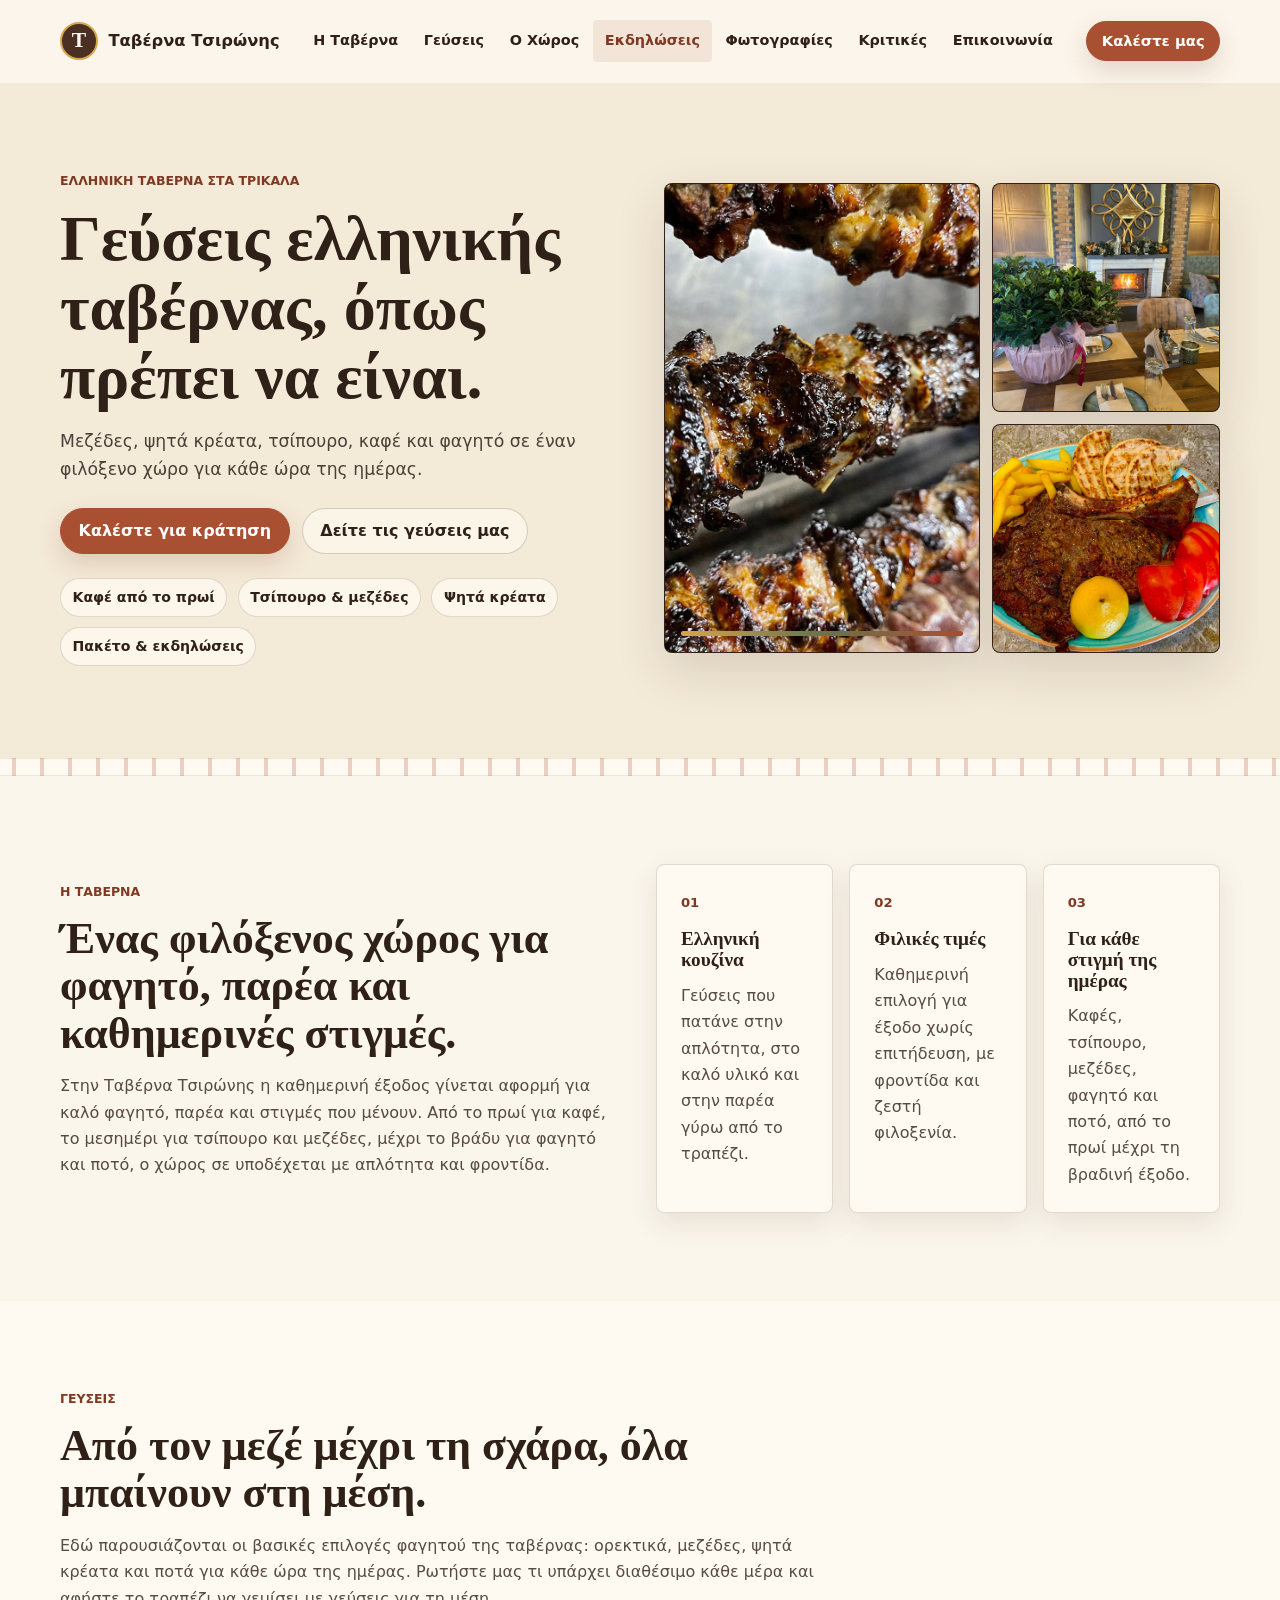
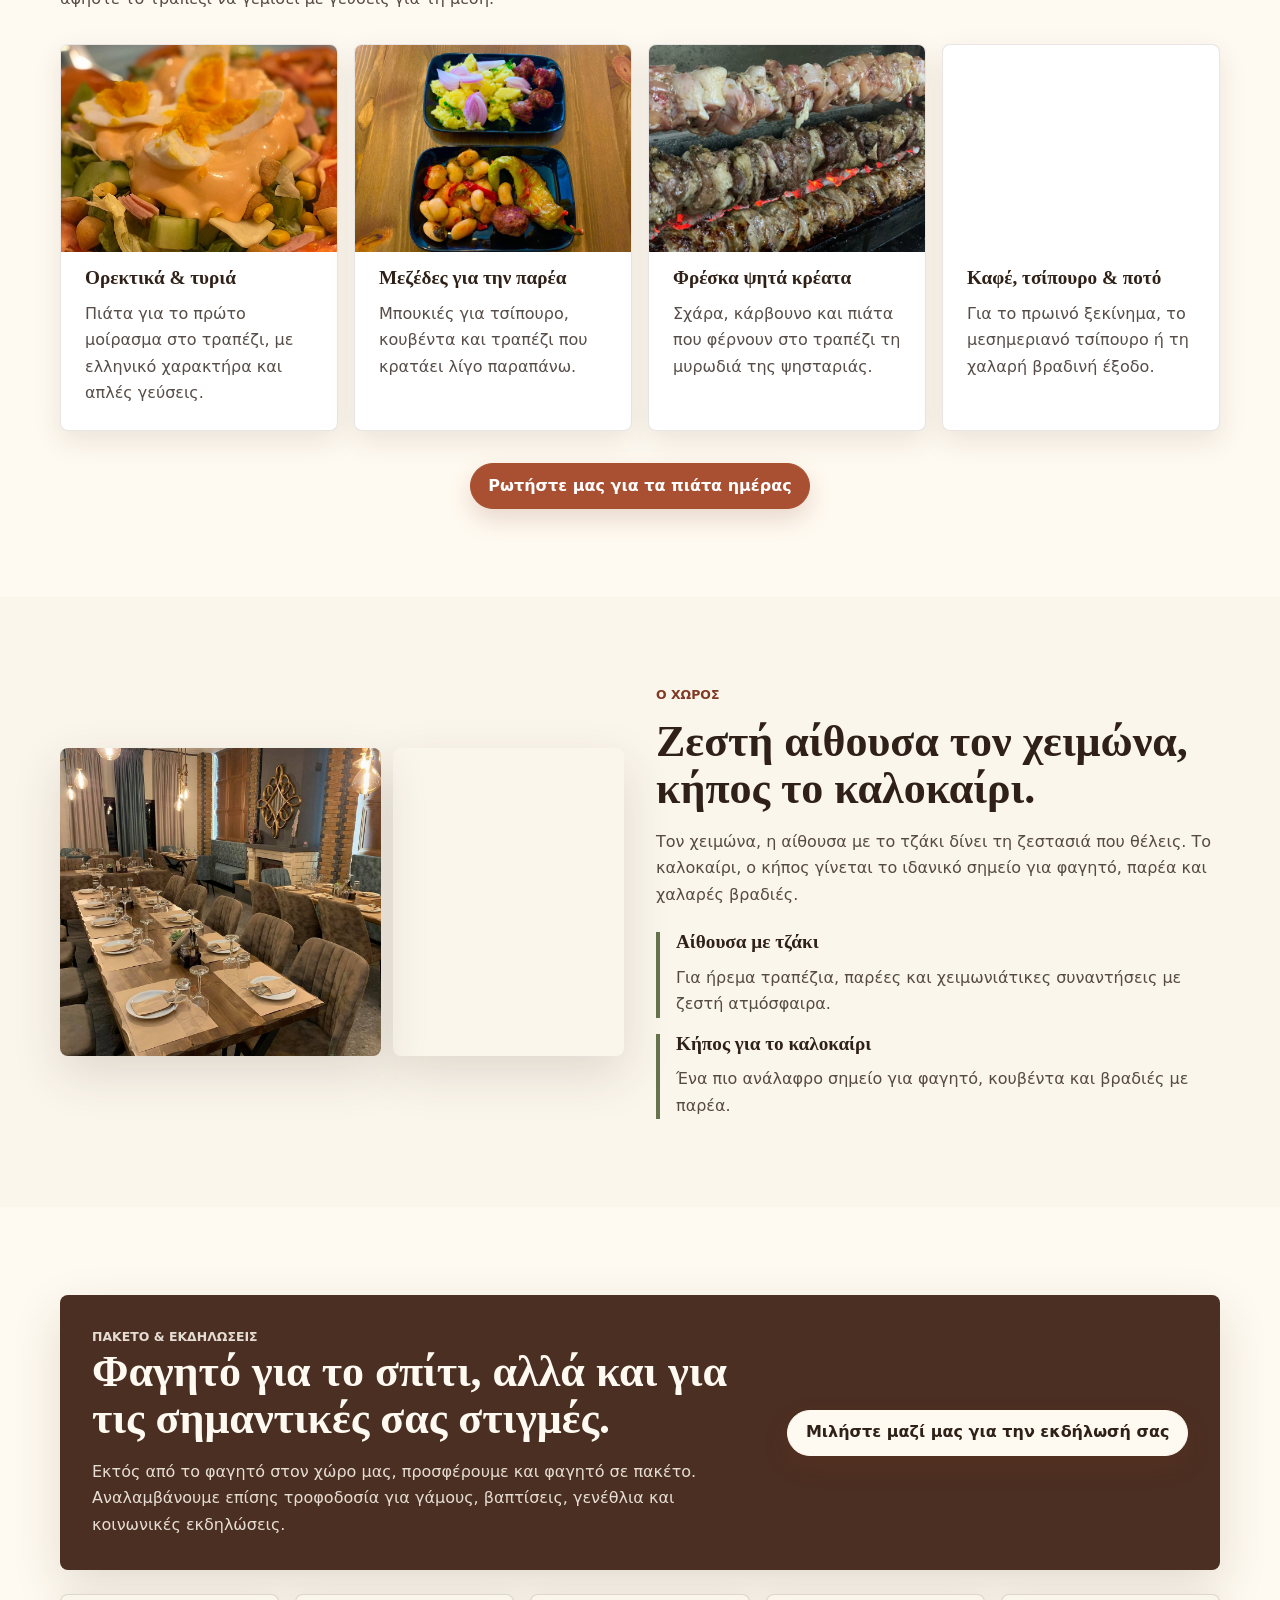
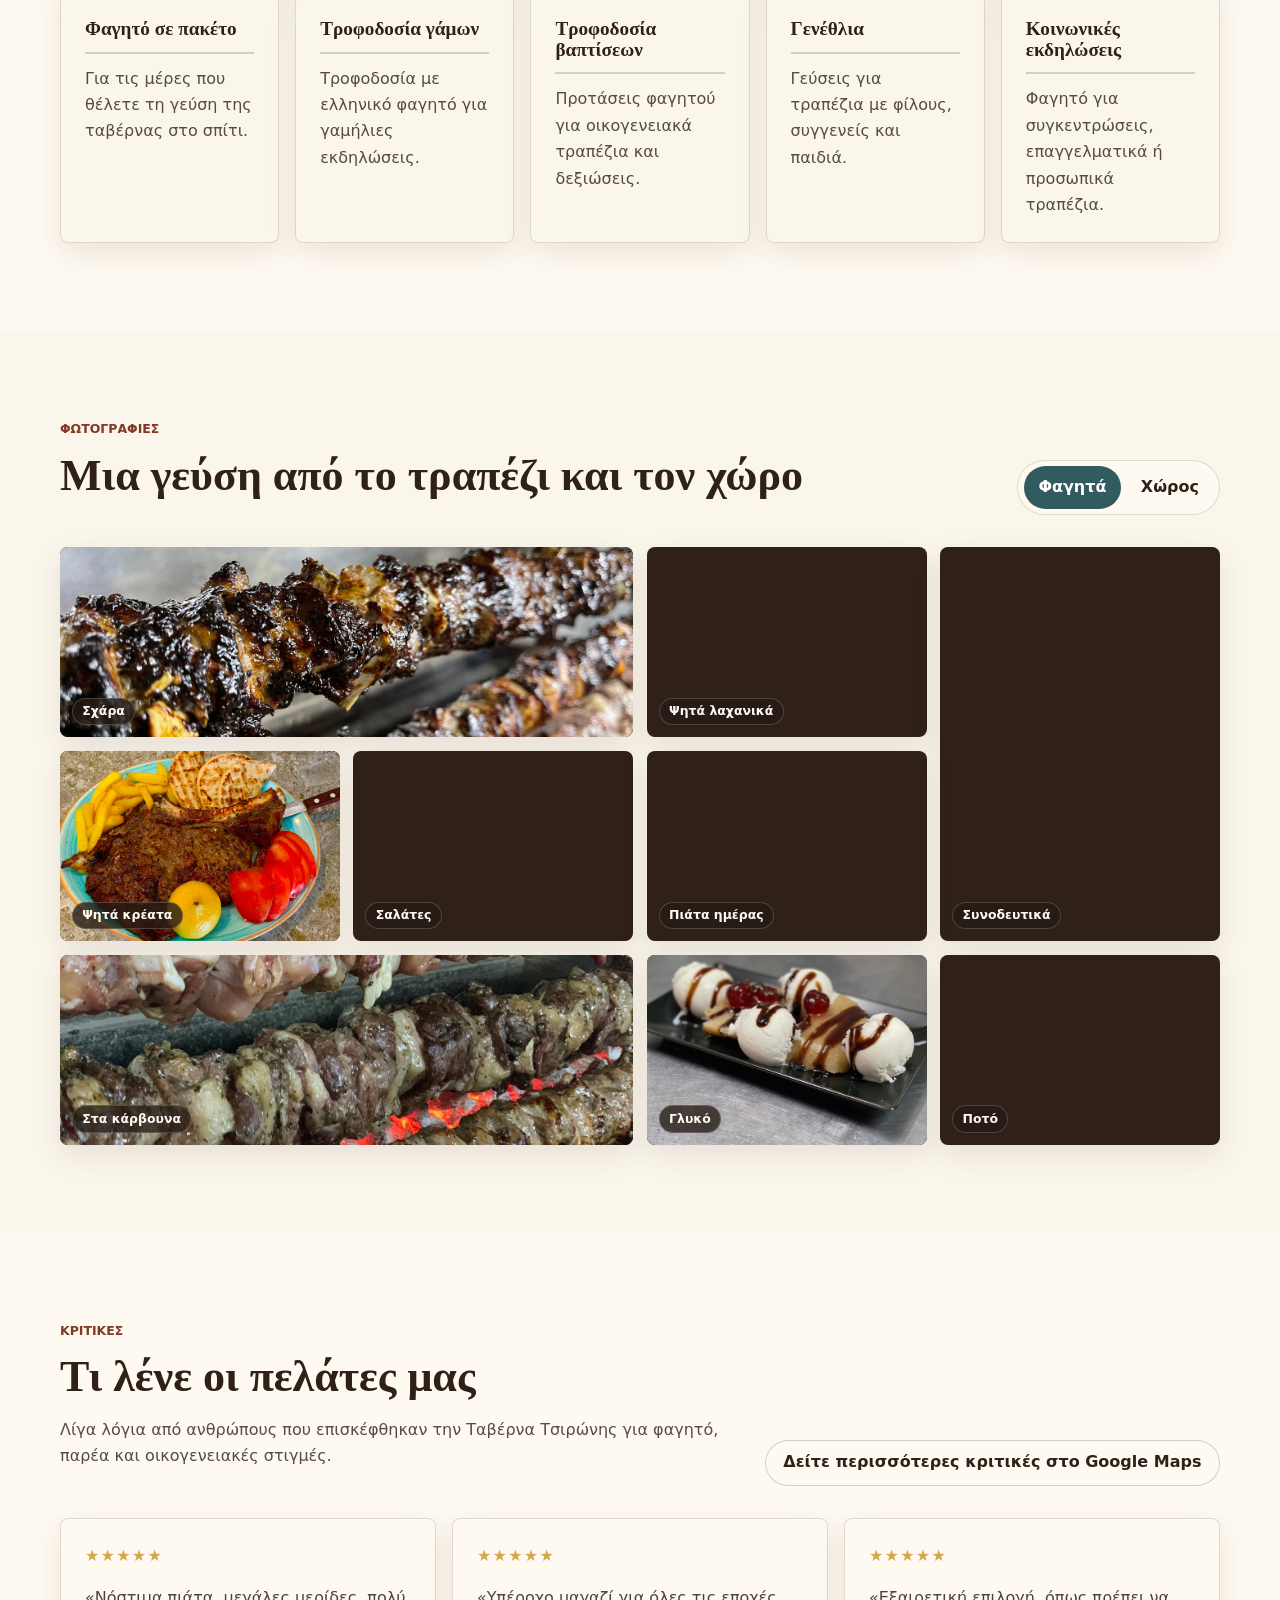
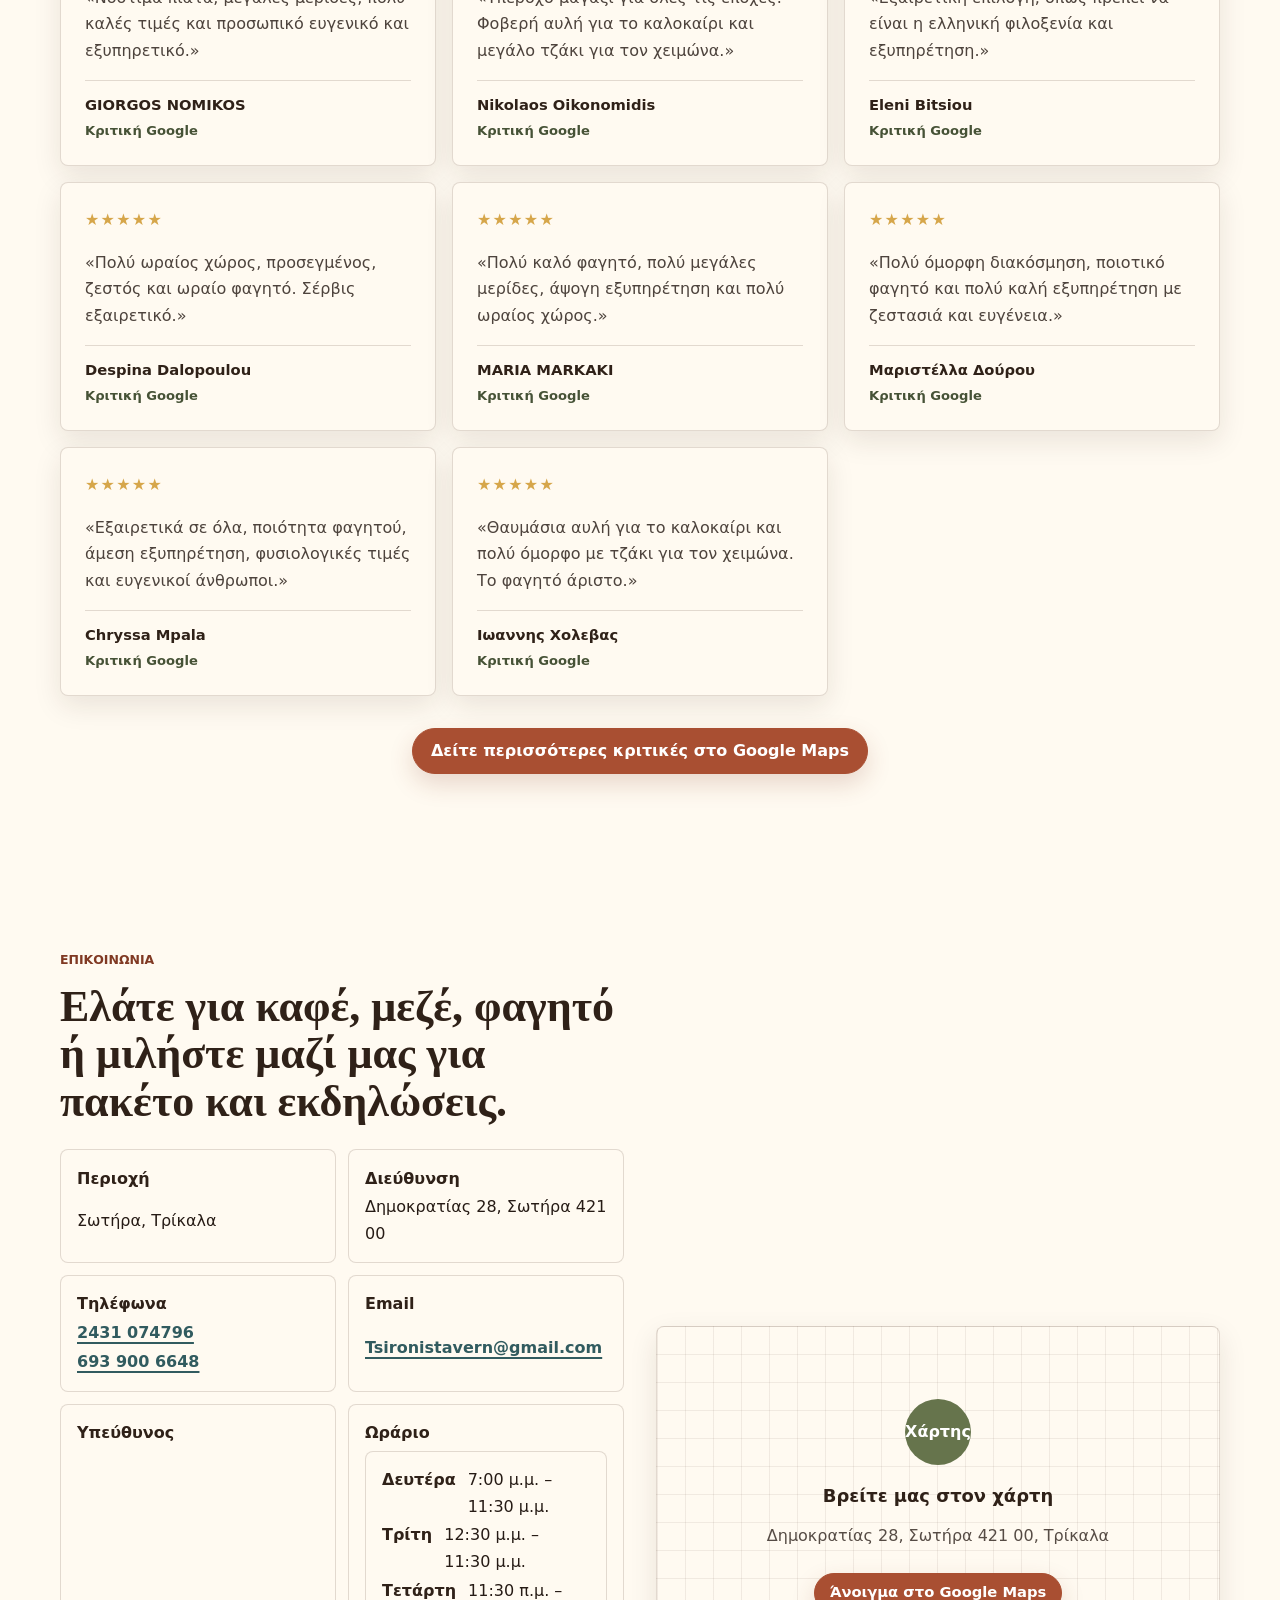
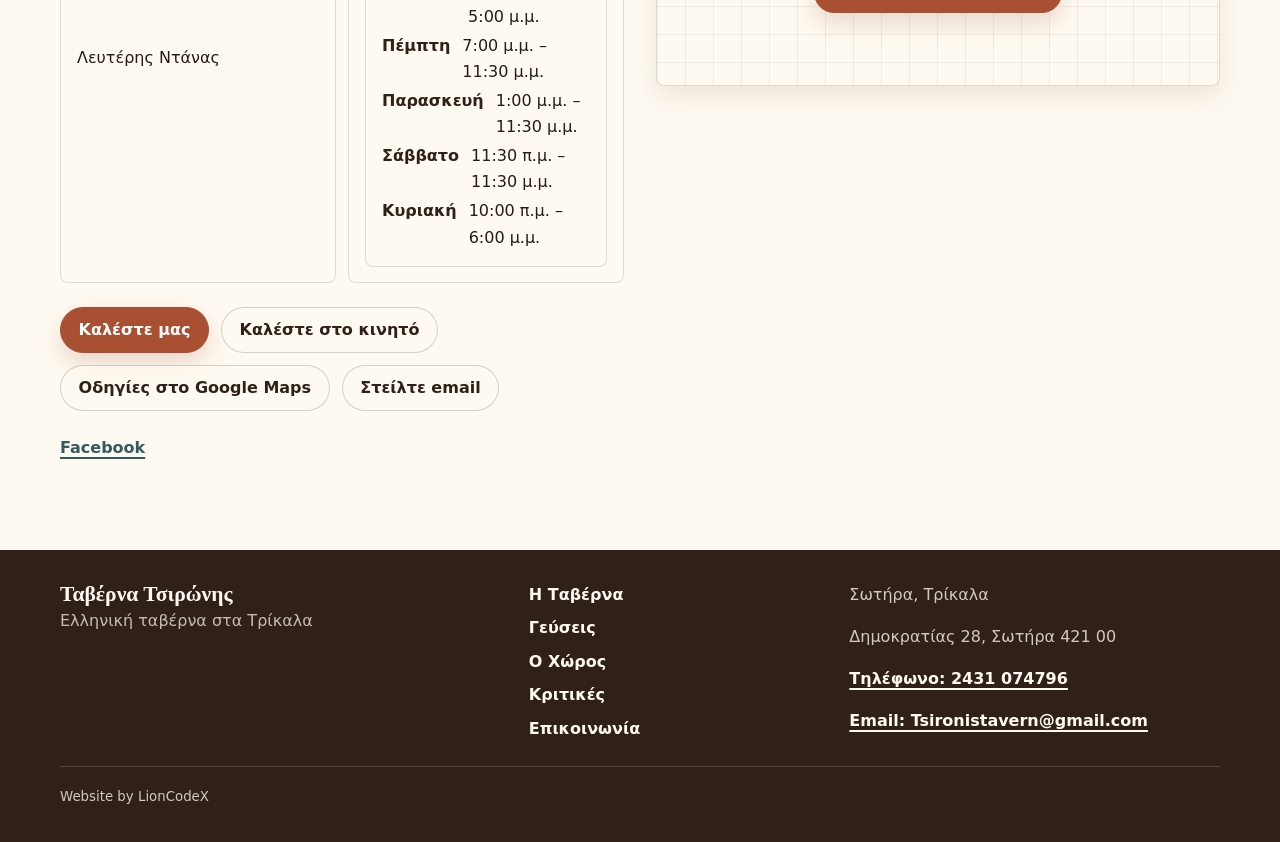
==== index.html @ 022ae242 "Phase 4: πραγματικά στοιχεία + κριτικές πελατών." ====
<!doctype html>
<html lang="el">
  <head>
    <meta charset="utf-8">
    <meta name="viewport" content="width=device-width, initial-scale=1">
    <title>Ταβέρνα Τσιρώνης | Ελληνική ταβέρνα στα Τρίκαλα</title>
    <meta name="description" content="Ταβέρνα Τσιρώνης στη Σωτήρα Τρικάλων, Δημοκρατίας 28: ελληνική κουζίνα, μεζέδες, ψητά κρέατα, φαγητό σε πακέτο και τροφοδοσία για εκδηλώσεις.">
    <!-- TODO preview: αντικαταστήστε το canonical με το τελικό live URL πριν το ανέβασμα. -->
    <link rel="canonical" href="https://example.com/taverna-tsironis/">

    <meta property="og:type" content="restaurant">
    <meta property="og:title" content="Ταβέρνα Τσιρώνης | Ελληνική ταβέρνα στα Τρίκαλα">
    <meta property="og:description" content="Ελληνική ταβέρνα στη Σωτήρα Τρικάλων με μεζέδες, ψητά κρέατα, πακέτο και τροφοδοσία για εκδηλώσεις.">
    <!-- TODO preview: αντικαταστήστε τα παρακάτω example.com URLs με απόλυτα live URLs πριν το ανέβασμα. -->
    <meta property="og:image" content="https://example.com/photos/foods/foods14.jpg">
    <meta property="og:url" content="https://example.com/taverna-tsironis/">

    <meta name="theme-color" content="#4b2f22">
    <link rel="icon" href="data:image/svg+xml,%3Csvg xmlns='http://www.w3.org/2000/svg' viewBox='0 0 64 64'%3E%3Crect width='64' height='64' rx='32' fill='%234b2f22'/%3E%3Ctext x='32' y='42' text-anchor='middle' font-size='34' fill='%23d6a64a' font-family='Georgia'%3ET%3C/text%3E%3C/svg%3E">
    <link rel="stylesheet" href="./assets/css/styles.css">

    <script type="application/ld+json">
      {
        "@context": "https://schema.org",
        "@type": "Restaurant",
        "name": "Ταβέρνα Τσιρώνης",
        "description": "Ελληνική ταβέρνα στη Σωτήρα Τρικάλων με μεζέδες, ψητά κρέατα, φαγητό σε πακέτο και τροφοδοσία για κοινωνικές εκδηλώσεις.",
        "servesCuisine": ["Ελληνική κουζίνα", "Ψητά κρέατα", "Μεζέδες"],
        "telephone": "+302431074796",
        "email": "Tsironistavern@gmail.com",
        "address": {
          "@type": "PostalAddress",
          "streetAddress": "Δημοκρατίας 28",
          "addressLocality": "Σωτήρα",
          "addressRegion": "Τρίκαλα",
          "postalCode": "42100",
          "addressCountry": "GR"
        },
        "sameAs": [
          "https://www.facebook.com/p/Ταβέρνα-Τσιρώνης-100057270347117/?locale=el_GR"
        ],
        "hasMap": "https://maps.app.goo.gl/DN95dcbK9DdCVcUy9",
        "openingHoursSpecification": [
          {
            "@type": "OpeningHoursSpecification",
            "dayOfWeek": "Monday",
            "opens": "19:00",
            "closes": "23:30"
          },
          {
            "@type": "OpeningHoursSpecification",
            "dayOfWeek": "Tuesday",
            "opens": "12:30",
            "closes": "23:30"
          },
          {
            "@type": "OpeningHoursSpecification",
            "dayOfWeek": "Wednesday",
            "opens": "11:30",
            "closes": "17:00"
          },
          {
            "@type": "OpeningHoursSpecification",
            "dayOfWeek": "Thursday",
            "opens": "19:00",
            "closes": "23:30"
          },
          {
            "@type": "OpeningHoursSpecification",
            "dayOfWeek": "Friday",
            "opens": "13:00",
            "closes": "23:30"
          },
          {
            "@type": "OpeningHoursSpecification",
            "dayOfWeek": "Saturday",
            "opens": "11:30",
            "closes": "23:30"
          },
          {
            "@type": "OpeningHoursSpecification",
            "dayOfWeek": "Sunday",
            "opens": "10:00",
            "closes": "18:00"
          }
        ]
      }
    </script>
  </head>
  <body>
    <a class="skip-link" href="#main">Μετάβαση στο περιεχόμενο</a>

    <header class="site-header" data-header>
      <div class="container header-inner">
        <a class="brand" href="#hero" aria-label="Ταβέρνα Τσιρώνης, αρχική">
          <span class="brand-mark" aria-hidden="true">Τ</span>
          <span class="brand-text">Ταβέρνα Τσιρώνης</span>
        </a>

        <button class="nav-toggle" type="button" aria-expanded="false" aria-controls="primary-nav" aria-label="Άνοιγμα μενού" data-nav-toggle>
          <span aria-hidden="true"></span>
          <span aria-hidden="true"></span>
          <span aria-hidden="true"></span>
        </button>

        <nav class="site-nav" id="primary-nav" aria-label="Κύρια πλοήγηση" data-nav>
          <a href="#taverna">Η Ταβέρνα</a>
          <a href="#geuseis">Γεύσεις</a>
          <a href="#xoros">Ο Χώρος</a>
          <a href="#ekdiloseis">Εκδηλώσεις</a>
          <a href="#gallery">Φωτογραφίες</a>
          <a href="#reviews">Κριτικές</a>
          <a href="#contact">Επικοινωνία</a>
        </nav>

        <a class="btn btn--small header-cta" href="tel:+302431074796">Καλέστε μας</a>
      </div>
    </header>

    <main id="main">
      <section class="hero section" id="hero" aria-labelledby="hero-title">
        <div class="container hero-grid">
          <div class="hero-content">
            <p class="eyebrow">Ελληνική ταβέρνα στα Τρίκαλα</p>
            <h1 id="hero-title">Γεύσεις ελληνικής ταβέρνας, όπως πρέπει να είναι.</h1>
            <p class="hero-lead">Μεζέδες, ψητά κρέατα, τσίπουρο, καφέ και φαγητό σε έναν φιλόξενο χώρο για κάθε ώρα της ημέρας.</p>

            <div class="hero-actions" aria-label="Βασικές ενέργειες">
              <a class="btn" href="tel:+302431074796">Καλέστε για κράτηση</a>
              <a class="btn btn--ghost" href="#geuseis">Δείτε τις γεύσεις μας</a>
            </div>

            <ul class="badge-list" aria-label="Υπηρεσίες και χαρακτηριστικά">
              <li>Καφέ από το πρωί</li>
              <li>Τσίπουρο &amp; μεζέδες</li>
              <li>Ψητά κρέατα</li>
              <li>Πακέτο &amp; εκδηλώσεις</li>
            </ul>
          </div>

          <div class="hero-visual" aria-label="Φωτογραφίες από φαγητά και τον χώρο της ταβέρνας">
            <figure class="photo-tile photo-tile--large">
              <img src="./photos/foods/foods14.jpg" width="1400" height="1050" alt="Σούβλες και ψητά κρέατα πάνω στη σχάρα" decoding="async" fetchpriority="high">
            </figure>
            <figure class="photo-tile photo-tile--small photo-tile--top">
              <img src="./photos/esoteriko/esoteriko1.jpg" width="1400" height="1050" alt="Στρωμένο τραπέζι στην αίθουσα με αναμμένο τζάκι στο βάθος" decoding="async" fetchpriority="high">
            </figure>
            <figure class="photo-tile photo-tile--small photo-tile--bottom">
              <img src="./photos/foods/foods21.jpg" width="1400" height="1050" alt="Πιάτο με ψητό κρέας, πατάτες και πίτα" decoding="async" fetchpriority="high">
            </figure>
          </div>
        </div>
      </section>

      <div class="pattern-divider" aria-hidden="true"></div>

      <section class="section about-section" id="taverna" aria-labelledby="about-title">
        <div class="container two-column">
          <div class="section-copy">
            <p class="eyebrow">Η Ταβέρνα</p>
            <h2 id="about-title">Ένας φιλόξενος χώρος για φαγητό, παρέα και καθημερινές στιγμές.</h2>
            <p>Στην Ταβέρνα Τσιρώνης η καθημερινή έξοδος γίνεται αφορμή για καλό φαγητό, παρέα και στιγμές που μένουν. Από το πρωί για καφέ, το μεσημέρι για τσίπουρο και μεζέδες, μέχρι το βράδυ για φαγητό και ποτό, ο χώρος σε υποδέχεται με απλότητα και φροντίδα.</p>
          </div>

          <div class="feature-grid" aria-label="Χαρακτηριστικά ταβέρνας">
            <article class="feature-card">
              <span class="feature-kicker">01</span>
              <h3>Ελληνική κουζίνα</h3>
              <p>Γεύσεις που πατάνε στην απλότητα, στο καλό υλικό και στην παρέα γύρω από το τραπέζι.</p>
            </article>
            <article class="feature-card">
              <span class="feature-kicker">02</span>
              <h3>Φιλικές τιμές</h3>
              <p>Καθημερινή επιλογή για έξοδο χωρίς επιτήδευση, με φροντίδα και ζεστή φιλοξενία.</p>
            </article>
            <article class="feature-card">
              <span class="feature-kicker">03</span>
              <h3>Για κάθε στιγμή της ημέρας</h3>
              <p>Καφές, τσίπουρο, μεζέδες, φαγητό και ποτό, από το πρωί μέχρι τη βραδινή έξοδο.</p>
            </article>
          </div>
        </div>
      </section>

      <section class="section tastes-section section-band" id="geuseis" aria-labelledby="tastes-title">
        <div class="container">
          <div class="section-heading">
            <p class="eyebrow">Γεύσεις</p>
            <h2 id="tastes-title">Από τον μεζέ μέχρι τη σχάρα, όλα μπαίνουν στη μέση.</h2>
            <p>Εδώ παρουσιάζονται οι βασικές επιλογές φαγητού της ταβέρνας: ορεκτικά, μεζέδες, ψητά κρέατα και ποτά για κάθε ώρα της ημέρας. Ρωτήστε μας τι υπάρχει διαθέσιμο κάθε μέρα και αφήστε το τραπέζι να γεμίσει με γεύσεις για τη μέση.</p>
          </div>

          <div class="taste-grid">
            <article class="taste-card">
              <img src="./photos/foods/foods31.jpg" width="1100" height="1467" alt="Σαλάτα με τυρί, λαχανικά και αυγό" loading="lazy" decoding="async">
              <div>
                <h3>Ορεκτικά &amp; τυριά</h3>
                <p>Πιάτα για το πρώτο μοίρασμα στο τραπέζι, με ελληνικό χαρακτήρα και απλές γεύσεις.</p>
              </div>
            </article>
            <article class="taste-card">
              <img src="./photos/foods/foods22.jpg" width="1400" height="1050" alt="Ποικιλία από μεζέδες σε μικρά πιάτα" loading="lazy" decoding="async">
              <div>
                <h3>Μεζέδες για την παρέα</h3>
                <p>Μπουκιές για τσίπουρο, κουβέντα και τραπέζι που κρατάει λίγο παραπάνω.</p>
              </div>
            </article>
            <article class="taste-card">
              <img src="./photos/foods/foods29.jpg" width="1400" height="1050" alt="Κρέατα που ψήνονται πάνω σε κάρβουνα" loading="lazy" decoding="async">
              <div>
                <h3>Φρέσκα ψητά κρέατα</h3>
                <p>Σχάρα, κάρβουνο και πιάτα που φέρνουν στο τραπέζι τη μυρωδιά της ψησταριάς.</p>
              </div>
            </article>
            <article class="taste-card">
              <img src="./photos/foods/foods28.jpg" width="1400" height="1050" alt="Ποτήρι κρασί δίπλα σε πιάτο με ψητό τυρί" loading="lazy" decoding="async">
              <div>
                <h3>Καφέ, τσίπουρο &amp; ποτό</h3>
                <p>Για το πρωινό ξεκίνημα, το μεσημεριανό τσίπουρο ή τη χαλαρή βραδινή έξοδο.</p>
              </div>
            </article>
          </div>

          <div class="center-action">
            <a class="btn" href="tel:+302431074796">Ρωτήστε μας για τα πιάτα ημέρας</a>
          </div>
        </div>
      </section>

      <section class="section place-section" id="xoros" aria-labelledby="place-title">
        <div class="container place-grid">
          <div class="place-media">
            <img class="place-main" src="./photos/esoteriko/esoteriko20.jpg" width="1400" height="1050" alt="Η κεντρική αίθουσα της ταβέρνας με στρωμένα τραπέζια" loading="lazy" decoding="async">
            <img class="place-accent" src="./photos/esoteriko/esoteriko14.jpg" width="1284" height="963" alt="Τραπέζι κοντά στο τζάκι της ταβέρνας" loading="lazy" decoding="async">
          </div>

          <div class="section-copy">
            <p class="eyebrow">Ο Χώρος</p>
            <h2 id="place-title">Ζεστή αίθουσα τον χειμώνα, κήπος το καλοκαίρι.</h2>
            <p>Τον χειμώνα, η αίθουσα με το τζάκι δίνει τη ζεστασιά που θέλεις. Το καλοκαίρι, ο κήπος γίνεται το ιδανικό σημείο για φαγητό, παρέα και χαλαρές βραδιές.</p>

            <div class="mini-feature-list">
              <article>
                <h3>Αίθουσα με τζάκι</h3>
                <p>Για ήρεμα τραπέζια, παρέες και χειμωνιάτικες συναντήσεις με ζεστή ατμόσφαιρα.</p>
              </article>
              <article>
                <h3>Κήπος για το καλοκαίρι</h3>
                <p>Ένα πιο ανάλαφρο σημείο για φαγητό, κουβέντα και βραδιές με παρέα.</p>
              </article>
            </div>
          </div>
        </div>
      </section>

      <section class="section events-section section-band" id="ekdiloseis" aria-labelledby="events-title">
        <div class="container">
          <div class="cta-band">
            <div>
              <p class="eyebrow">Πακέτο &amp; Εκδηλώσεις</p>
              <h2 id="events-title">Φαγητό για το σπίτι, αλλά και για τις σημαντικές σας στιγμές.</h2>
              <p>Εκτός από το φαγητό στον χώρο μας, προσφέρουμε και φαγητό σε πακέτο. Αναλαμβάνουμε επίσης τροφοδοσία για γάμους, βαπτίσεις, γενέθλια και κοινωνικές εκδηλώσεις.</p>
            </div>
            <a class="btn btn--light" href="tel:+302431074796">Μιλήστε μαζί μας για την εκδήλωσή σας</a>
          </div>

          <div class="service-grid" aria-label="Υπηρεσίες πακέτου και εκδηλώσεων">
            <article class="service-card">
              <h3>Φαγητό σε πακέτο</h3>
              <p>Για τις μέρες που θέλετε τη γεύση της ταβέρνας στο σπίτι.</p>
            </article>
            <article class="service-card">
              <h3>Τροφοδοσία γάμων</h3>
              <p>Τροφοδοσία με ελληνικό φαγητό για γαμήλιες εκδηλώσεις.</p>
            </article>
            <article class="service-card">
              <h3>Τροφοδοσία βαπτίσεων</h3>
              <p>Προτάσεις φαγητού για οικογενειακά τραπέζια και δεξιώσεις.</p>
            </article>
            <article class="service-card">
              <h3>Γενέθλια</h3>
              <p>Γεύσεις για τραπέζια με φίλους, συγγενείς και παιδιά.</p>
            </article>
            <article class="service-card">
              <h3>Κοινωνικές εκδηλώσεις</h3>
              <p>Φαγητό για συγκεντρώσεις, επαγγελματικά ή προσωπικά τραπέζια.</p>
            </article>
          </div>
        </div>
      </section>

      <section class="section gallery-section" id="gallery" aria-labelledby="gallery-title">
        <div class="container">
          <div class="section-heading section-heading--split">
            <div>
              <p class="eyebrow">Φωτογραφίες</p>
              <h2 id="gallery-title">Μια γεύση από το τραπέζι και τον χώρο</h2>
            </div>
            <div class="gallery-controls" role="group" aria-label="Φίλτρα φωτογραφιών">
              <button class="filter-button is-active" type="button" data-filter="foods" aria-pressed="true">Φαγητά</button>
              <button class="filter-button" type="button" data-filter="space" aria-pressed="false">Χώρος</button>
            </div>
          </div>

          <p class="sr-only" data-gallery-status aria-live="polite">Εμφανίζονται οι φωτογραφίες φαγητών.</p>

          <div class="gallery-grid" data-gallery>
            <button class="gallery-item gallery-item--wide" type="button" data-category="foods" data-full="./photos/foods/foods14.jpg" data-caption="Σούβλες και ψητά κρέατα στη σχάρα">
              <img src="./photos/foods/foods14.jpg" width="1400" height="1050" alt="Σούβλες και ψητά κρέατα στη σχάρα" loading="lazy" decoding="async">
              <span>Σχάρα</span>
            </button>
            <button class="gallery-item" type="button" data-category="foods" data-full="./photos/foods/foods11.jpg" data-caption="Πιπεριές που ψήνονται στη σχάρα">
              <img src="./photos/foods/foods11.jpg" width="1400" height="1050" alt="Κόκκινες πιπεριές που ψήνονται στη σχάρα" loading="lazy" decoding="async">
              <span>Ψητά λαχανικά</span>
            </button>
            <button class="gallery-item gallery-item--tall" type="button" data-category="foods" data-full="./photos/foods/foods8.jpg" data-caption="Τραγανές πατάτες δίπλα σε ψητό κρέας">
              <img src="./photos/foods/foods8.jpg" width="1100" height="1467" alt="Τραγανές πατάτες δίπλα σε ψητό κρέας" loading="lazy" decoding="async">
              <span>Συνοδευτικά</span>
            </button>
            <button class="gallery-item" type="button" data-category="foods" data-full="./photos/foods/foods21.jpg" data-caption="Πιάτο με ψητό κρέας, πατάτες και πίτα">
              <img src="./photos/foods/foods21.jpg" width="1400" height="1050" alt="Πιάτο με ψητό κρέας, πατάτες και πίτα" loading="lazy" decoding="async">
              <span>Ψητά κρέατα</span>
            </button>
            <button class="gallery-item" type="button" data-category="foods" data-full="./photos/foods/foods30.jpg" data-caption="Πολύχρωμη σαλάτα με τυρί και λαχανικά">
              <img src="./photos/foods/foods30.jpg" width="1100" height="1467" alt="Πολύχρωμη σαλάτα με τυρί και λαχανικά" loading="lazy" decoding="async">
              <span>Σαλάτες</span>
            </button>
            <button class="gallery-item gallery-item--wide" type="button" data-category="foods" data-full="./photos/foods/foods29.jpg" data-caption="Κρέατα που ψήνονται πάνω στα κάρβουνα">
              <img src="./photos/foods/foods29.jpg" width="1400" height="1050" alt="Κρέατα που ψήνονται πάνω στα κάρβουνα" loading="lazy" decoding="async">
              <span>Στα κάρβουνα</span>
            </button>
            <button class="gallery-item" type="button" data-category="foods" data-full="./photos/foods/foods4.jpg" data-caption="Πιάτο με κρέας, πατάτες και σάλτσες">
              <img src="./photos/foods/foods4.jpg" width="1400" height="1400" alt="Πιάτο με κρέας, πατάτες και σάλτσες" loading="lazy" decoding="async">
              <span>Πιάτα ημέρας</span>
            </button>
            <button class="gallery-item" type="button" data-category="foods" data-full="./photos/foods/foods25.jpg" data-caption="Γλυκό με παγωτό και σιρόπι">
              <img src="./photos/foods/foods25.jpg" width="1400" height="1050" alt="Γλυκό με παγωτό, σιρόπι και κεράσια" loading="lazy" decoding="async">
              <span>Γλυκό</span>
            </button>
            <button class="gallery-item" type="button" data-category="foods" data-full="./photos/foods/foods28.jpg" data-caption="Ποτήρι κρασί δίπλα σε ψητό τυρί">
              <img src="./photos/foods/foods28.jpg" width="1400" height="1050" alt="Ποτήρι κρασί δίπλα σε πιάτο με ψητό τυρί" loading="lazy" decoding="async">
              <span>Ποτό</span>
            </button>

            <button class="gallery-item gallery-item--wide" type="button" data-category="space" data-full="./photos/esoteriko/esoteriko1.jpg" data-caption="Στρωμένο τραπέζι δίπλα στο τζάκι της ταβέρνας" hidden>
              <img src="./photos/esoteriko/esoteriko1.jpg" width="1400" height="1050" alt="Στρωμένο τραπέζι δίπλα στο τζάκι της ταβέρνας" loading="lazy" decoding="async">
              <span>Τζάκι</span>
            </button>
            <button class="gallery-item" type="button" data-category="space" data-full="./photos/esoteriko/esoteriko16.jpg" data-caption="Σειρά από στρωμένα τραπέζια στην αίθουσα" hidden>
              <img src="./photos/esoteriko/esoteriko16.jpg" width="1400" height="1050" alt="Σειρά από στρωμένα τραπέζια στην αίθουσα" loading="lazy" decoding="async">
              <span>Στρωμένα τραπέζια</span>
            </button>
            <button class="gallery-item" type="button" data-category="space" data-full="./photos/esoteriko/esoteriko20.jpg" data-caption="Η αίθουσα της ταβέρνας με ζεστό φωτισμό" hidden>
              <img src="./photos/esoteriko/esoteriko20.jpg" width="1400" height="1050" alt="Η αίθουσα της ταβέρνας με ζεστό φωτισμό" loading="lazy" decoding="async">
              <span>Αίθουσα</span>
            </button>
            <button class="gallery-item gallery-item--tall" type="button" data-category="space" data-full="./photos/esoteriko/esoteriko26.jpg" data-caption="Διακοσμητική λεπτομέρεια στον εσωτερικό χώρο" hidden>
              <img src="./photos/esoteriko/esoteriko26.jpg" width="1100" height="1650" alt="Διακοσμητική λεπτομέρεια στον εσωτερικό χώρο" loading="lazy" decoding="async">
              <span>Λεπτομέρειες</span>
            </button>
            <button class="gallery-item" type="button" data-category="space" data-full="./photos/esoteriko/esoteriko27.jpg" data-caption="Ζεστός φωτισμός πάνω από τα τραπέζια" hidden>
              <img src="./photos/esoteriko/esoteriko27.jpg" width="1400" height="933" alt="Ζεστός φωτισμός πάνω από τα τραπέζια" loading="lazy" decoding="async">
              <span>Φωτισμός</span>
            </button>
            <button class="gallery-item gallery-item--wide" type="button" data-category="space" data-full="./photos/esoteriko/esoteriko29.jpg" data-caption="Τραπεζαρία της ταβέρνας έτοιμη για παρέες" hidden>
              <img src="./photos/esoteriko/esoteriko29.jpg" width="960" height="720" alt="Τραπεζαρία της ταβέρνας έτοιμη για παρέες" loading="lazy" decoding="async">
              <span>Τραπεζαρία</span>
            </button>
            <button class="gallery-item" type="button" data-category="space" data-full="./photos/esoteriko/esoteriko30.jpg" data-caption="Στρωμένο τραπέζι με ποτήρια και σερβίτσια" hidden>
              <img src="./photos/esoteriko/esoteriko30.jpg" width="960" height="720" alt="Στρωμένο τραπέζι με ποτήρια και σερβίτσια" loading="lazy" decoding="async">
              <span>Τραπέζι</span>
            </button>
            <button class="gallery-item" type="button" data-category="space" data-full="./photos/esoteriko/esoteriko31.jpg" data-caption="Κρεμασμένα ποτήρια στο bar της ταβέρνας" hidden>
              <img src="./photos/esoteriko/esoteriko31.jpg" width="960" height="720" alt="Κρεμασμένα ποτήρια στο bar της ταβέρνας" loading="lazy" decoding="async">
              <span>Bar</span>
            </button>
            <button class="gallery-item" type="button" data-category="space" data-full="./photos/esoteriko/esoteriko7.jpg" data-caption="Τραπέζι με λουλούδια και τζάκι στο βάθος" hidden>
              <img src="./photos/esoteriko/esoteriko7.jpg" width="640" height="480" alt="Τραπέζι με λουλούδια και τζάκι στο βάθος" loading="lazy" decoding="async">
              <span>Ατμόσφαιρα</span>
            </button>
          </div>
        </div>
      </section>

      <section class="section reviews-section section-band" id="reviews" aria-labelledby="reviews-title">
        <div class="container">
          <div class="section-heading section-heading--split">
            <div>
              <p class="eyebrow">Κριτικές</p>
              <h2 id="reviews-title">Τι λένε οι πελάτες μας</h2>
              <p>Λίγα λόγια από ανθρώπους που επισκέφθηκαν την Ταβέρνα Τσιρώνης για φαγητό, παρέα και οικογενειακές στιγμές.</p>
            </div>
            <a class="btn btn--ghost" href="https://maps.app.goo.gl/DN95dcbK9DdCVcUy9" target="_blank" rel="noopener">Δείτε περισσότερες κριτικές στο Google Maps</a>
          </div>

          <div class="reviews-grid" aria-label="Επιλεγμένες κριτικές Google">
            <article class="review-card">
              <span class="review-stars" aria-label="5 αστέρια">★★★★★</span>
              <p>«Νόστιμα πιάτα, μεγάλες μερίδες, πολύ καλές τιμές και προσωπικό ευγενικό και εξυπηρετικό.»</p>
              <footer>
                <strong>GIORGOS NOMIKOS</strong>
                <span>Κριτική Google</span>
              </footer>
            </article>
            <article class="review-card">
              <span class="review-stars" aria-label="5 αστέρια">★★★★★</span>
              <p>«Υπέροχο μαγαζί για όλες τις εποχές. Φοβερή αυλή για το καλοκαίρι και μεγάλο τζάκι για τον χειμώνα.»</p>
              <footer>
                <strong>Nikolaos Oikonomidis</strong>
                <span>Κριτική Google</span>
              </footer>
            </article>
            <article class="review-card">
              <span class="review-stars" aria-label="5 αστέρια">★★★★★</span>
              <p>«Εξαιρετική επιλογή, όπως πρέπει να είναι η ελληνική φιλοξενία και εξυπηρέτηση.»</p>
              <footer>
                <strong>Eleni Bitsiou</strong>
                <span>Κριτική Google</span>
              </footer>
            </article>
            <article class="review-card">
              <span class="review-stars" aria-label="5 αστέρια">★★★★★</span>
              <p>«Πολύ ωραίος χώρος, προσεγμένος, ζεστός και ωραίο φαγητό. Σέρβις εξαιρετικό.»</p>
              <footer>
                <strong>Despina Dalopoulou</strong>
                <span>Κριτική Google</span>
              </footer>
            </article>
            <article class="review-card">
              <span class="review-stars" aria-label="5 αστέρια">★★★★★</span>
              <p>«Πολύ καλό φαγητό, πολύ μεγάλες μερίδες, άψογη εξυπηρέτηση και πολύ ωραίος χώρος.»</p>
              <footer>
                <strong>MARIA MARKAKI</strong>
                <span>Κριτική Google</span>
              </footer>
            </article>
            <article class="review-card">
              <span class="review-stars" aria-label="5 αστέρια">★★★★★</span>
              <p>«Πολύ όμορφη διακόσμηση, ποιοτικό φαγητό και πολύ καλή εξυπηρέτηση με ζεστασιά και ευγένεια.»</p>
              <footer>
                <strong>Μαριστέλλα Δούρου</strong>
                <span>Κριτική Google</span>
              </footer>
            </article>
            <article class="review-card">
              <span class="review-stars" aria-label="5 αστέρια">★★★★★</span>
              <p>«Εξαιρετικά σε όλα, ποιότητα φαγητού, άμεση εξυπηρέτηση, φυσιολογικές τιμές και ευγενικοί άνθρωποι.»</p>
              <footer>
                <strong>Chryssa Mpala</strong>
                <span>Κριτική Google</span>
              </footer>
            </article>
            <article class="review-card">
              <span class="review-stars" aria-label="5 αστέρια">★★★★★</span>
              <p>«Θαυμάσια αυλή για το καλοκαίρι και πολύ όμορφο με τζάκι για τον χειμώνα. Το φαγητό άριστο.»</p>
              <footer>
                <strong>Ιωαννης Χολεβας</strong>
                <span>Κριτική Google</span>
              </footer>
            </article>
          </div>

          <div class="center-action">
            <a class="btn" href="https://maps.app.goo.gl/DN95dcbK9DdCVcUy9" target="_blank" rel="noopener">Δείτε περισσότερες κριτικές στο Google Maps</a>
          </div>
        </div>
      </section>

      <section class="section contact-section section-band" id="contact" aria-labelledby="contact-title">
        <div class="container contact-grid">
          <div>
            <p class="eyebrow">Επικοινωνία</p>
            <h2 id="contact-title">Ελάτε για καφέ, μεζέ, φαγητό ή μιλήστε μαζί μας για πακέτο και εκδηλώσεις.</h2>

            <address class="contact-list" aria-label="Στοιχεία επικοινωνίας">
              <span>
                <strong>Περιοχή</strong>
                Σωτήρα, Τρίκαλα
              </span>
              <span>
                <strong>Διεύθυνση</strong>
                Δημοκρατίας 28, Σωτήρα 421 00
              </span>
              <span>
                <strong>Τηλέφωνα</strong>
                <a href="tel:+302431074796">2431 074796</a>
                <a href="tel:+306939006648">693 900 6648</a>
              </span>
              <span>
                <strong>Email</strong>
                <a href="mailto:Tsironistavern@gmail.com">Tsironistavern@gmail.com</a>
              </span>
              <span>
                <strong>Υπεύθυνος</strong>
                Λευτέρης Ντάνας
              </span>
              <span>
                <strong>Ωράριο</strong>
                <span class="hours-list">
                  <span><b>Δευτέρα</b> 7:00 μ.μ. – 11:30 μ.μ.</span>
                  <span><b>Τρίτη</b> 12:30 μ.μ. – 11:30 μ.μ.</span>
                  <span><b>Τετάρτη</b> 11:30 π.μ. – 5:00 μ.μ.</span>
                  <span><b>Πέμπτη</b> 7:00 μ.μ. – 11:30 μ.μ.</span>
                  <span><b>Παρασκευή</b> 1:00 μ.μ. – 11:30 μ.μ.</span>
                  <span><b>Σάββατο</b> 11:30 π.μ. – 11:30 μ.μ.</span>
                  <span><b>Κυριακή</b> 10:00 π.μ. – 6:00 μ.μ.</span>
                </span>
              </span>
            </address>

            <div class="contact-actions">
              <a class="btn" href="tel:+302431074796">Καλέστε μας</a>
              <a class="btn btn--ghost" href="tel:+306939006648">Καλέστε στο κινητό</a>
              <a class="btn btn--ghost" href="https://maps.app.goo.gl/DN95dcbK9DdCVcUy9" target="_blank" rel="noopener">Οδηγίες στο Google Maps</a>
              <a class="btn btn--ghost" href="mailto:Tsironistavern@gmail.com">Στείλτε email</a>
            </div>

            <div class="social-links" aria-label="Social links">
              <a href="https://www.facebook.com/p/Ταβέρνα-Τσιρώνης-100057270347117/?locale=el_GR" target="_blank" rel="noopener">Facebook</a>
            </div>
          </div>

          <div class="map-placeholder" id="map-placeholder" role="img" aria-label="Στοιχεία τοποθεσίας για την Ταβέρνα Τσιρώνης">
            <span>Χάρτης</span>
            <strong>Βρείτε μας στον χάρτη</strong>
            <p>Δημοκρατίας 28, Σωτήρα 421 00, Τρίκαλα</p>
            <a class="btn btn--small" href="https://maps.app.goo.gl/DN95dcbK9DdCVcUy9" target="_blank" rel="noopener">Άνοιγμα στο Google Maps</a>
          </div>
        </div>
      </section>
    </main>

    <footer class="site-footer">
      <div class="container footer-grid">
        <div>
          <strong>Ταβέρνα Τσιρώνης</strong>
          <p>Ελληνική ταβέρνα στα Τρίκαλα</p>
        </div>
        <nav aria-label="Γρήγοροι σύνδεσμοι footer">
          <a href="#taverna">Η Ταβέρνα</a>
          <a href="#geuseis">Γεύσεις</a>
          <a href="#xoros">Ο Χώρος</a>
          <a href="#reviews">Κριτικές</a>
          <a href="#contact">Επικοινωνία</a>
        </nav>
        <div class="footer-contact">
          <span>Σωτήρα, Τρίκαλα</span>
          <span>Δημοκρατίας 28, Σωτήρα 421 00</span>
          <a href="tel:+302431074796">Τηλέφωνο: 2431 074796</a>
          <a href="mailto:Tsironistavern@gmail.com">Email: Tsironistavern@gmail.com</a>
        </div>
      </div>
      <div class="container footer-bottom">
        <small>Website by LionCodeX</small>
      </div>
    </footer>

    <a class="mobile-call-cta" href="tel:+302431074796" aria-label="Καλέστε την Ταβέρνα Τσιρώνης">Καλέστε μας</a>

    <div class="lightbox" role="dialog" aria-modal="true" aria-labelledby="lightbox-caption" data-lightbox hidden>
      <button class="lightbox-close" type="button" aria-label="Κλείσιμο φωτογραφίας" data-lightbox-close>&times;</button>
      <figure class="lightbox-figure">
        <img alt="" data-lightbox-image>
        <figcaption id="lightbox-caption" data-lightbox-caption></figcaption>
      </figure>
    </div>

    <script src="./assets/js/main.js"></script>
  </body>
</html>
---- assets/css/styles.css ----
:root {
  --espresso: #2f2118;
  --espresso-2: #4b2f22;
  --ink: #261b15;
  --paper: #fbf6ec;
  --paper-warm: #f4ead8;
  --paper-soft: #fffaf1;
  --terracotta: #a94f32;
  --terracotta-dark: #803923;
  --olive: #66744c;
  --olive-dark: #465236;
  --honey: #d6a64a;
  --aqua: #315b5f;
  --line: rgba(75, 47, 34, 0.16);
  --white: #ffffff;
  --shadow-soft: 0 18px 50px rgba(47, 33, 24, 0.14);
  --shadow-card: 0 10px 28px rgba(47, 33, 24, 0.1);
  --radius: 8px;
  --radius-sm: 4px;
  --container: 1160px;
  --header-height: 74px;
  --space-1: 0.5rem;
  --space-2: 0.75rem;
  --space-3: 1rem;
  --space-4: 1.5rem;
  --space-5: 2rem;
  --space-6: 3rem;
  --space-7: 4.5rem;
}

*,
*::before,
*::after {
  box-sizing: border-box;
}

html {
  scroll-behavior: smooth;
  scroll-padding-top: calc(var(--header-height) + 18px);
}

body {
  margin: 0;
  color: var(--ink);
  background: var(--paper);
  font-family: ui-sans-serif, system-ui, -apple-system, BlinkMacSystemFont, "Segoe UI", sans-serif;
  font-size: 1rem;
  line-height: 1.65;
  overflow-x: hidden;
}

body.nav-open,
body.lightbox-open {
  overflow: hidden;
}

img {
  display: block;
  max-width: 100%;
  height: auto;
}

a {
  color: inherit;
  text-decoration: none;
}

button,
input,
textarea,
select {
  font: inherit;
}

button {
  color: inherit;
}

::selection {
  color: var(--white);
  background: var(--terracotta);
}

[hidden] {
  display: none !important;
}

:focus-visible {
  outline: 3px solid var(--honey);
  outline-offset: 4px;
}

.skip-link {
  position: fixed;
  top: 1rem;
  left: 1rem;
  z-index: 200;
  padding: 0.65rem 0.9rem;
  color: var(--white);
  background: var(--espresso);
  border-radius: var(--radius-sm);
  transform: translateY(-150%);
  transition: transform 160ms ease;
}

.skip-link:focus {
  transform: translateY(0);
}

.container {
  width: min(var(--container), calc(100% - 2rem));
  margin-inline: auto;
}

.section {
  padding-block: var(--space-7);
}

.section-band {
  background: var(--paper-soft);
}

.section-heading {
  max-width: 760px;
  margin-bottom: var(--space-5);
}

.section-heading--split {
  display: grid;
  gap: var(--space-4);
  max-width: none;
}

.section-copy {
  max-width: 650px;
}

.eyebrow {
  margin: 0 0 var(--space-2);
  color: var(--terracotta-dark);
  font-size: 0.78rem;
  font-weight: 800;
  letter-spacing: 0;
  text-transform: uppercase;
}

h1,
h2,
h3,
p {
  margin-top: 0;
}

h1,
h2,
h3 {
  color: var(--espresso);
  font-family: Georgia, "Times New Roman", serif;
  font-weight: 700;
  line-height: 1.08;
  letter-spacing: 0;
}

h1 {
  margin-bottom: var(--space-3);
  font-size: 2.55rem;
}

h2 {
  margin-bottom: var(--space-3);
  font-size: 2rem;
}

h3 {
  margin-bottom: var(--space-2);
  font-size: 1.2rem;
}

p {
  color: rgba(38, 27, 21, 0.78);
}

.btn {
  display: inline-flex;
  align-items: center;
  justify-content: center;
  min-height: 46px;
  padding: 0.76rem 1.1rem;
  color: var(--white);
  background: var(--terracotta);
  border: 1px solid var(--terracotta);
  border-radius: 999px;
  box-shadow: 0 10px 24px rgba(128, 57, 35, 0.18);
  font-weight: 800;
  line-height: 1.15;
  text-align: center;
  transition: transform 180ms ease, box-shadow 180ms ease, background-color 180ms ease, border-color 180ms ease;
}

.btn:hover {
  background: var(--terracotta-dark);
  border-color: var(--terracotta-dark);
  box-shadow: 0 14px 30px rgba(128, 57, 35, 0.22);
  transform: translateY(-1px);
}

.btn--ghost {
  color: var(--espresso);
  background: rgba(255, 250, 241, 0.64);
  border-color: rgba(75, 47, 34, 0.22);
  box-shadow: none;
}

.btn--ghost:hover {
  color: var(--white);
  background: var(--espresso-2);
  border-color: var(--espresso-2);
}

.btn--light {
  color: var(--espresso);
  background: var(--paper-soft);
  border-color: var(--paper-soft);
}

.btn--light:hover {
  color: var(--espresso);
  background: var(--honey);
  border-color: var(--honey);
}

.btn--small {
  min-height: 40px;
  padding: 0.58rem 0.9rem;
  font-size: 0.92rem;
}

.site-header {
  position: sticky;
  top: 0;
  z-index: 100;
  min-height: var(--header-height);
  background: rgba(251, 246, 236, 0.9);
  border-bottom: 1px solid transparent;
  backdrop-filter: blur(18px);
  transition: box-shadow 180ms ease, border-color 180ms ease, background-color 180ms ease;
}

.site-header.is-scrolled,
.site-header.is-open {
  background: rgba(251, 246, 236, 0.97);
  border-color: var(--line);
  box-shadow: 0 14px 32px rgba(47, 33, 24, 0.08);
}

.header-inner {
  position: relative;
  display: flex;
  align-items: center;
  justify-content: space-between;
  min-height: var(--header-height);
  gap: var(--space-3);
}

.brand {
  display: inline-flex;
  align-items: center;
  gap: 0.65rem;
  min-width: 0;
  font-weight: 900;
}

.brand-mark {
  display: grid;
  flex: 0 0 38px;
  width: 38px;
  height: 38px;
  place-items: center;
  color: var(--paper-soft);
  background: var(--espresso-2);
  border: 2px solid var(--honey);
  border-radius: 50%;
  font-family: Georgia, "Times New Roman", serif;
  font-size: 1.35rem;
  line-height: 1;
}

.brand-text {
  overflow: hidden;
  color: var(--espresso);
  font-size: 1.02rem;
  text-overflow: ellipsis;
  white-space: nowrap;
}

.nav-toggle {
  display: inline-flex;
  flex-direction: column;
  align-items: center;
  justify-content: center;
  gap: 4px;
  width: 44px;
  height: 44px;
  padding: 0;
  background: var(--paper-soft);
  border: 1px solid var(--line);
  border-radius: 50%;
  cursor: pointer;
}

.nav-toggle span {
  display: block;
  width: 18px;
  height: 2px;
  background: var(--espresso);
  border-radius: 999px;
  transition: transform 180ms ease, opacity 180ms ease;
}

.site-header.is-open .nav-toggle span:nth-child(1) {
  transform: translateY(6px) rotate(45deg);
}

.site-header.is-open .nav-toggle span:nth-child(2) {
  opacity: 0;
}

.site-header.is-open .nav-toggle span:nth-child(3) {
  transform: translateY(-6px) rotate(-45deg);
}

.site-nav {
  position: fixed;
  top: calc(var(--header-height) + 0.75rem);
  left: 1rem;
  right: 1rem;
  display: grid;
  gap: 0.25rem;
  padding: 0.75rem;
  background: var(--paper-soft);
  border: 1px solid var(--line);
  border-radius: var(--radius);
  box-shadow: var(--shadow-soft);
  opacity: 0;
  pointer-events: none;
  transform: translateY(-8px);
  transition: opacity 180ms ease, transform 180ms ease;
}

.site-header.is-open .site-nav {
  opacity: 1;
  pointer-events: auto;
  transform: translateY(0);
}

.site-nav a {
  padding: 0.78rem 0.85rem;
  color: var(--espresso);
  border-radius: var(--radius-sm);
  font-size: 0.96rem;
  font-weight: 800;
  transition: color 160ms ease, background-color 160ms ease;
}

.site-nav a:hover,
.site-nav a[aria-current="true"] {
  color: var(--terracotta-dark);
  background: rgba(169, 79, 50, 0.1);
}

.header-cta {
  display: none;
}

.hero {
  position: relative;
  padding-block: var(--space-6) var(--space-7);
  background: var(--paper-warm);
}

.hero-grid {
  display: grid;
  gap: var(--space-6);
}

.hero-content {
  max-width: 720px;
}

.hero-lead {
  margin-bottom: var(--space-4);
  color: rgba(38, 27, 21, 0.82);
  font-size: 1.08rem;
}

.hero-actions {
  display: flex;
  flex-wrap: wrap;
  gap: var(--space-2);
  margin-bottom: var(--space-4);
}

.badge-list {
  display: flex;
  flex-wrap: wrap;
  gap: 0.65rem;
  margin: 0;
  padding: 0;
  list-style: none;
}

.badge-list li {
  padding: 0.42rem 0.72rem;
  color: var(--espresso);
  background: rgba(255, 250, 241, 0.76);
  border: 1px solid rgba(75, 47, 34, 0.16);
  border-radius: 999px;
  font-size: 0.88rem;
  font-weight: 800;
}

.hero-visual {
  display: grid;
  grid-template-columns: 1fr 0.72fr;
  grid-template-rows: 1fr 1fr;
  gap: 0.75rem;
  min-height: 390px;
}

.photo-tile {
  position: relative;
  min-width: 0;
  margin: 0;
  overflow: hidden;
  background: var(--espresso);
  border: 1px solid rgba(75, 47, 34, 0.12);
  border-radius: var(--radius);
  box-shadow: var(--shadow-soft);
}

.photo-tile img,
.place-media img,
.taste-card img,
.gallery-item img {
  width: 100%;
  height: 100%;
  object-fit: cover;
}

.photo-tile--large {
  grid-row: 1 / span 2;
}

.photo-tile--large::after {
  position: absolute;
  inset: auto 1rem 1rem 1rem;
  height: 5px;
  background: linear-gradient(90deg, var(--honey), var(--olive), var(--terracotta));
  border-radius: 999px;
  content: "";
}

.pattern-divider {
  height: 18px;
  background:
    linear-gradient(90deg, transparent 0 12px, rgba(169, 79, 50, 0.24) 12px 16px, transparent 16px 28px),
    linear-gradient(var(--paper-soft), var(--paper-soft));
  background-size: 28px 18px, 100% 100%;
  border-block: 1px solid rgba(75, 47, 34, 0.1);
}

.two-column,
.place-grid,
.contact-grid {
  display: grid;
  gap: var(--space-5);
}

.feature-grid {
  display: grid;
  gap: var(--space-3);
}

.feature-card,
.service-card {
  padding: var(--space-4);
  background: var(--paper-soft);
  border: 1px solid var(--line);
  border-radius: var(--radius);
  box-shadow: var(--shadow-card);
}

.feature-card p,
.service-card p,
.mini-feature-list p {
  margin-bottom: 0;
}

.feature-kicker {
  display: inline-flex;
  margin-bottom: var(--space-3);
  color: var(--terracotta-dark);
  font-size: 0.82rem;
  font-weight: 900;
}

.taste-grid {
  display: grid;
  gap: var(--space-3);
}

.taste-card {
  display: grid;
  gap: var(--space-3);
  overflow: hidden;
  background: var(--white);
  border: 1px solid rgba(75, 47, 34, 0.12);
  border-radius: var(--radius);
  box-shadow: var(--shadow-card);
}

.taste-card img {
  aspect-ratio: 4 / 3;
}

.taste-card div {
  padding: 0 var(--space-4) var(--space-4);
}

.taste-card p {
  margin-bottom: 0;
}

.center-action {
  display: flex;
  justify-content: center;
  margin-top: var(--space-5);
}

.place-media {
  position: relative;
  display: grid;
  grid-template-columns: 1fr 0.72fr;
  align-items: end;
  gap: 0.75rem;
}

.place-main,
.place-accent {
  border-radius: var(--radius);
  box-shadow: var(--shadow-soft);
}

.place-main {
  aspect-ratio: 4 / 3;
}

.place-accent {
  aspect-ratio: 3 / 4;
}

.mini-feature-list {
  display: grid;
  gap: var(--space-3);
  margin-top: var(--space-4);
}

.mini-feature-list article {
  padding-left: var(--space-3);
  border-left: 4px solid var(--olive);
}

.cta-band {
  display: grid;
  gap: var(--space-4);
  padding: var(--space-5);
  color: var(--paper-soft);
  background: var(--espresso-2);
  border-radius: var(--radius);
  box-shadow: var(--shadow-soft);
}

.cta-band h2,
.cta-band p,
.cta-band .eyebrow {
  color: var(--paper-soft);
}

.cta-band p {
  max-width: 760px;
  margin-bottom: 0;
  opacity: 0.86;
}

.service-grid {
  display: grid;
  gap: var(--space-3);
  margin-top: var(--space-4);
}

.service-card {
  background: var(--paper);
}

.service-card h3 {
  padding-bottom: var(--space-2);
  border-bottom: 2px solid rgba(102, 116, 76, 0.28);
}

.reviews-grid {
  display: grid;
  gap: var(--space-3);
}

.review-card {
  display: grid;
  min-height: 100%;
  gap: var(--space-3);
  align-content: start;
  padding: var(--space-4);
  background: var(--paper-soft);
  border: 1px solid var(--line);
  border-radius: var(--radius);
  box-shadow: var(--shadow-card);
}

.review-stars {
  color: var(--honey);
  font-size: 1rem;
  font-weight: 900;
  letter-spacing: 0.08em;
}

.review-card p {
  margin-bottom: 0;
  color: rgba(38, 27, 21, 0.82);
}

.review-card footer {
  display: grid;
  gap: 0.15rem;
  padding-top: var(--space-2);
  border-top: 1px solid var(--line);
}

.review-card strong {
  color: var(--espresso);
  font-size: 0.92rem;
}

.review-card span:last-child {
  color: var(--olive-dark);
  font-size: 0.82rem;
  font-weight: 800;
}

.gallery-controls {
  display: inline-flex;
  align-items: center;
  gap: 0.35rem;
  width: fit-content;
  padding: 0.35rem;
  background: var(--paper-soft);
  border: 1px solid var(--line);
  border-radius: 999px;
}

.filter-button {
  min-height: 38px;
  padding: 0.5rem 0.9rem;
  color: var(--espresso);
  background: transparent;
  border: 0;
  border-radius: 999px;
  cursor: pointer;
  font-weight: 900;
  transition: color 160ms ease, background-color 160ms ease;
}

.filter-button:hover,
.filter-button.is-active {
  color: var(--white);
  background: var(--aqua);
}

.gallery-grid {
  display: grid;
  grid-auto-flow: dense;
  grid-auto-rows: 170px;
  grid-template-columns: 1fr;
  gap: 0.85rem;
}

.gallery-item {
  position: relative;
  min-width: 0;
  overflow: hidden;
  padding: 0;
  background: var(--espresso);
  border: 0;
  border-radius: var(--radius);
  box-shadow: var(--shadow-card);
  cursor: zoom-in;
}

.gallery-item img {
  transition: transform 260ms ease, opacity 260ms ease;
}

.gallery-item span {
  position: absolute;
  left: 0.75rem;
  right: 0.75rem;
  bottom: 0.75rem;
  display: inline-flex;
  width: fit-content;
  max-width: calc(100% - 1.5rem);
  padding: 0.32rem 0.58rem;
  color: var(--paper-soft);
  background: rgba(38, 27, 21, 0.78);
  border: 1px solid rgba(255, 250, 241, 0.18);
  border-radius: 999px;
  font-size: 0.78rem;
  font-weight: 900;
  line-height: 1.2;
}

.gallery-item:hover img {
  opacity: 0.9;
  transform: scale(1.04);
}

.contact-grid {
  align-items: stretch;
}

.contact-list {
  display: grid;
  gap: 0.75rem;
  margin: var(--space-4) 0;
  font-style: normal;
}

.contact-list span {
  display: grid;
  gap: 0.15rem;
  padding: 0.95rem 1rem;
  background: var(--paper-soft);
  border: 1px solid var(--line);
  border-radius: var(--radius);
}

.contact-list a,
.footer-contact a {
  color: var(--aqua);
  font-weight: 800;
  text-decoration: underline;
  text-decoration-thickness: 2px;
  text-underline-offset: 4px;
}

.hours-list {
  display: grid;
  gap: 0.28rem;
  margin-top: 0.15rem;
}

.hours-list span {
  display: flex;
  justify-content: space-between;
  gap: var(--space-2);
  padding: 0;
  background: transparent;
  border: 0;
  border-radius: 0;
}

.hours-list b {
  color: var(--espresso);
  font-weight: 900;
}

.contact-list strong {
  color: var(--espresso);
}

.contact-actions,
.social-links {
  display: flex;
  flex-wrap: wrap;
  gap: 0.75rem;
}

.social-links {
  margin-top: var(--space-4);
}

.social-links a {
  color: var(--aqua);
  font-weight: 900;
  text-decoration: underline;
  text-decoration-thickness: 2px;
  text-underline-offset: 4px;
}

.map-placeholder {
  display: grid;
  min-height: 360px;
  align-content: center;
  justify-items: center;
  padding: var(--space-5);
  text-align: center;
  background:
    linear-gradient(90deg, rgba(75, 47, 34, 0.08) 1px, transparent 1px),
    linear-gradient(0deg, rgba(75, 47, 34, 0.08) 1px, transparent 1px),
    var(--paper-soft);
  background-size: 28px 28px;
  border: 1px solid var(--line);
  border-radius: var(--radius);
  box-shadow: var(--shadow-card);
}

.map-placeholder span {
  display: inline-flex;
  width: 66px;
  height: 66px;
  align-items: center;
  justify-content: center;
  margin-bottom: var(--space-3);
  color: var(--white);
  background: var(--olive);
  border-radius: 50%;
  font-weight: 900;
}

.map-placeholder strong {
  display: block;
  color: var(--espresso);
  font-size: 1.12rem;
}

.map-placeholder p {
  max-width: 360px;
  margin: var(--space-2) 0 var(--space-4);
}

.preview-note {
  display: inline-flex;
  max-width: 620px;
  margin-bottom: var(--space-3);
  padding: 0.7rem 0.9rem;
  color: rgba(38, 27, 21, 0.76);
  background: rgba(214, 166, 74, 0.13);
  border: 1px solid rgba(214, 166, 74, 0.3);
  border-radius: var(--radius);
  font-size: 0.95rem;
}

.contact-section {
  padding-bottom: calc(var(--space-7) + 4.5rem);
}

.site-footer {
  padding-block: var(--space-5) calc(var(--space-5) + 72px);
  color: rgba(255, 250, 241, 0.78);
  background: var(--espresso);
}

.site-footer strong {
  display: block;
  color: var(--paper-soft);
  font-family: Georgia, "Times New Roman", serif;
  font-size: 1.35rem;
  line-height: 1.2;
}

.site-footer p {
  color: rgba(255, 250, 241, 0.72);
}

.footer-grid {
  display: grid;
  gap: var(--space-4);
}

.footer-grid nav,
.footer-contact {
  display: grid;
  gap: 0.45rem;
}

.footer-grid a {
  color: var(--paper-soft);
  font-weight: 800;
}

.footer-grid a:hover {
  color: var(--honey);
}

.footer-bottom {
  margin-top: var(--space-4);
  padding-top: var(--space-3);
  border-top: 1px solid rgba(255, 250, 241, 0.16);
}

.mobile-call-cta {
  position: fixed;
  left: 1rem;
  right: 1rem;
  bottom: 1rem;
  z-index: 90;
  display: inline-flex;
  min-height: 52px;
  align-items: center;
  justify-content: center;
  color: var(--white);
  background: var(--terracotta);
  border-radius: 999px;
  box-shadow: 0 16px 36px rgba(47, 33, 24, 0.25);
  font-weight: 900;
  opacity: 0;
  pointer-events: none;
  transform: translateY(0.75rem);
  transition: opacity 180ms ease, transform 180ms ease;
}

.mobile-call-cta.is-visible {
  opacity: 1;
  pointer-events: auto;
  transform: translateY(0);
}

body.lightbox-open .mobile-call-cta {
  opacity: 0;
  pointer-events: none;
}

.lightbox {
  position: fixed;
  inset: 0;
  z-index: 300;
  display: grid;
  place-items: center;
  padding: 1rem;
  background: rgba(18, 12, 9, 0.88);
}

.lightbox-close {
  position: fixed;
  top: 1rem;
  right: 1rem;
  display: grid;
  width: 46px;
  height: 46px;
  place-items: center;
  padding: 0;
  color: var(--white);
  background: rgba(255, 250, 241, 0.12);
  border: 1px solid rgba(255, 250, 241, 0.32);
  border-radius: 50%;
  cursor: pointer;
  font-size: 2rem;
  line-height: 1;
}

.lightbox-figure {
  width: min(980px, 100%);
  margin: 0;
}

.lightbox-figure img {
  width: 100%;
  max-height: 76vh;
  object-fit: contain;
  background: var(--espresso);
  border-radius: var(--radius);
}

.lightbox-figure figcaption {
  margin-top: var(--space-3);
  color: var(--paper-soft);
  text-align: center;
  font-weight: 800;
}

.sr-only {
  position: absolute;
  width: 1px;
  height: 1px;
  overflow: hidden;
  clip: rect(0, 0, 0, 0);
  white-space: nowrap;
  clip-path: inset(50%);
}

@media (min-width: 560px) {
  h1 {
    font-size: 3.1rem;
  }

  h2 {
    font-size: 2.35rem;
  }

  .taste-grid,
  .service-grid {
    grid-template-columns: repeat(2, minmax(0, 1fr));
  }

  .gallery-grid {
    grid-auto-rows: 180px;
    grid-template-columns: repeat(2, minmax(0, 1fr));
  }

  .reviews-grid {
    grid-template-columns: repeat(2, minmax(0, 1fr));
  }

  .gallery-item--wide {
    grid-column: span 2;
  }

  .gallery-item--tall {
    grid-row: span 2;
  }

  .contact-list {
    grid-template-columns: repeat(2, minmax(0, 1fr));
  }
}

@media (min-width: 760px) {
  .section {
    padding-block: 5.5rem;
  }

  h1 {
    font-size: 3.35rem;
  }

  h2 {
    font-size: 2.75rem;
  }

  .hero-grid,
  .two-column,
  .place-grid,
  .contact-grid {
    grid-template-columns: minmax(0, 1fr) minmax(0, 1fr);
    align-items: center;
  }

  .feature-grid {
    grid-template-columns: 1fr;
  }

  .taste-card {
    grid-template-rows: auto 1fr;
  }

  .taste-card div {
    display: grid;
    align-content: start;
  }

  .cta-band {
    grid-template-columns: minmax(0, 1fr) auto;
    align-items: center;
  }

  .service-grid {
    grid-template-columns: repeat(2, minmax(0, 1fr));
  }

  .reviews-grid {
    grid-template-columns: repeat(3, minmax(0, 1fr));
  }

  .gallery-grid {
    grid-auto-rows: 190px;
    grid-template-columns: repeat(4, minmax(0, 1fr));
  }

  .section-heading--split {
    grid-template-columns: minmax(0, 1fr) auto;
    align-items: end;
  }

  .footer-grid {
    grid-template-columns: 1.2fr 0.8fr 1fr;
  }

  .site-footer {
    padding-bottom: var(--space-5);
  }

  .contact-section {
    padding-bottom: 5.5rem;
  }

  .mobile-call-cta {
    display: none;
  }
}

@media (min-width: 960px) {
  :root {
    --header-height: 82px;
  }

  h1 {
    font-size: 4rem;
  }

  .hero {
    padding-block: 4rem 4.25rem;
  }

  .hero-content {
    padding-block: var(--space-4);
  }

  .hero-visual {
    min-height: 470px;
  }

  .feature-grid {
    grid-template-columns: repeat(3, minmax(0, 1fr));
  }

  .taste-grid {
    grid-template-columns: repeat(4, minmax(0, 1fr));
  }

  .service-grid {
    grid-template-columns: repeat(5, minmax(0, 1fr));
  }
}

@media (min-width: 1120px) {
  .nav-toggle {
    display: none;
  }

  .site-nav {
    position: static;
    display: flex;
    align-items: center;
    gap: 0.1rem;
    padding: 0;
    background: transparent;
    border: 0;
    border-radius: 0;
    box-shadow: none;
    opacity: 1;
    pointer-events: auto;
    transform: none;
  }

  .site-nav a {
    padding: 0.55rem 0.6rem;
    font-size: 0.88rem;
  }

  .header-cta {
    display: inline-flex;
  }
}

@media (min-width: 1240px) {
  .site-nav a {
    padding-inline: 0.75rem;
    font-size: 0.9rem;
  }
}

@media (max-width: 390px) {
  .container {
    width: min(var(--container), calc(100% - 1.25rem));
  }

  .brand-text {
    max-width: 178px;
  }

  h1 {
    font-size: 2.25rem;
  }

  h2 {
    font-size: 1.8rem;
  }

  .btn {
    width: 100%;
  }

  .hero-visual {
    min-height: 320px;
  }

  .photo-tile--large img {
    object-position: center 42%;
  }

  .hero {
    padding-block: var(--space-5) var(--space-6);
  }
}

@media (prefers-reduced-motion: reduce) {
  html {
    scroll-behavior: auto;
  }

  *,
  *::before,
  *::after {
    animation-duration: 0.01ms !important;
    animation-iteration-count: 1 !important;
    scroll-behavior: auto !important;
    transition-duration: 0.01ms !important;
  }
}
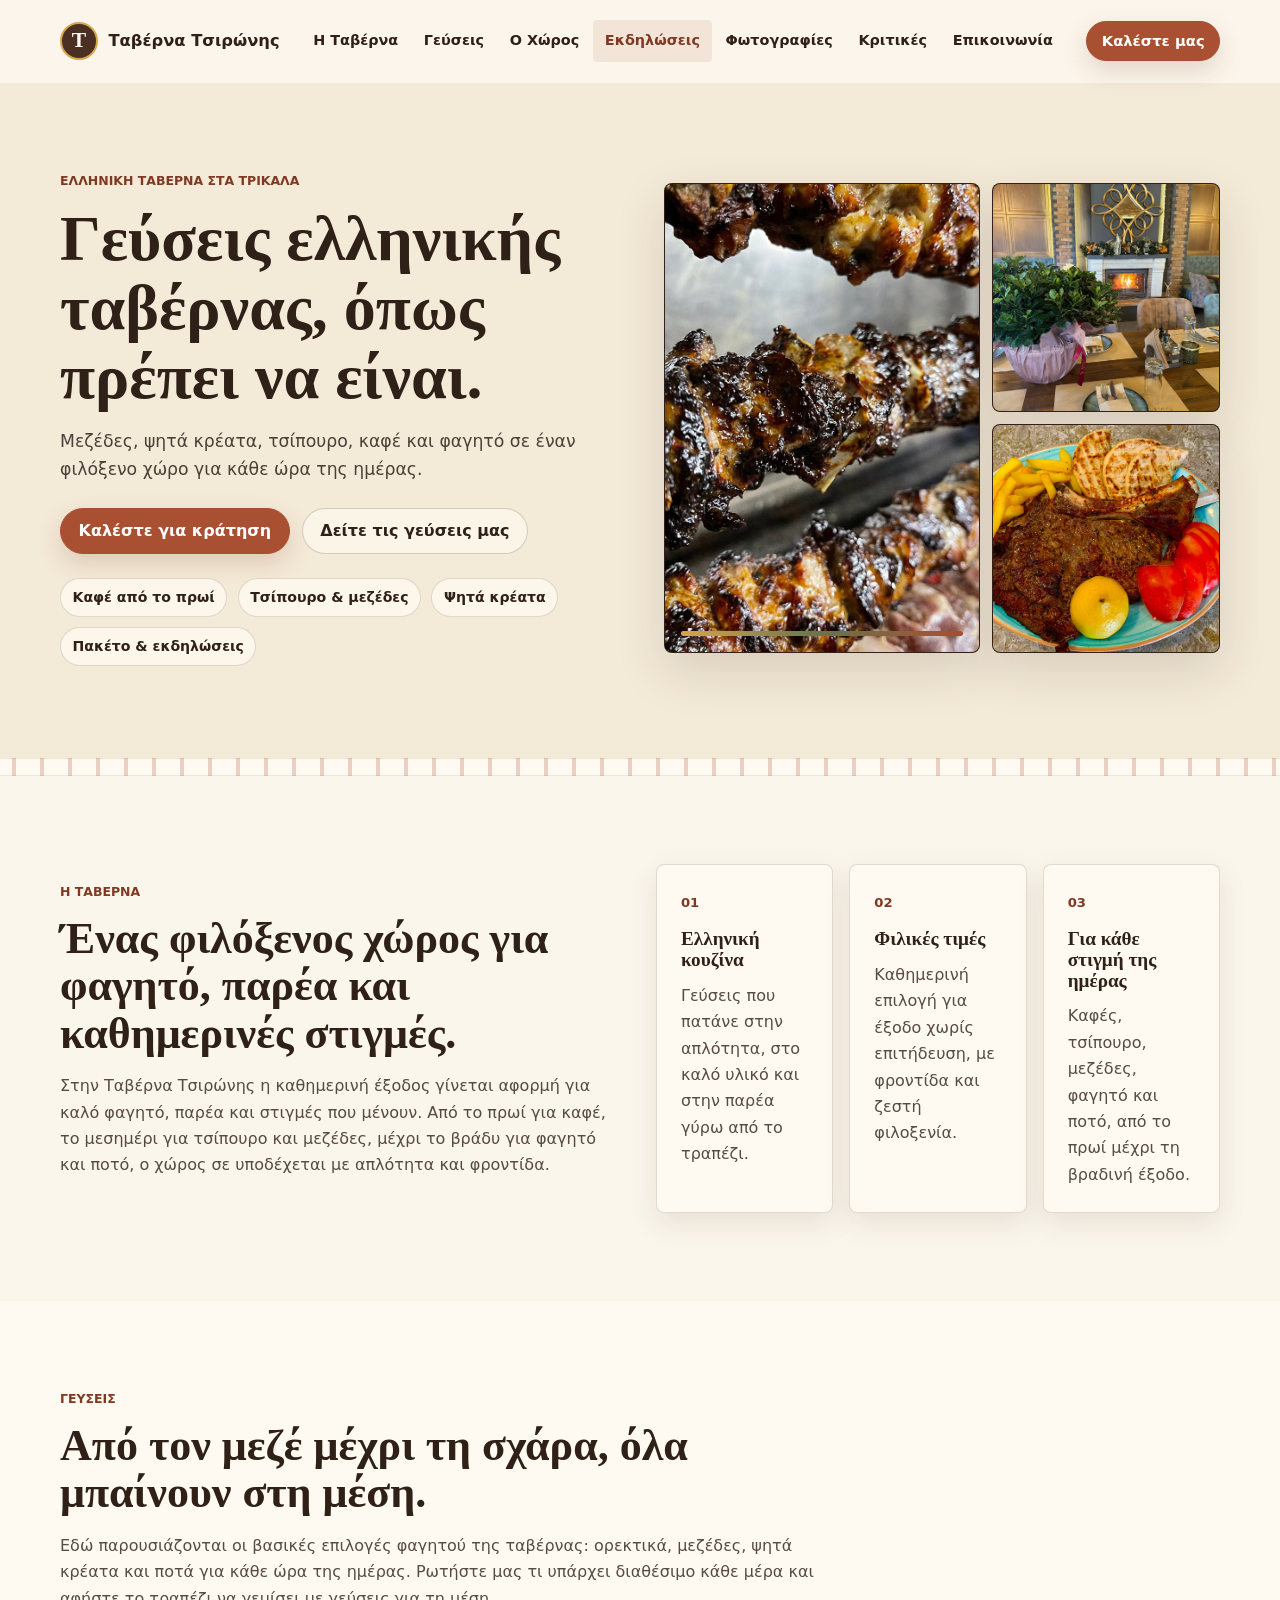
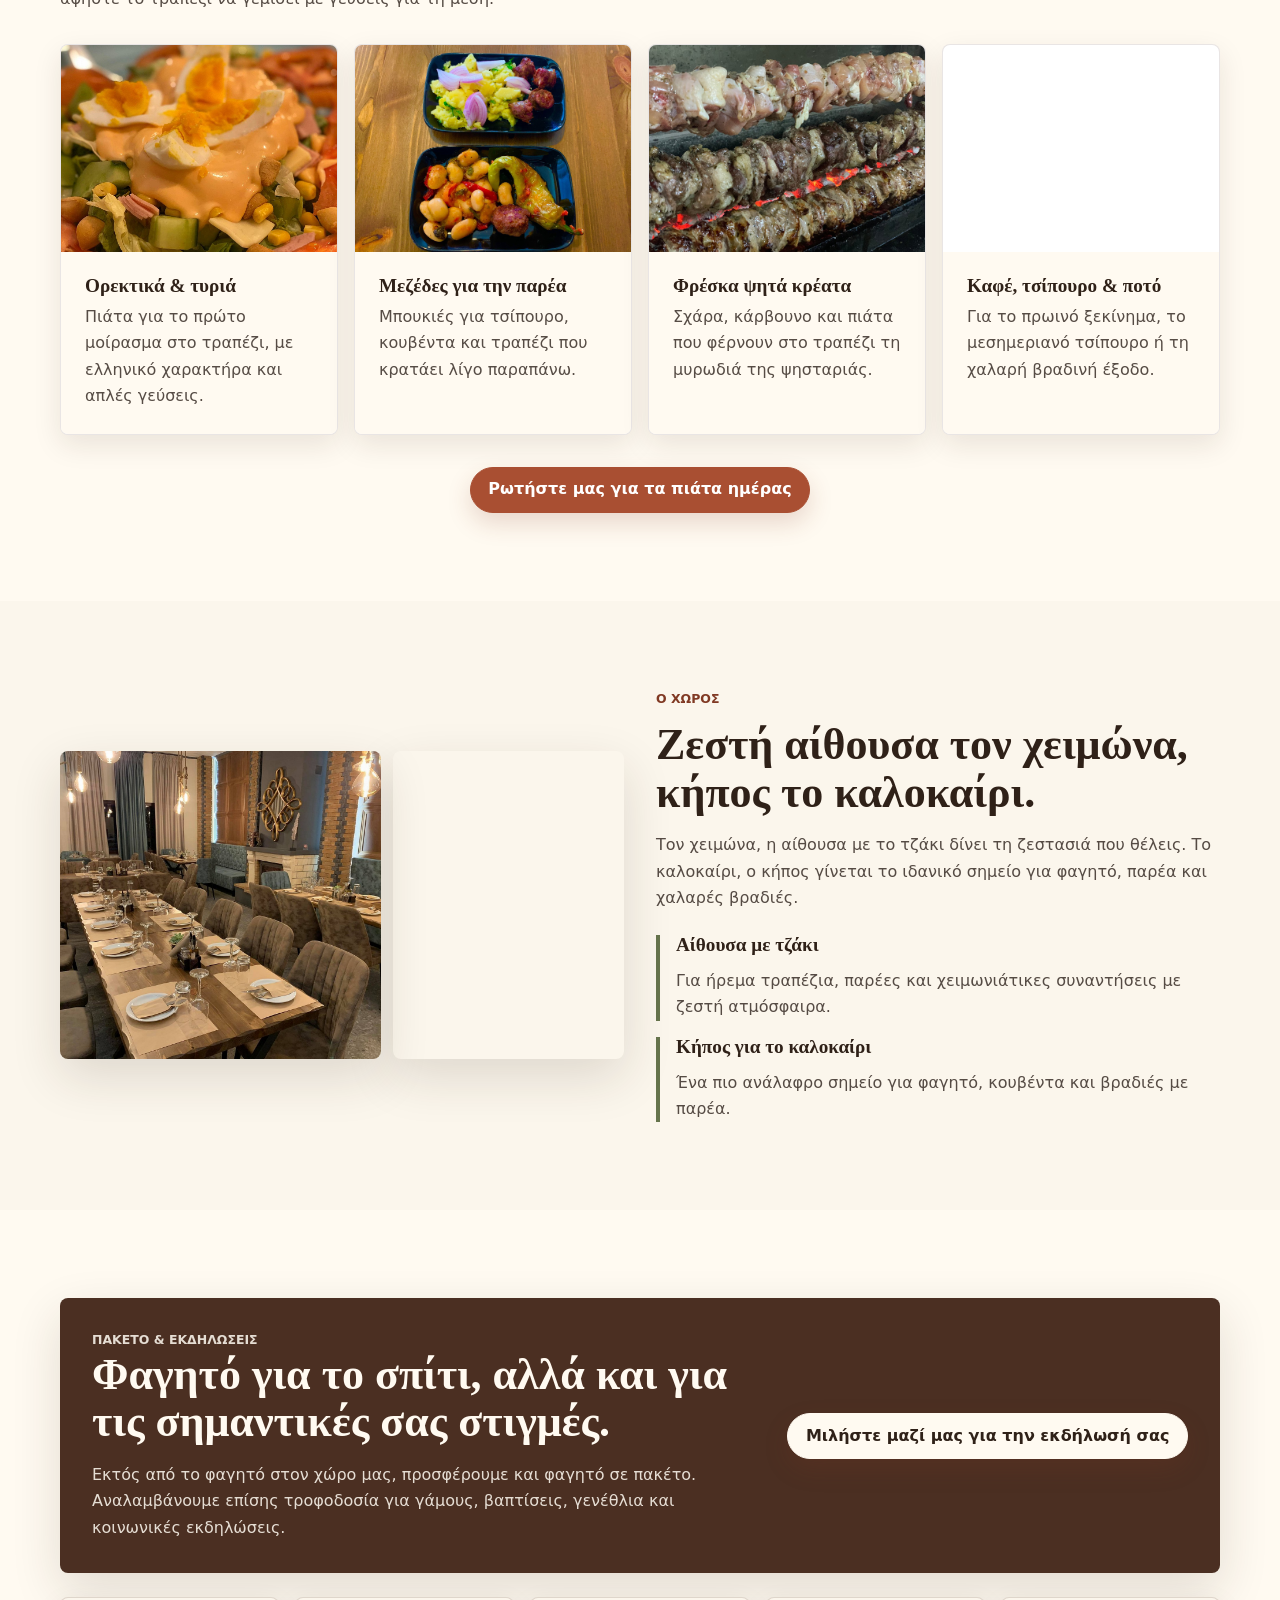
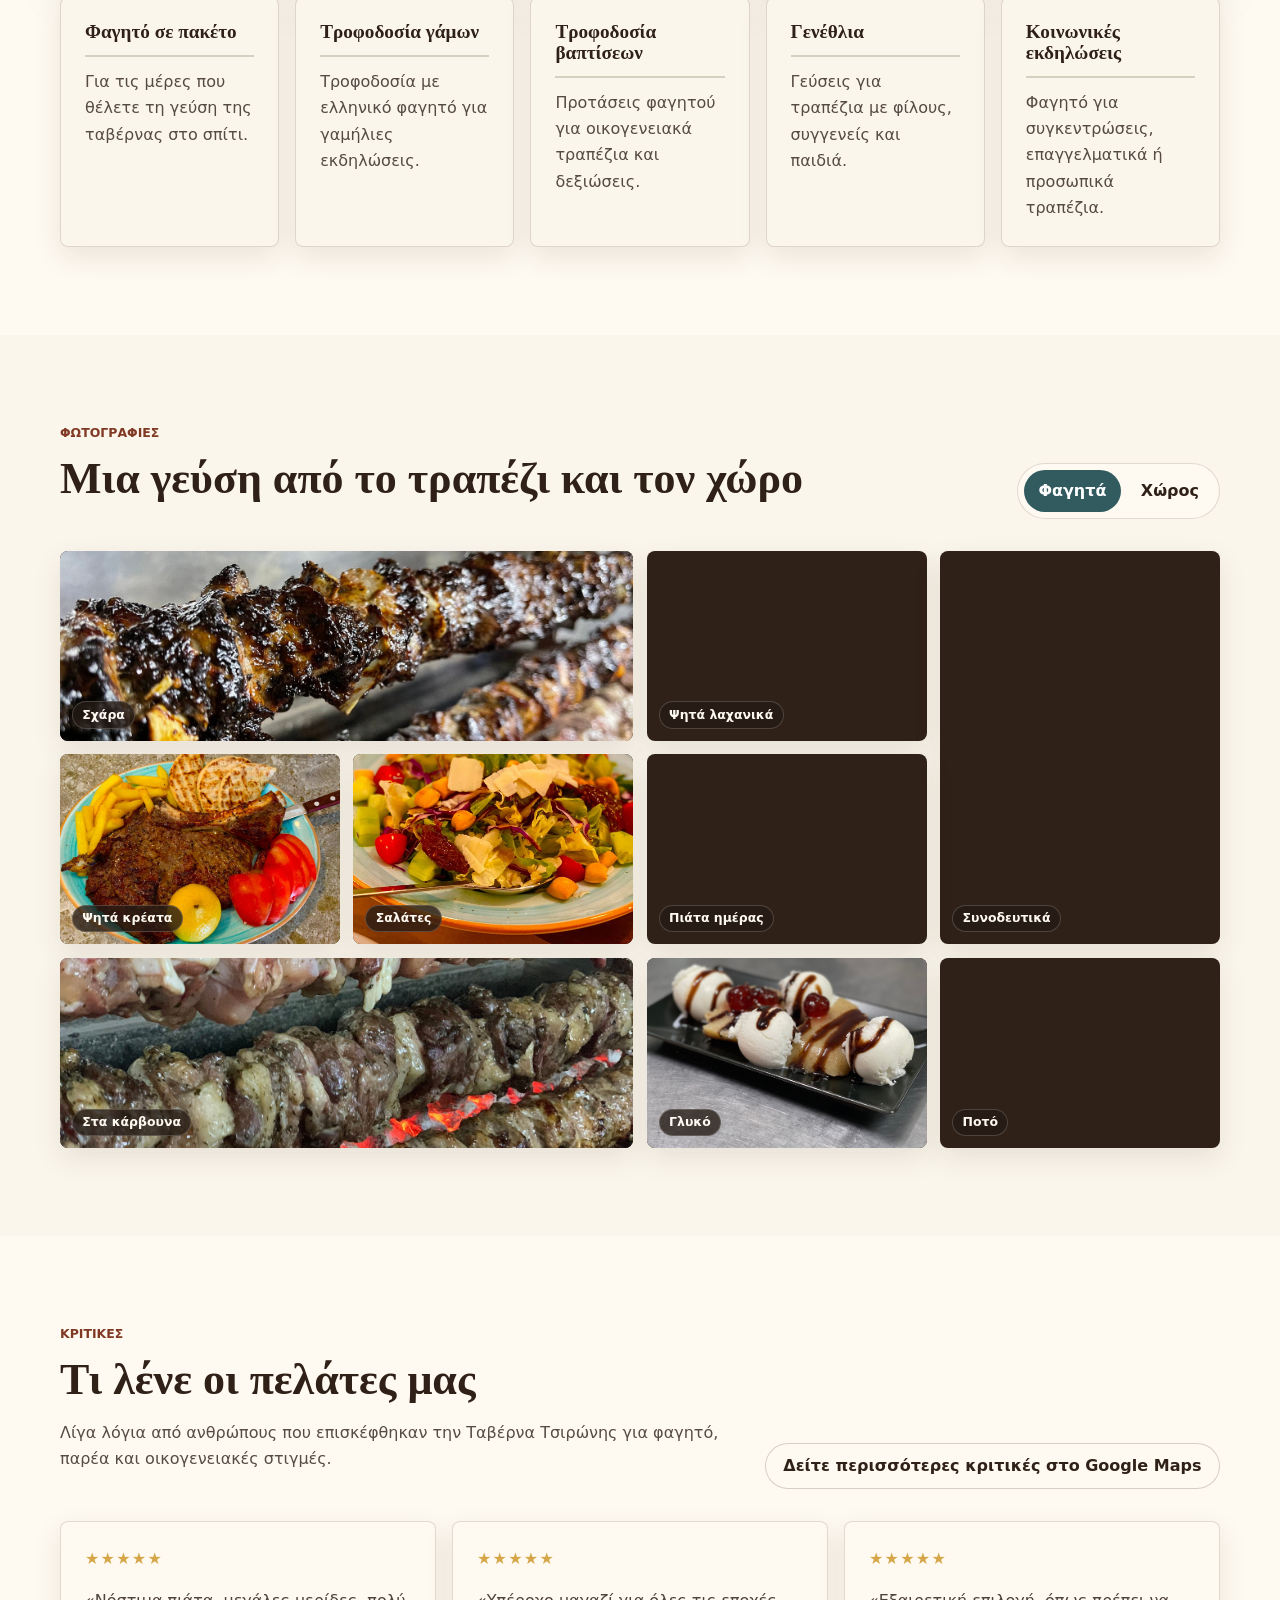
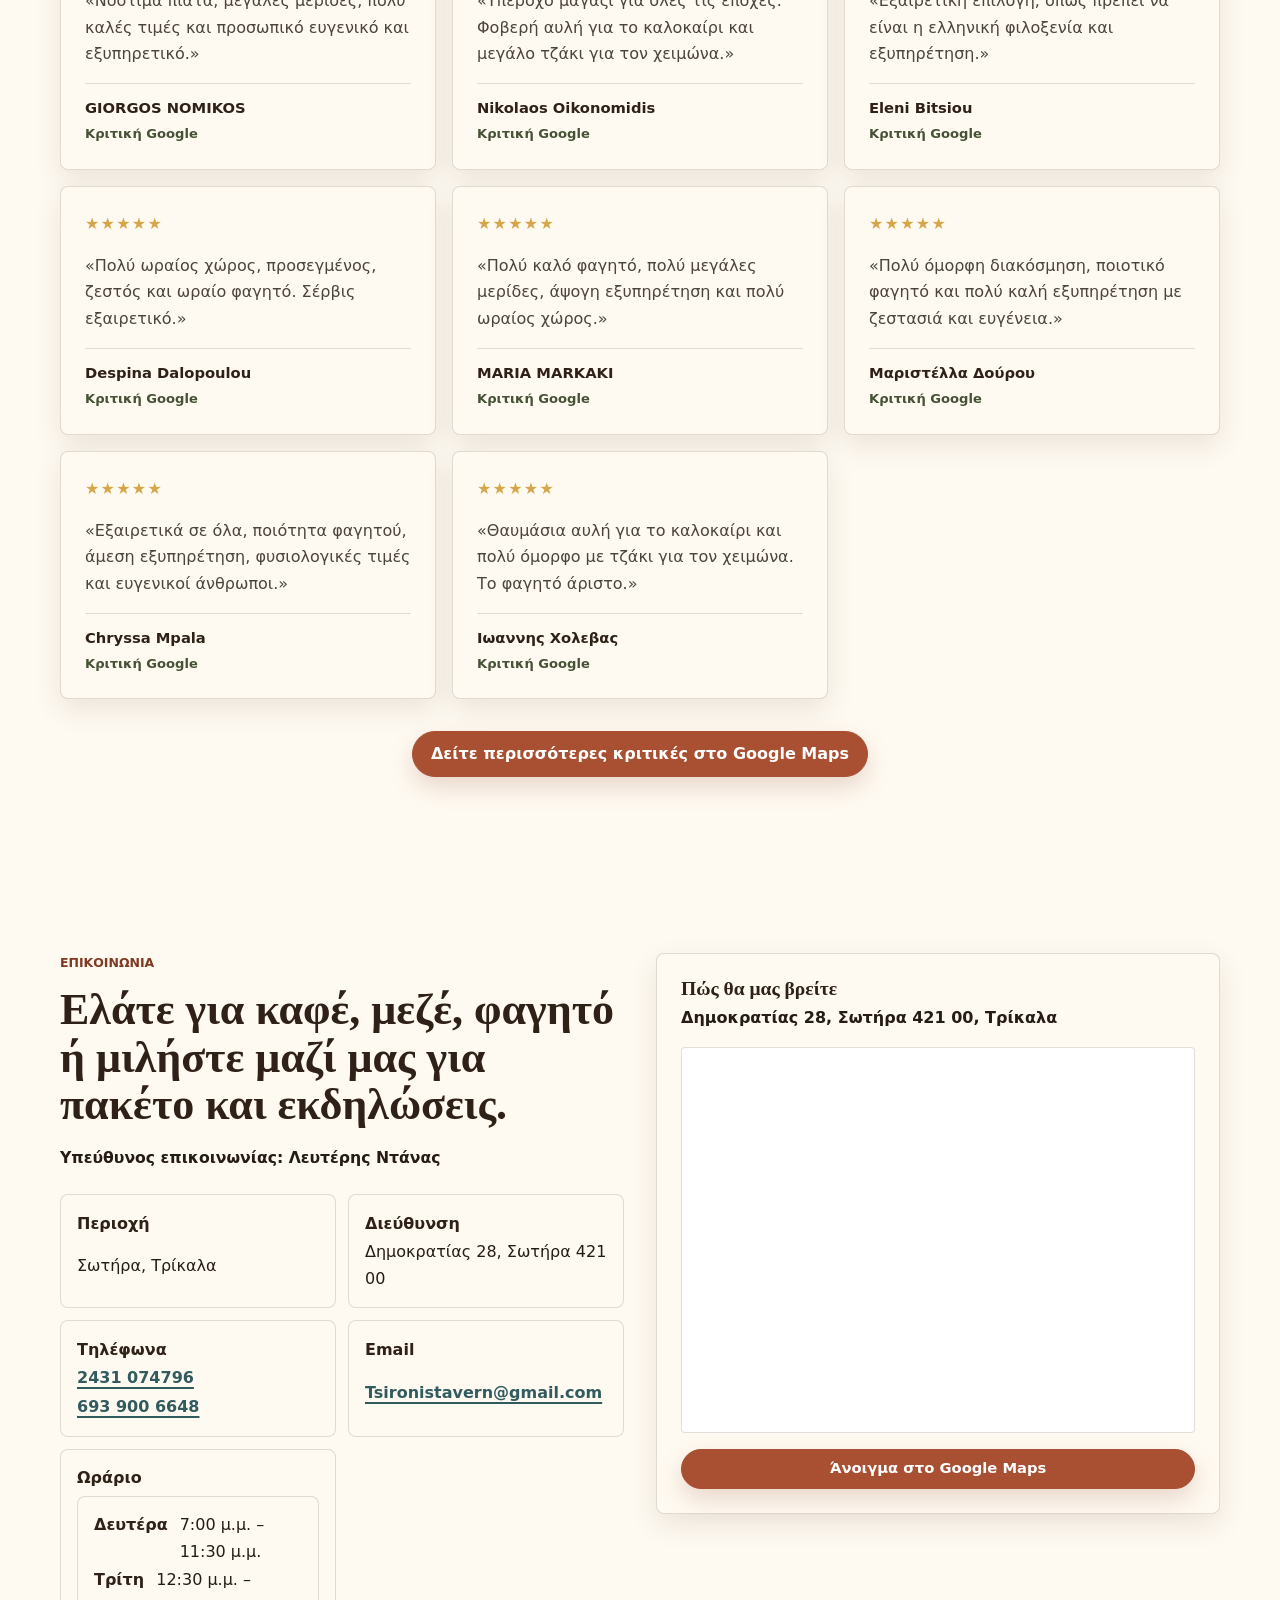
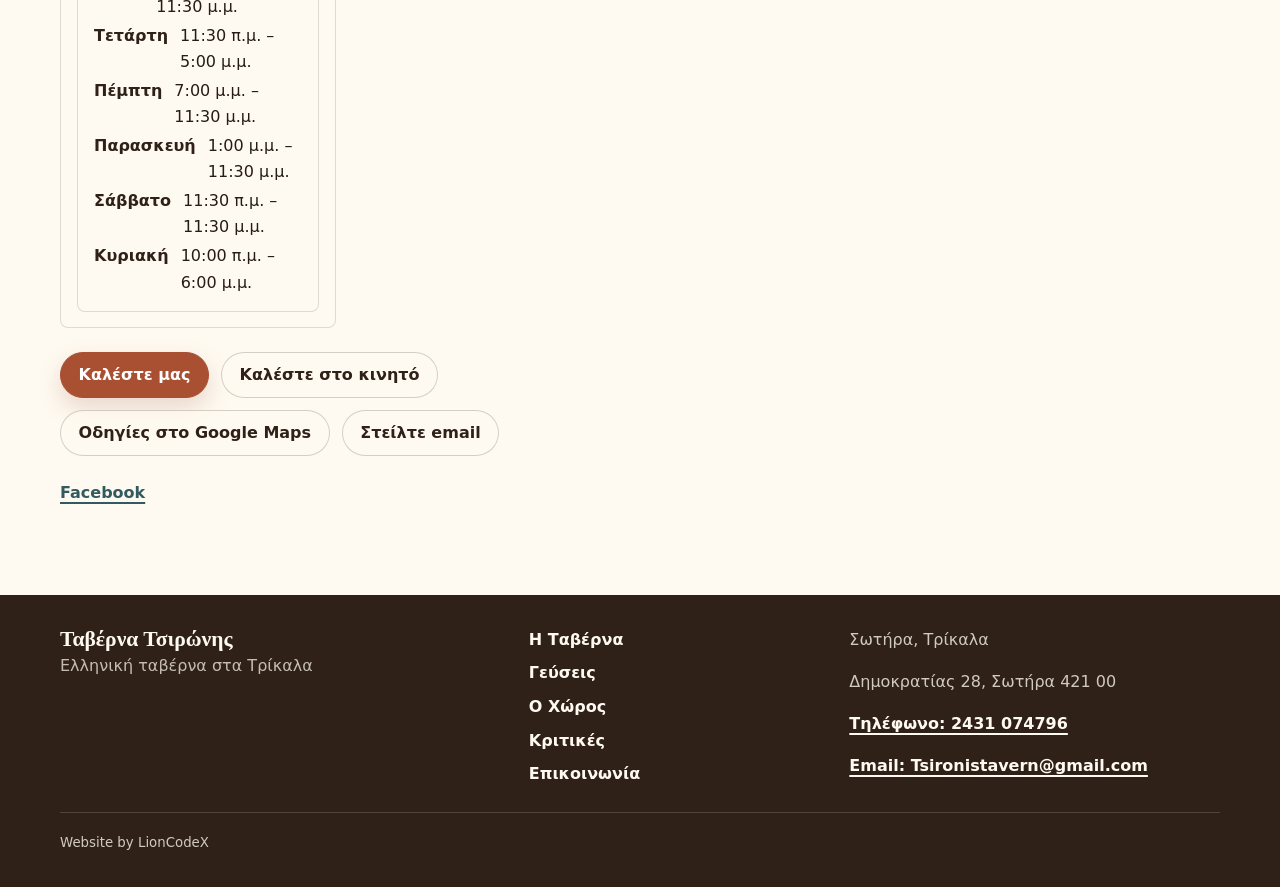
==== commit a6fcea3e: "Fix map embed and improve contact and taste cards" ====
--- a/index.html
+++ b/index.html
@@ -471,6 +471,7 @@
           <div>
             <p class="eyebrow">Επικοινωνία</p>
             <h2 id="contact-title">Ελάτε για καφέ, μεζέ, φαγητό ή μιλήστε μαζί μας για πακέτο και εκδηλώσεις.</h2>
+            <p class="contact-person">Υπεύθυνος επικοινωνίας: Λευτέρης Ντάνας</p>
 
             <address class="contact-list" aria-label="Στοιχεία επικοινωνίας">
               <span>
@@ -491,10 +492,6 @@
                 <a href="mailto:Tsironistavern@gmail.com">Tsironistavern@gmail.com</a>
               </span>
               <span>
-                <strong>Υπεύθυνος</strong>
-                Λευτέρης Ντάνας
-              </span>
-              <span>
                 <strong>Ωράριο</strong>
                 <span class="hours-list">
                   <span><b>Δευτέρα</b> 7:00 μ.μ. – 11:30 μ.μ.</span>
@@ -520,12 +517,20 @@
             </div>
           </div>
 
-          <div class="map-placeholder" id="map-placeholder" role="img" aria-label="Στοιχεία τοποθεσίας για την Ταβέρνα Τσιρώνης">
-            <span>Χάρτης</span>
-            <strong>Βρείτε μας στον χάρτη</strong>
-            <p>Δημοκρατίας 28, Σωτήρα 421 00, Τρίκαλα</p>
+          <aside class="map-embed-card" aria-labelledby="map-title">
+            <div class="map-card-copy">
+              <h3 id="map-title">Πώς θα μας βρείτε</h3>
+              <p>Δημοκρατίας 28, Σωτήρα 421 00, Τρίκαλα</p>
+            </div>
+            <div class="map-embed">
+              <iframe
+                title="Χάρτης για την Ταβέρνα Τσιρώνης"
+                src="https://www.google.com/maps?q=Δημοκρατίας%2028%2C%20Σωτήρα%2042100%2C%20Τρίκαλα&amp;output=embed"
+                loading="lazy"
+                referrerpolicy="no-referrer-when-downgrade"></iframe>
+            </div>
             <a class="btn btn--small" href="https://maps.app.goo.gl/DN95dcbK9DdCVcUy9" target="_blank" rel="noopener">Άνοιγμα στο Google Maps</a>
-          </div>
+          </aside>
         </div>
       </section>
     </main>
--- a/assets/css/styles.css
+++ b/assets/css/styles.css
@@ -511,7 +511,6 @@
 
 .taste-card {
   display: grid;
-  gap: var(--space-3);
   overflow: hidden;
   background: var(--white);
   border: 1px solid rgba(75, 47, 34, 0.12);
@@ -521,10 +520,19 @@
 
 .taste-card img {
   aspect-ratio: 4 / 3;
+  display: block;
 }
 
 .taste-card div {
-  padding: 0 var(--space-4) var(--space-4);
+  display: grid;
+  align-content: start;
+  gap: 0.45rem;
+  padding: var(--space-4);
+  background: var(--paper-soft);
+}
+
+.taste-card h3 {
+  margin: 0;
 }
 
 .taste-card p {
@@ -784,6 +792,13 @@
   color: var(--espresso);
 }
 
+.contact-person {
+  margin: var(--space-3) 0 0;
+  color: var(--muted);
+  font-size: 0.98rem;
+  font-weight: 800;
+}
+
 .contact-actions,
 .social-links {
   display: flex;
@@ -803,45 +818,44 @@
   text-underline-offset: 4px;
 }
 
-.map-placeholder {
-  display: grid;
-  min-height: 360px;
-  align-content: center;
-  justify-items: center;
-  padding: var(--space-5);
-  text-align: center;
-  background:
-    linear-gradient(90deg, rgba(75, 47, 34, 0.08) 1px, transparent 1px),
-    linear-gradient(0deg, rgba(75, 47, 34, 0.08) 1px, transparent 1px),
-    var(--paper-soft);
-  background-size: 28px 28px;
+.map-embed-card {
+  display: grid;
+  gap: var(--space-3);
+  align-self: start;
+  padding: var(--space-4);
+  background: var(--paper-soft);
   border: 1px solid var(--line);
   border-radius: var(--radius);
   box-shadow: var(--shadow-card);
 }
 
-.map-placeholder span {
-  display: inline-flex;
-  width: 66px;
-  height: 66px;
-  align-items: center;
-  justify-content: center;
-  margin-bottom: var(--space-3);
-  color: var(--white);
-  background: var(--olive);
-  border-radius: 50%;
-  font-weight: 900;
-}
-
-.map-placeholder strong {
+.map-card-copy h3 {
+  margin: 0 0 0.35rem;
+  color: var(--espresso);
+  font-size: 1.22rem;
+}
+
+.map-card-copy p {
+  margin: 0;
+  color: var(--muted);
+  font-weight: 800;
+}
+
+.map-embed {
+  min-height: 300px;
+  overflow: hidden;
+  background: var(--white);
+  border: 1px solid var(--line);
+  border-radius: calc(var(--radius) - 4px);
+  aspect-ratio: 4 / 3;
+}
+
+.map-embed iframe {
   display: block;
-  color: var(--espresso);
-  font-size: 1.12rem;
-}
-
-.map-placeholder p {
-  max-width: 360px;
-  margin: var(--space-2) 0 var(--space-4);
+  width: 100%;
+  height: 100%;
+  min-height: 300px;
+  border: 0;
 }
 
 .preview-note {
@@ -1200,6 +1214,11 @@
     min-height: 320px;
   }
 
+  .map-embed,
+  .map-embed iframe {
+    min-height: 240px;
+  }
+
   .photo-tile--large img {
     object-position: center 42%;
   }
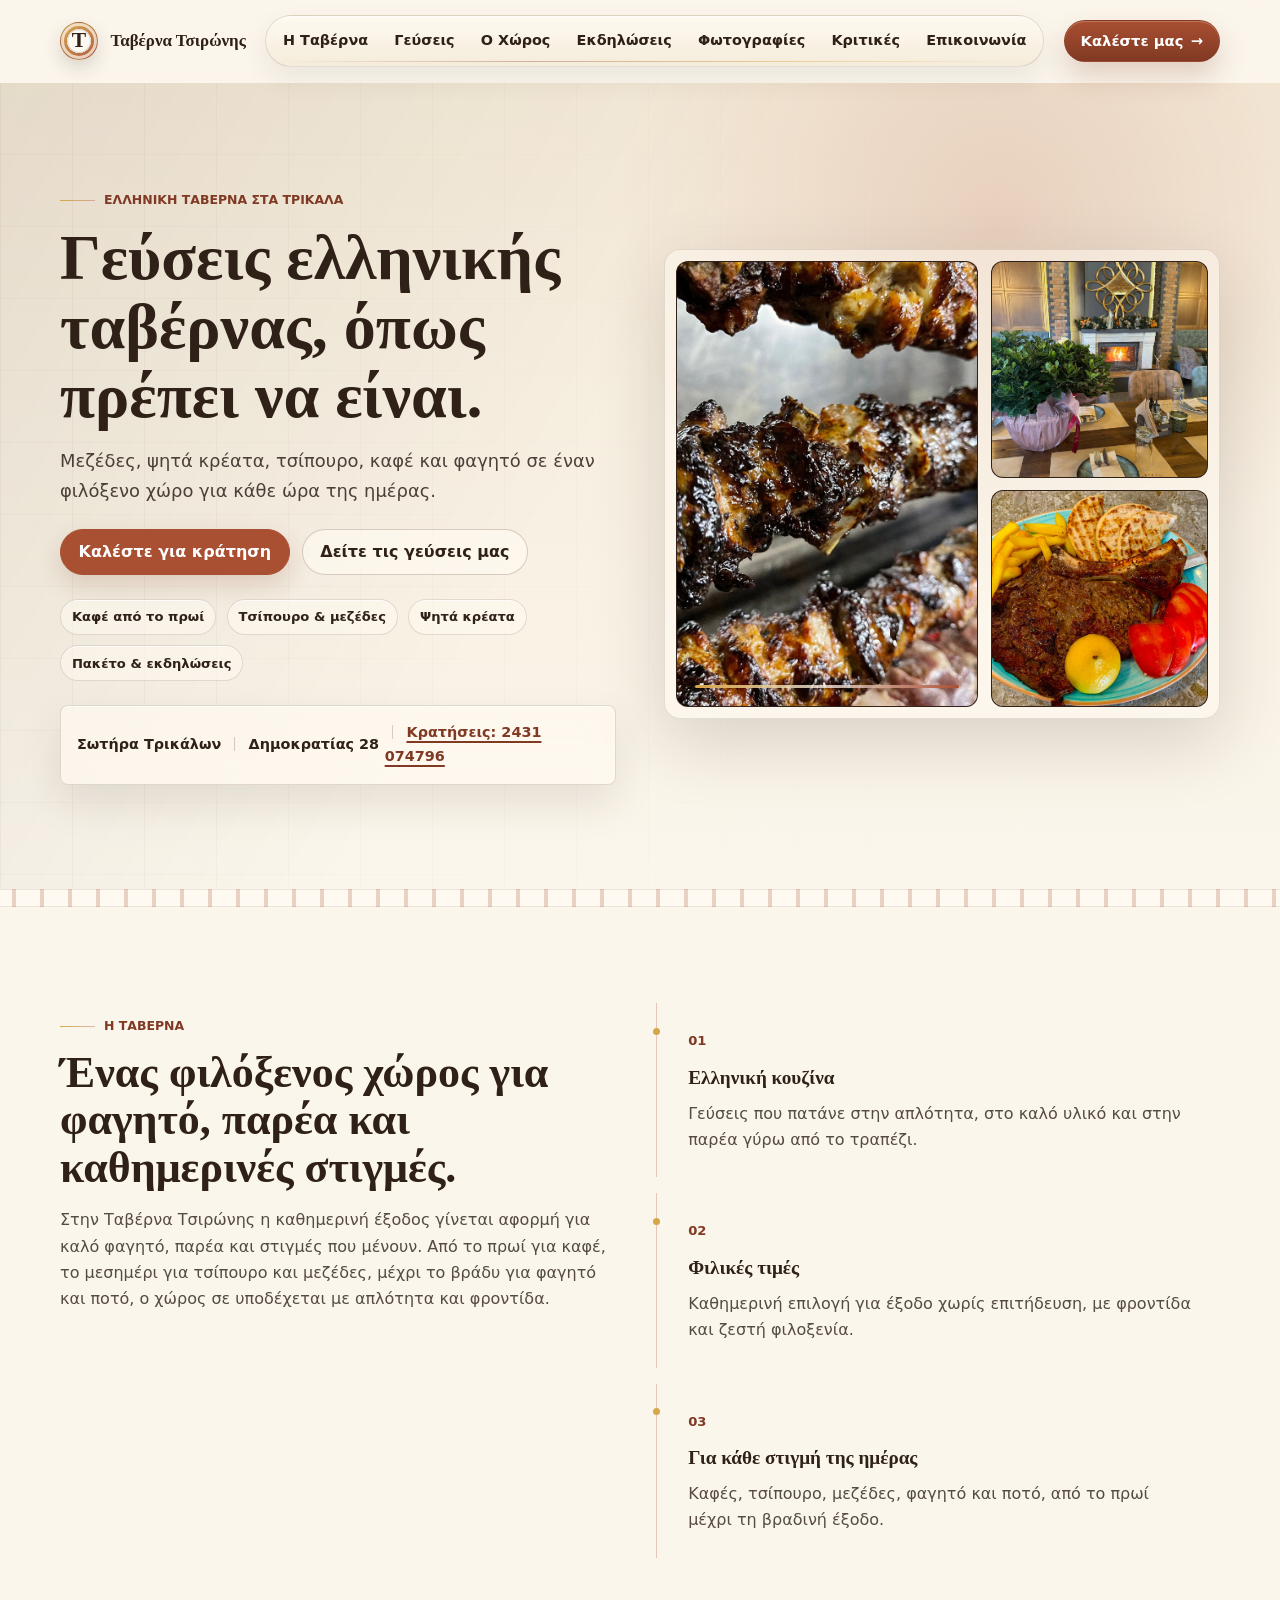
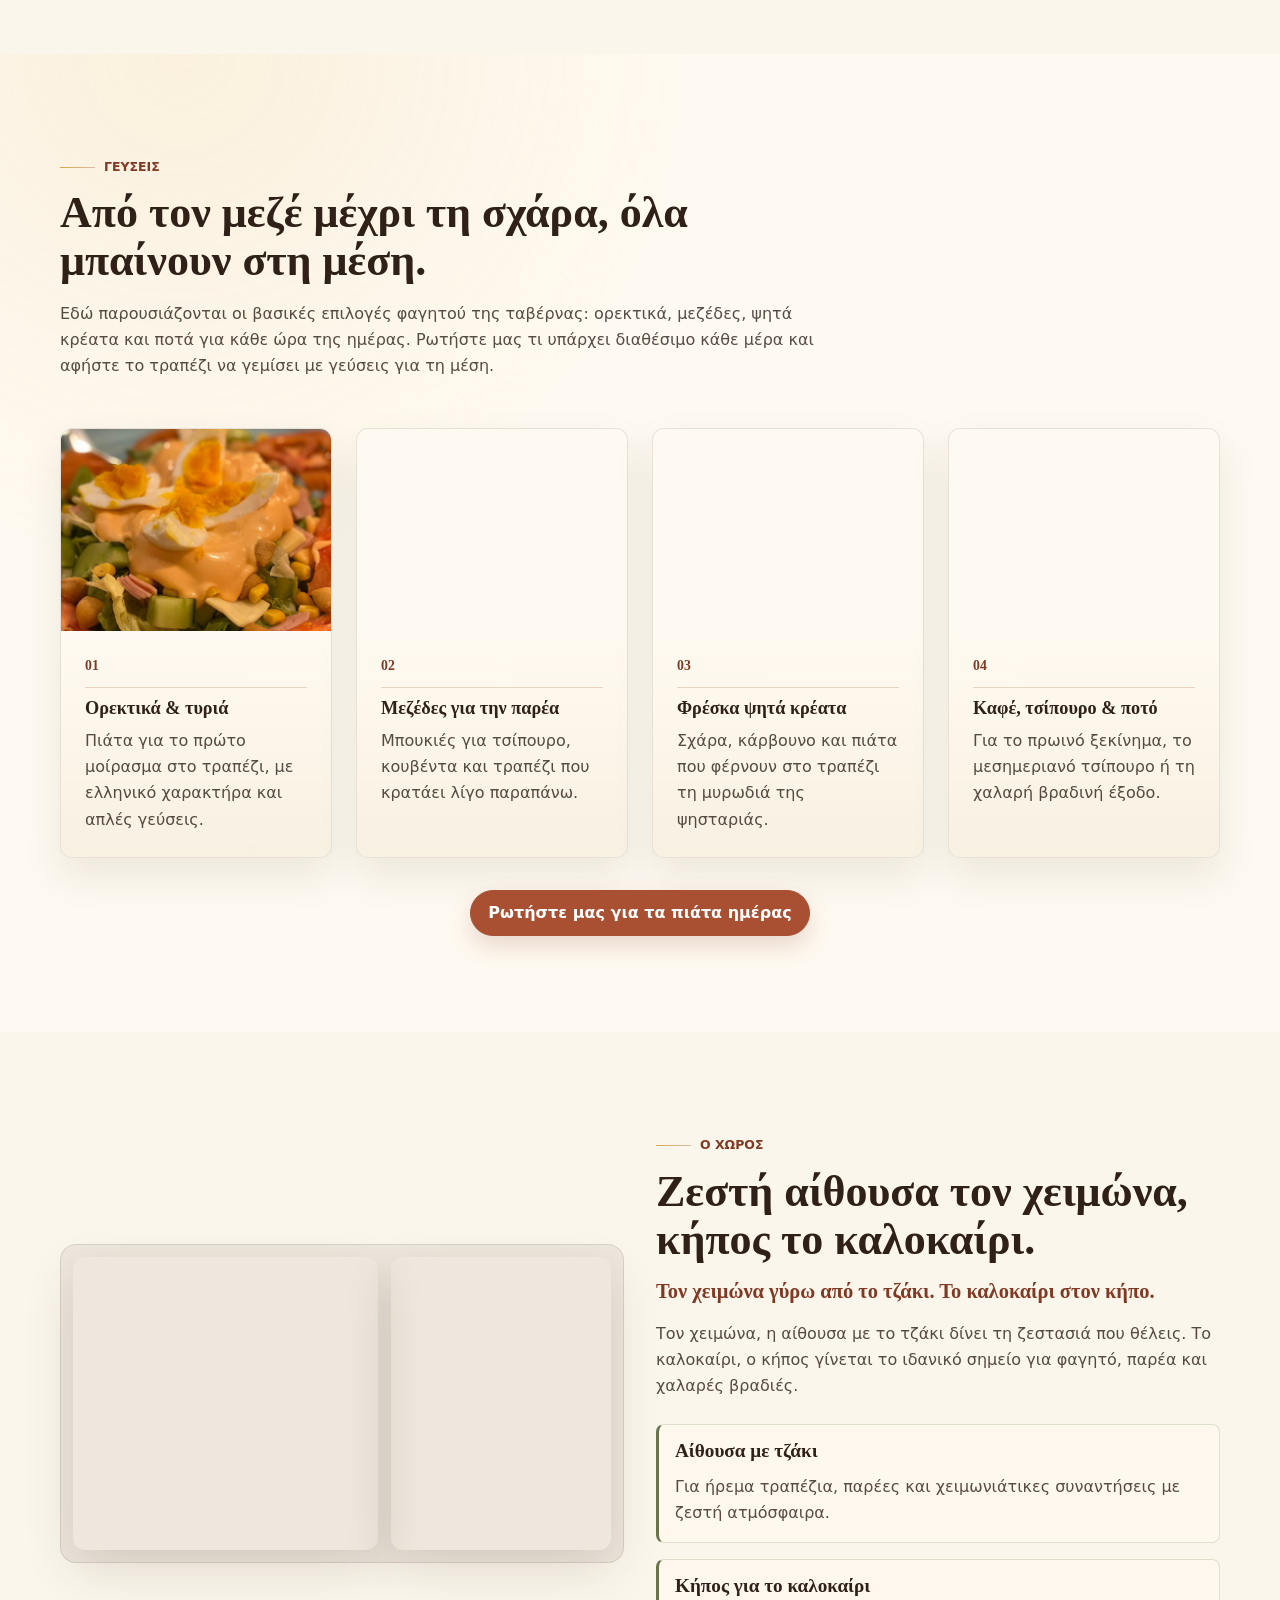
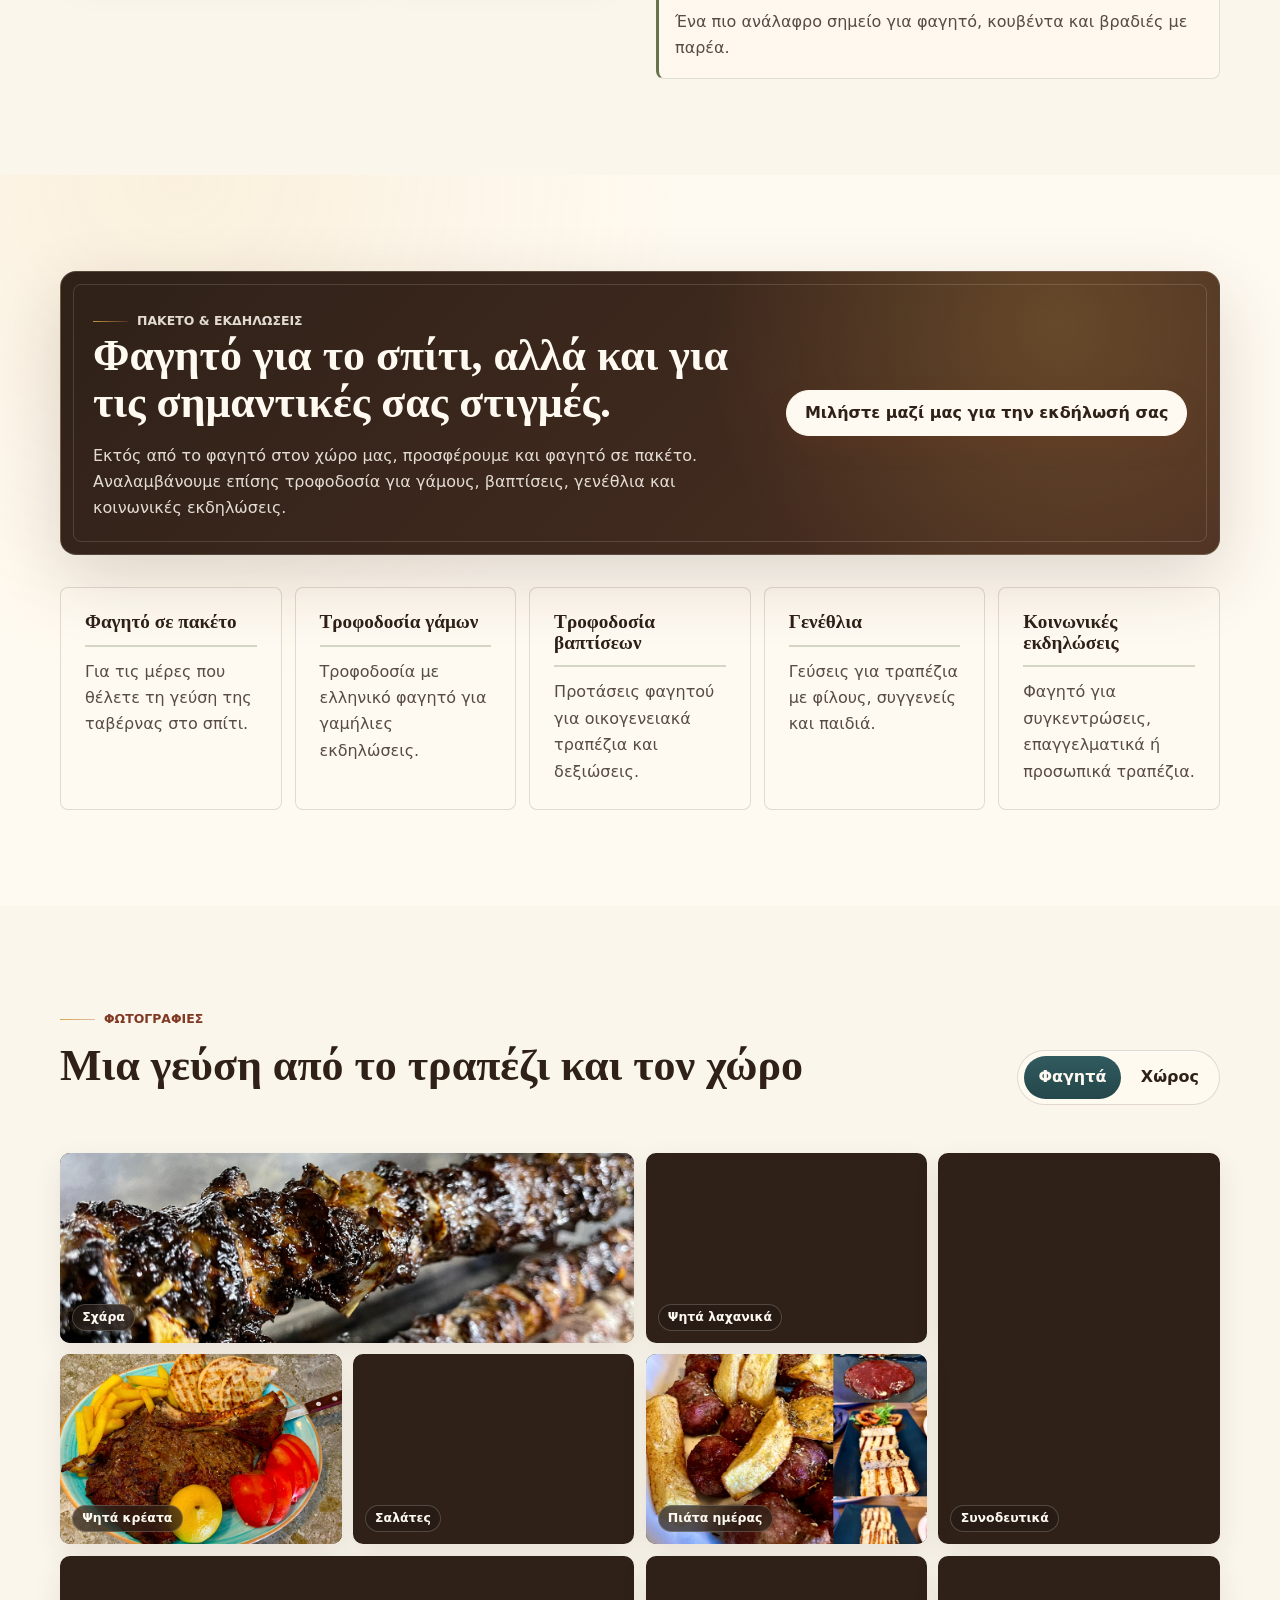
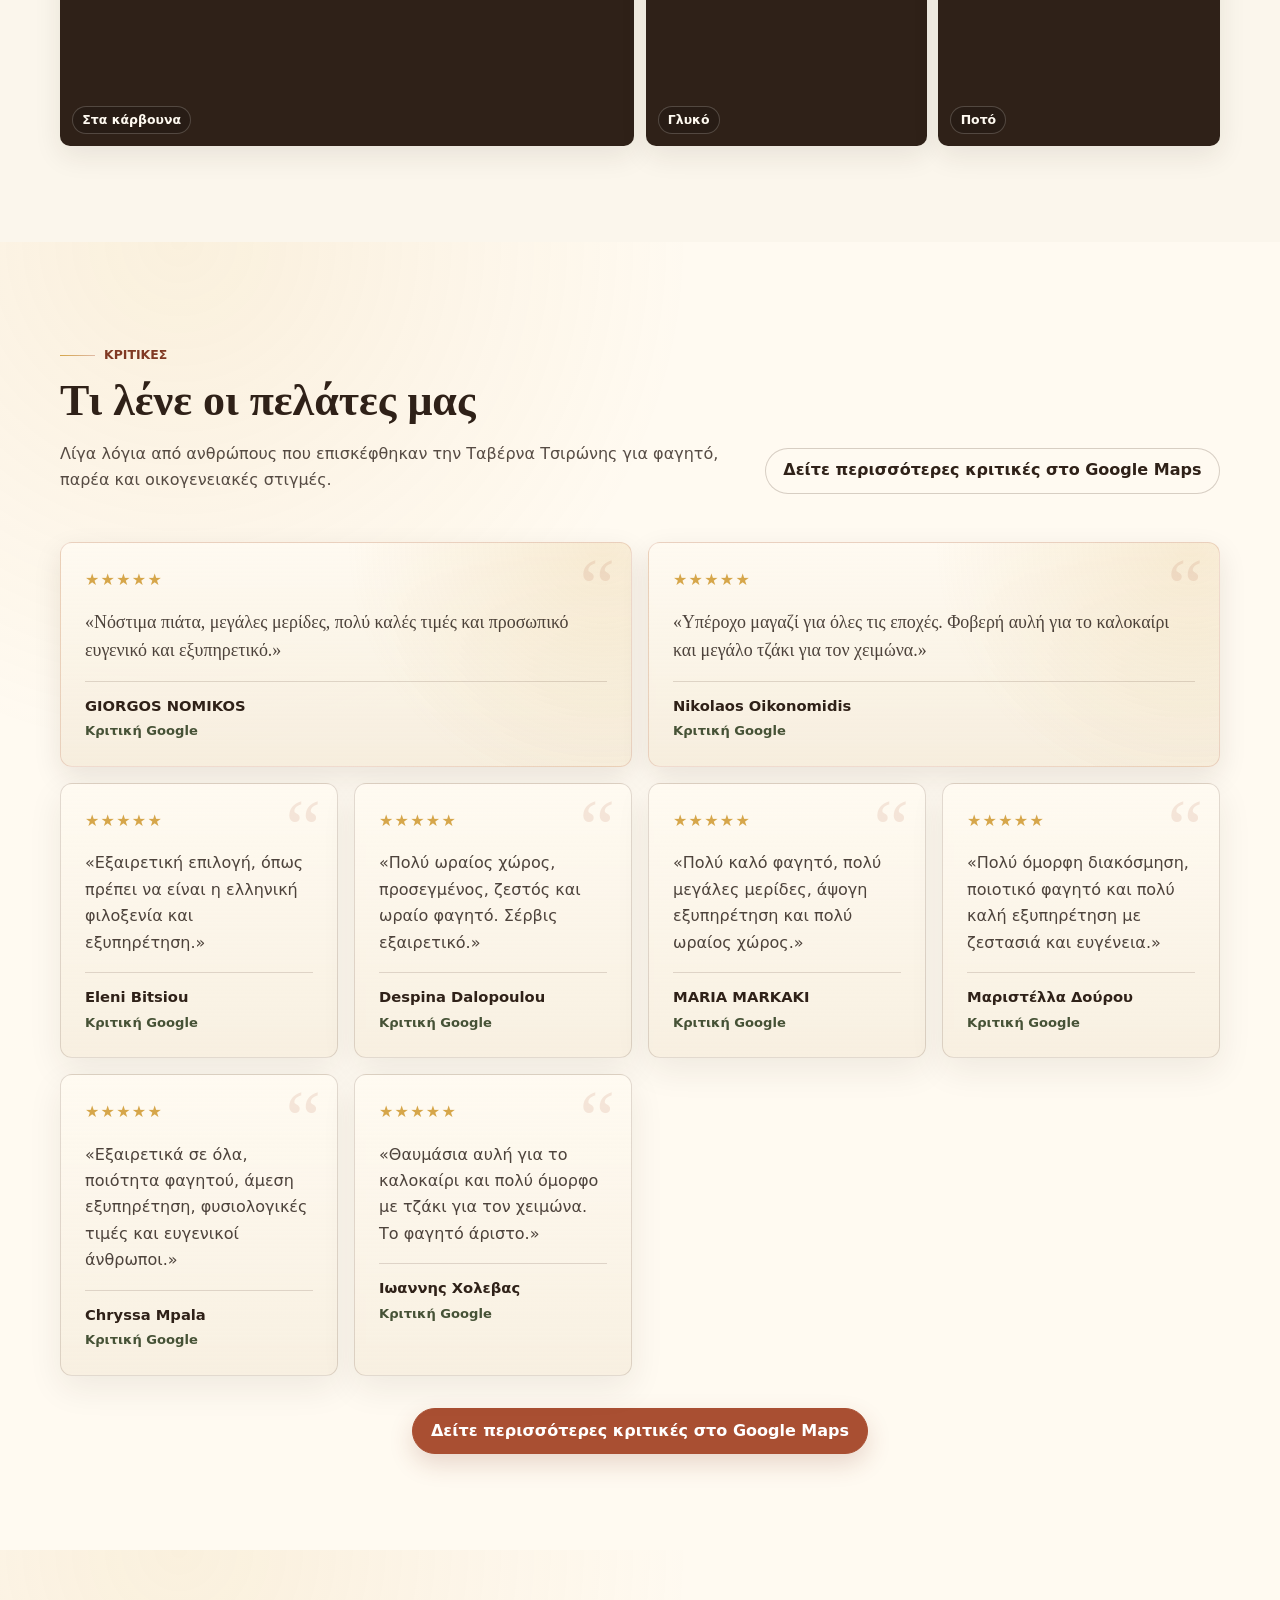
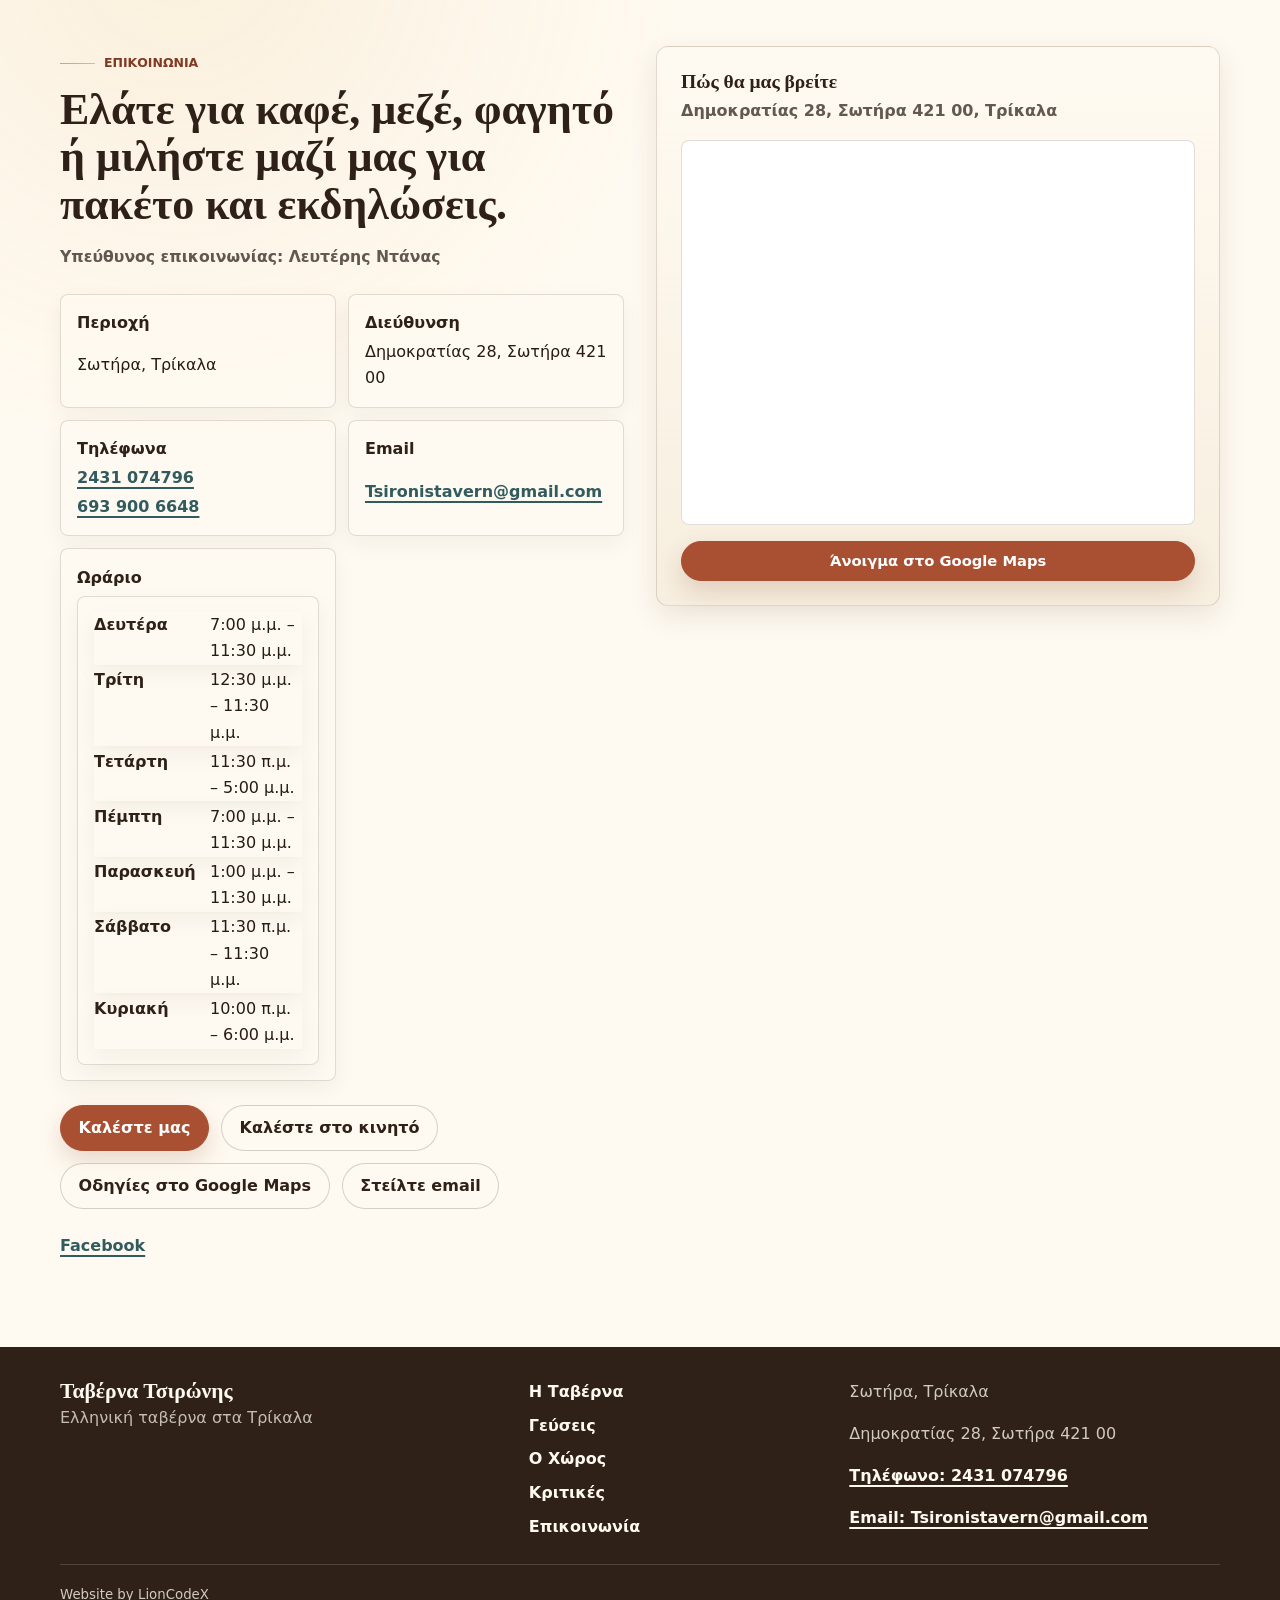
==== commit 0e303306: "Phase 4.4 Premium Restaurant UI Refinement" ====
--- a/index.html
+++ b/index.html
@@ -136,6 +136,12 @@
               <li>Ψητά κρέατα</li>
               <li>Πακέτο &amp; εκδηλώσεις</li>
             </ul>
+
+            <div class="hero-info-strip" aria-label="Στοιχεία κράτησης και τοποθεσίας">
+              <span>Σωτήρα Τρικάλων</span>
+              <span>Δημοκρατίας 28</span>
+              <a href="tel:+302431074796">Κρατήσεις: 2431 074796</a>
+            </div>
           </div>
 
           <div class="hero-visual" aria-label="Φωτογραφίες από φαγητά και τον χώρο της ταβέρνας">
@@ -194,6 +200,7 @@
             <article class="taste-card">
               <img src="./photos/foods/foods31.jpg" width="1100" height="1467" alt="Σαλάτα με τυρί, λαχανικά και αυγό" loading="lazy" decoding="async">
               <div>
+                <span class="taste-number">01</span>
                 <h3>Ορεκτικά &amp; τυριά</h3>
                 <p>Πιάτα για το πρώτο μοίρασμα στο τραπέζι, με ελληνικό χαρακτήρα και απλές γεύσεις.</p>
               </div>
@@ -201,6 +208,7 @@
             <article class="taste-card">
               <img src="./photos/foods/foods22.jpg" width="1400" height="1050" alt="Ποικιλία από μεζέδες σε μικρά πιάτα" loading="lazy" decoding="async">
               <div>
+                <span class="taste-number">02</span>
                 <h3>Μεζέδες για την παρέα</h3>
                 <p>Μπουκιές για τσίπουρο, κουβέντα και τραπέζι που κρατάει λίγο παραπάνω.</p>
               </div>
@@ -208,6 +216,7 @@
             <article class="taste-card">
               <img src="./photos/foods/foods29.jpg" width="1400" height="1050" alt="Κρέατα που ψήνονται πάνω σε κάρβουνα" loading="lazy" decoding="async">
               <div>
+                <span class="taste-number">03</span>
                 <h3>Φρέσκα ψητά κρέατα</h3>
                 <p>Σχάρα, κάρβουνο και πιάτα που φέρνουν στο τραπέζι τη μυρωδιά της ψησταριάς.</p>
               </div>
@@ -215,6 +224,7 @@
             <article class="taste-card">
               <img src="./photos/foods/foods28.jpg" width="1400" height="1050" alt="Ποτήρι κρασί δίπλα σε πιάτο με ψητό τυρί" loading="lazy" decoding="async">
               <div>
+                <span class="taste-number">04</span>
                 <h3>Καφέ, τσίπουρο &amp; ποτό</h3>
                 <p>Για το πρωινό ξεκίνημα, το μεσημεριανό τσίπουρο ή τη χαλαρή βραδινή έξοδο.</p>
               </div>
@@ -237,6 +247,7 @@
           <div class="section-copy">
             <p class="eyebrow">Ο Χώρος</p>
             <h2 id="place-title">Ζεστή αίθουσα τον χειμώνα, κήπος το καλοκαίρι.</h2>
+            <p class="place-quote">Τον χειμώνα γύρω από το τζάκι. Το καλοκαίρι στον κήπο.</p>
             <p>Τον χειμώνα, η αίθουσα με το τζάκι δίνει τη ζεστασιά που θέλεις. Το καλοκαίρι, ο κήπος γίνεται το ιδανικό σημείο για φαγητό, παρέα και χαλαρές βραδιές.</p>
 
             <div class="mini-feature-list">
@@ -394,7 +405,7 @@
           </div>
 
           <div class="reviews-grid" aria-label="Επιλεγμένες κριτικές Google">
-            <article class="review-card">
+            <article class="review-card review-card--featured">
               <span class="review-stars" aria-label="5 αστέρια">★★★★★</span>
               <p>«Νόστιμα πιάτα, μεγάλες μερίδες, πολύ καλές τιμές και προσωπικό ευγενικό και εξυπηρετικό.»</p>
               <footer>
@@ -402,7 +413,7 @@
                 <span>Κριτική Google</span>
               </footer>
             </article>
-            <article class="review-card">
+            <article class="review-card review-card--featured">
               <span class="review-stars" aria-label="5 αστέρια">★★★★★</span>
               <p>«Υπέροχο μαγαζί για όλες τις εποχές. Φοβερή αυλή για το καλοκαίρι και μεγάλο τζάκι για τον χειμώνα.»</p>
               <footer>
--- a/assets/css/styles.css
+++ b/assets/css/styles.css
@@ -12,9 +12,11 @@
   --honey: #d6a64a;
   --aqua: #315b5f;
   --line: rgba(75, 47, 34, 0.16);
+  --muted: rgba(38, 27, 21, 0.72);
   --white: #ffffff;
   --shadow-soft: 0 18px 50px rgba(47, 33, 24, 0.14);
   --shadow-card: 0 10px 28px rgba(47, 33, 24, 0.1);
+  --shadow-premium: 0 24px 70px rgba(47, 33, 24, 0.16);
   --radius: 8px;
   --radius-sm: 4px;
   --container: 1160px;
@@ -113,16 +115,19 @@
 }
 
 .section {
+  position: relative;
   padding-block: var(--space-7);
 }
 
 .section-band {
-  background: var(--paper-soft);
+  background:
+    radial-gradient(circle at 14% 0%, rgba(214, 166, 74, 0.12), transparent 32rem),
+    var(--paper-soft);
 }
 
 .section-heading {
   max-width: 760px;
-  margin-bottom: var(--space-5);
+  margin-bottom: var(--space-6);
 }
 
 .section-heading--split {
@@ -135,13 +140,29 @@
   max-width: 650px;
 }
 
+.section-copy p:last-child,
+.section-heading p:last-child {
+  margin-bottom: 0;
+}
+
 .eyebrow {
+  display: inline-flex;
+  align-items: center;
+  gap: 0.55rem;
   margin: 0 0 var(--space-2);
   color: var(--terracotta-dark);
   font-size: 0.78rem;
   font-weight: 800;
   letter-spacing: 0;
   text-transform: uppercase;
+}
+
+.eyebrow::before {
+  display: inline-block;
+  width: 2.2rem;
+  height: 1px;
+  background: linear-gradient(90deg, var(--honey), rgba(169, 79, 50, 0.35));
+  content: "";
 }
 
 h1,
@@ -163,12 +184,12 @@
 
 h1 {
   margin-bottom: var(--space-3);
-  font-size: 2.55rem;
+  font-size: clamp(2.45rem, 12vw, 3.15rem);
 }
 
 h2 {
   margin-bottom: var(--space-3);
-  font-size: 2rem;
+  font-size: clamp(2rem, 8vw, 2.65rem);
 }
 
 h3 {
@@ -265,30 +286,45 @@
 .brand {
   display: inline-flex;
   align-items: center;
-  gap: 0.65rem;
+  gap: 0.78rem;
   min-width: 0;
   font-weight: 900;
 }
 
 .brand-mark {
+  position: relative;
   display: grid;
   flex: 0 0 38px;
   width: 38px;
   height: 38px;
   place-items: center;
-  color: var(--paper-soft);
-  background: var(--espresso-2);
-  border: 2px solid var(--honey);
+  color: var(--espresso);
+  background:
+    radial-gradient(circle at 50% 50%, var(--paper-soft) 0 47%, transparent 48%),
+    linear-gradient(145deg, rgba(214, 166, 74, 0.95), rgba(169, 79, 50, 0.92));
+  border: 1px solid rgba(75, 47, 34, 0.18);
   border-radius: 50%;
+  box-shadow: 0 8px 18px rgba(47, 33, 24, 0.16), inset 0 0 0 3px rgba(255, 250, 241, 0.7);
   font-family: Georgia, "Times New Roman", serif;
   font-size: 1.35rem;
   line-height: 1;
 }
 
+.brand-mark::after {
+  position: absolute;
+  inset: 6px;
+  border: 1px solid rgba(75, 47, 34, 0.22);
+  border-radius: 50%;
+  content: "";
+}
+
 .brand-text {
   overflow: hidden;
   color: var(--espresso);
-  font-size: 1.02rem;
+  font-family: Georgia, "Times New Roman", serif;
+  font-size: 1.06rem;
+  letter-spacing: 0;
+  line-height: 1.1;
   text-overflow: ellipsis;
   white-space: nowrap;
 }
@@ -302,9 +338,10 @@
   width: 44px;
   height: 44px;
   padding: 0;
-  background: var(--paper-soft);
+  background: linear-gradient(180deg, var(--paper-soft), var(--paper-warm));
   border: 1px solid var(--line);
   border-radius: 50%;
+  box-shadow: 0 10px 20px rgba(47, 33, 24, 0.08);
   cursor: pointer;
 }
 
@@ -335,11 +372,11 @@
   left: 1rem;
   right: 1rem;
   display: grid;
-  gap: 0.25rem;
-  padding: 0.75rem;
-  background: var(--paper-soft);
+  gap: 0.2rem;
+  padding: 0.7rem;
+  background: rgba(255, 250, 241, 0.96);
   border: 1px solid var(--line);
-  border-radius: var(--radius);
+  border-radius: calc(var(--radius) + 4px);
   box-shadow: var(--shadow-soft);
   opacity: 0;
   pointer-events: none;
@@ -354,31 +391,66 @@
 }
 
 .site-nav a {
-  padding: 0.78rem 0.85rem;
+  padding: 0.72rem 0.85rem;
   color: var(--espresso);
-  border-radius: var(--radius-sm);
+  border-radius: 999px;
   font-size: 0.96rem;
   font-weight: 800;
-  transition: color 160ms ease, background-color 160ms ease;
-}
-
-.site-nav a:hover,
+  transition: color 160ms ease, background-color 160ms ease, box-shadow 160ms ease;
+}
+
+.site-nav a:hover {
+  color: var(--terracotta-dark);
+  background: rgba(169, 79, 50, 0.09);
+}
+
 .site-nav a[aria-current="true"] {
   color: var(--terracotta-dark);
-  background: rgba(169, 79, 50, 0.1);
+  background: rgba(255, 250, 241, 0.86);
+  box-shadow: inset 0 0 0 1px rgba(169, 79, 50, 0.18), 0 8px 18px rgba(47, 33, 24, 0.08);
 }
 
 .header-cta {
   display: none;
+  box-shadow: 0 12px 24px rgba(128, 57, 35, 0.18);
+  white-space: nowrap;
+}
+
+.header-cta::after {
+  margin-left: 0.45rem;
+  content: "→";
+  font-weight: 900;
+  transition: transform 160ms ease;
+}
+
+.header-cta:hover::after {
+  transform: translateX(2px);
 }
 
 .hero {
   position: relative;
+  overflow: hidden;
   padding-block: var(--space-6) var(--space-7);
-  background: var(--paper-warm);
+  background:
+    linear-gradient(120deg, rgba(47, 33, 24, 0.08), transparent 46%),
+    radial-gradient(circle at 78% 18%, rgba(169, 79, 50, 0.18), transparent 24rem),
+    linear-gradient(180deg, var(--paper-warm), var(--paper));
+}
+
+.hero::before {
+  position: absolute;
+  inset: 0;
+  background:
+    linear-gradient(90deg, rgba(75, 47, 34, 0.06) 1px, transparent 1px),
+    linear-gradient(0deg, rgba(75, 47, 34, 0.04) 1px, transparent 1px);
+  background-size: 72px 72px;
+  content: "";
+  mask-image: linear-gradient(90deg, rgba(0, 0, 0, 0.7), transparent 72%);
+  pointer-events: none;
 }
 
 .hero-grid {
+  position: relative;
   display: grid;
   gap: var(--space-6);
 }
@@ -390,7 +462,8 @@
 .hero-lead {
   margin-bottom: var(--space-4);
   color: rgba(38, 27, 21, 0.82);
-  font-size: 1.08rem;
+  font-size: 1.12rem;
+  max-width: 620px;
 }
 
 .hero-actions {
@@ -410,21 +483,54 @@
 }
 
 .badge-list li {
-  padding: 0.42rem 0.72rem;
+  padding: 0.38rem 0.68rem;
   color: var(--espresso);
-  background: rgba(255, 250, 241, 0.76);
+  background: rgba(255, 250, 241, 0.54);
+  border: 1px solid rgba(75, 47, 34, 0.14);
+  border-radius: 999px;
+  box-shadow: inset 0 1px 0 rgba(255, 255, 255, 0.7);
+  font-size: 0.82rem;
+  font-weight: 800;
+}
+
+.hero-info-strip {
+  display: grid;
+  gap: 0.35rem;
+  max-width: 620px;
+  margin-top: var(--space-4);
+  padding: 0.95rem 1rem;
+  background: rgba(255, 250, 241, 0.68);
   border: 1px solid rgba(75, 47, 34, 0.16);
-  border-radius: 999px;
-  font-size: 0.88rem;
-  font-weight: 800;
+  border-radius: var(--radius);
+  box-shadow: 0 18px 42px rgba(47, 33, 24, 0.1), inset 0 1px 0 rgba(255, 255, 255, 0.72);
+  backdrop-filter: blur(12px);
+}
+
+.hero-info-strip span,
+.hero-info-strip a {
+  color: var(--espresso);
+  font-size: 0.9rem;
+  font-weight: 900;
+}
+
+.hero-info-strip a {
+  color: var(--terracotta-dark);
+  text-decoration: underline;
+  text-decoration-thickness: 2px;
+  text-underline-offset: 4px;
 }
 
 .hero-visual {
   display: grid;
   grid-template-columns: 1fr 0.72fr;
   grid-template-rows: 1fr 1fr;
-  gap: 0.75rem;
+  gap: 0.8rem;
   min-height: 390px;
+  padding: 0.7rem;
+  background: rgba(255, 250, 241, 0.46);
+  border: 1px solid rgba(75, 47, 34, 0.13);
+  border-radius: calc(var(--radius) + 8px);
+  box-shadow: var(--shadow-premium);
 }
 
 .photo-tile {
@@ -434,8 +540,8 @@
   overflow: hidden;
   background: var(--espresso);
   border: 1px solid rgba(75, 47, 34, 0.12);
-  border-radius: var(--radius);
-  box-shadow: var(--shadow-soft);
+  border-radius: calc(var(--radius) + 4px);
+  box-shadow: none;
 }
 
 .photo-tile img,
@@ -453,9 +559,9 @@
 
 .photo-tile--large::after {
   position: absolute;
-  inset: auto 1rem 1rem 1rem;
-  height: 5px;
-  background: linear-gradient(90deg, var(--honey), var(--olive), var(--terracotta));
+  inset: auto 1.1rem 1.1rem 1.1rem;
+  height: 3px;
+  background: linear-gradient(90deg, var(--honey), rgba(255, 250, 241, 0.75), var(--terracotta));
   border-radius: 999px;
   content: "";
 }
@@ -484,10 +590,10 @@
 .feature-card,
 .service-card {
   padding: var(--space-4);
-  background: var(--paper-soft);
+  background: rgba(255, 250, 241, 0.72);
   border: 1px solid var(--line);
   border-radius: var(--radius);
-  box-shadow: var(--shadow-card);
+  box-shadow: 0 10px 28px rgba(47, 33, 24, 0.06);
 }
 
 .feature-card p,
@@ -504,18 +610,47 @@
   font-weight: 900;
 }
 
+.about-section .two-column {
+  align-items: start;
+}
+
+.about-section .section-copy {
+  padding-top: 0.35rem;
+}
+
+.feature-card {
+  position: relative;
+  padding: var(--space-4) var(--space-4) var(--space-4) calc(var(--space-4) + 0.45rem);
+  background: transparent;
+  border-width: 0 0 0 1px;
+  border-color: rgba(169, 79, 50, 0.28);
+  border-radius: 0;
+  box-shadow: none;
+}
+
+.feature-card::before {
+  position: absolute;
+  top: 1.55rem;
+  left: -4px;
+  width: 7px;
+  height: 7px;
+  background: var(--honey);
+  border-radius: 50%;
+  content: "";
+}
+
 .taste-grid {
   display: grid;
-  gap: var(--space-3);
+  gap: var(--space-4);
 }
 
 .taste-card {
   display: grid;
   overflow: hidden;
-  background: var(--white);
+  background: var(--paper-soft);
   border: 1px solid rgba(75, 47, 34, 0.12);
-  border-radius: var(--radius);
-  box-shadow: var(--shadow-card);
+  border-radius: calc(var(--radius) + 4px);
+  box-shadow: 0 18px 42px rgba(47, 33, 24, 0.09);
 }
 
 .taste-card img {
@@ -526,13 +661,25 @@
 .taste-card div {
   display: grid;
   align-content: start;
-  gap: 0.45rem;
+  gap: 0.55rem;
   padding: var(--space-4);
-  background: var(--paper-soft);
+  background:
+    linear-gradient(180deg, var(--paper-soft), rgba(244, 234, 216, 0.62));
 }
 
 .taste-card h3 {
   margin: 0;
+  padding-top: 0.72rem;
+  border-top: 1px solid rgba(169, 79, 50, 0.22);
+  font-size: 1.14rem;
+}
+
+.taste-number {
+  color: var(--terracotta-dark);
+  font-family: Georgia, "Times New Roman", serif;
+  font-size: 0.86rem;
+  font-weight: 700;
+  letter-spacing: 0;
 }
 
 .taste-card p {
@@ -550,21 +697,36 @@
   display: grid;
   grid-template-columns: 1fr 0.72fr;
   align-items: end;
-  gap: 0.75rem;
+  gap: 0.85rem;
+  padding: 0.75rem;
+  background: rgba(75, 47, 34, 0.07);
+  border: 1px solid rgba(75, 47, 34, 0.12);
+  border-radius: calc(var(--radius) + 8px);
 }
 
 .place-main,
 .place-accent {
-  border-radius: var(--radius);
+  border-radius: calc(var(--radius) + 4px);
   box-shadow: var(--shadow-soft);
 }
 
 .place-main {
   aspect-ratio: 4 / 3;
+  object-position: center 42%;
 }
 
 .place-accent {
   aspect-ratio: 3 / 4;
+  object-position: center 48%;
+}
+
+.place-quote {
+  margin-bottom: var(--space-3);
+  color: var(--terracotta-dark);
+  font-family: Georgia, "Times New Roman", serif;
+  font-size: 1.28rem;
+  font-weight: 700;
+  line-height: 1.25;
 }
 
 .mini-feature-list {
@@ -574,18 +736,35 @@
 }
 
 .mini-feature-list article {
-  padding-left: var(--space-3);
-  border-left: 4px solid var(--olive);
+  padding: var(--space-3);
+  background: rgba(255, 250, 241, 0.7);
+  border: 1px solid rgba(102, 116, 76, 0.2);
+  border-left: 3px solid var(--olive);
+  border-radius: var(--radius);
 }
 
 .cta-band {
+  position: relative;
   display: grid;
   gap: var(--space-4);
   padding: var(--space-5);
   color: var(--paper-soft);
-  background: var(--espresso-2);
+  overflow: hidden;
+  background:
+    radial-gradient(circle at 86% 18%, rgba(214, 166, 74, 0.24), transparent 22rem),
+    linear-gradient(135deg, var(--espresso), var(--espresso-2));
+  border: 1px solid rgba(255, 250, 241, 0.16);
+  border-radius: calc(var(--radius) + 8px);
+  box-shadow: var(--shadow-premium);
+}
+
+.cta-band::before {
+  position: absolute;
+  inset: 0.75rem;
+  border: 1px solid rgba(255, 250, 241, 0.14);
   border-radius: var(--radius);
-  box-shadow: var(--shadow-soft);
+  content: "";
+  pointer-events: none;
 }
 
 .cta-band h2,
@@ -602,12 +781,13 @@
 
 .service-grid {
   display: grid;
-  gap: var(--space-3);
-  margin-top: var(--space-4);
+  gap: 0.8rem;
+  margin-top: var(--space-5);
 }
 
 .service-card {
-  background: var(--paper);
+  background: rgba(255, 250, 241, 0.78);
+  box-shadow: none;
 }
 
 .service-card h3 {
@@ -621,14 +801,36 @@
 }
 
 .review-card {
+  position: relative;
   display: grid;
   min-height: 100%;
   gap: var(--space-3);
   align-content: start;
   padding: var(--space-4);
-  background: var(--paper-soft);
+  overflow: hidden;
+  background:
+    linear-gradient(180deg, rgba(255, 250, 241, 0.92), rgba(244, 234, 216, 0.64));
   border: 1px solid var(--line);
-  border-radius: var(--radius);
+  border-radius: calc(var(--radius) + 4px);
+  box-shadow: 0 12px 34px rgba(47, 33, 24, 0.08);
+}
+
+.review-card::before {
+  position: absolute;
+  top: 0.25rem;
+  right: 1rem;
+  color: rgba(169, 79, 50, 0.12);
+  content: "“";
+  font-family: Georgia, "Times New Roman", serif;
+  font-size: 5rem;
+  line-height: 1;
+}
+
+.review-card--featured {
+  background:
+    radial-gradient(circle at 95% 0%, rgba(214, 166, 74, 0.18), transparent 16rem),
+    linear-gradient(180deg, var(--paper-soft), rgba(244, 234, 216, 0.78));
+  border-color: rgba(169, 79, 50, 0.18);
   box-shadow: var(--shadow-card);
 }
 
@@ -640,8 +842,15 @@
 }
 
 .review-card p {
+  position: relative;
   margin-bottom: 0;
   color: rgba(38, 27, 21, 0.82);
+}
+
+.review-card--featured p {
+  font-family: Georgia, "Times New Roman", serif;
+  font-size: 1.12rem;
+  line-height: 1.55;
 }
 
 .review-card footer {
@@ -668,9 +877,10 @@
   gap: 0.35rem;
   width: fit-content;
   padding: 0.35rem;
-  background: var(--paper-soft);
+  background: rgba(255, 250, 241, 0.82);
   border: 1px solid var(--line);
   border-radius: 999px;
+  box-shadow: inset 0 1px 0 rgba(255, 255, 255, 0.76);
 }
 
 .filter-button {
@@ -687,8 +897,8 @@
 
 .filter-button:hover,
 .filter-button.is-active {
-  color: var(--white);
-  background: var(--aqua);
+  color: var(--paper-soft);
+  background: linear-gradient(180deg, var(--aqua), #24474b);
 }
 
 .gallery-grid {
@@ -696,7 +906,7 @@
   grid-auto-flow: dense;
   grid-auto-rows: 170px;
   grid-template-columns: 1fr;
-  gap: 0.85rem;
+  gap: 0.7rem;
 }
 
 .gallery-item {
@@ -706,13 +916,14 @@
   padding: 0;
   background: var(--espresso);
   border: 0;
-  border-radius: var(--radius);
-  box-shadow: var(--shadow-card);
+  border-radius: calc(var(--radius) + 2px);
+  box-shadow: 0 10px 28px rgba(47, 33, 24, 0.09);
   cursor: zoom-in;
 }
 
 .gallery-item img {
-  transition: transform 260ms ease, opacity 260ms ease;
+  filter: saturate(0.96) contrast(1.03);
+  transition: transform 260ms ease, opacity 260ms ease, filter 260ms ease;
 }
 
 .gallery-item span {
@@ -725,17 +936,19 @@
   max-width: calc(100% - 1.5rem);
   padding: 0.32rem 0.58rem;
   color: var(--paper-soft);
-  background: rgba(38, 27, 21, 0.78);
-  border: 1px solid rgba(255, 250, 241, 0.18);
+  background: rgba(38, 27, 21, 0.68);
+  border: 1px solid rgba(255, 250, 241, 0.2);
   border-radius: 999px;
+  backdrop-filter: blur(10px);
   font-size: 0.78rem;
   font-weight: 900;
   line-height: 1.2;
 }
 
 .gallery-item:hover img {
-  opacity: 0.9;
-  transform: scale(1.04);
+  opacity: 0.94;
+  filter: saturate(1.04) contrast(1.04);
+  transform: scale(1.025);
 }
 
 .contact-grid {
@@ -753,9 +966,10 @@
   display: grid;
   gap: 0.15rem;
   padding: 0.95rem 1rem;
-  background: var(--paper-soft);
+  background: rgba(255, 250, 241, 0.78);
   border: 1px solid var(--line);
   border-radius: var(--radius);
+  box-shadow: 0 8px 22px rgba(47, 33, 24, 0.05);
 }
 
 .contact-list a,
@@ -769,12 +983,13 @@
 
 .hours-list {
   display: grid;
-  gap: 0.28rem;
+  gap: 0.34rem;
   margin-top: 0.15rem;
 }
 
 .hours-list span {
-  display: flex;
+  display: grid;
+  grid-template-columns: minmax(6.5rem, 0.7fr) minmax(0, 1fr);
   justify-content: space-between;
   gap: var(--space-2);
   padding: 0;
@@ -823,9 +1038,10 @@
   gap: var(--space-3);
   align-self: start;
   padding: var(--space-4);
-  background: var(--paper-soft);
+  background:
+    linear-gradient(180deg, var(--paper-soft), rgba(244, 234, 216, 0.74));
   border: 1px solid var(--line);
-  border-radius: var(--radius);
+  border-radius: calc(var(--radius) + 4px);
   box-shadow: var(--shadow-card);
 }
 
@@ -846,7 +1062,7 @@
   overflow: hidden;
   background: var(--white);
   border: 1px solid var(--line);
-  border-radius: calc(var(--radius) - 4px);
+  border-radius: var(--radius);
   aspect-ratio: 4 / 3;
 }
 
@@ -1031,6 +1247,10 @@
     grid-template-columns: repeat(2, minmax(0, 1fr));
   }
 
+  .review-card--featured {
+    grid-column: span 2;
+  }
+
   .gallery-item--wide {
     grid-column: span 2;
   }
@@ -1046,7 +1266,7 @@
 
 @media (min-width: 760px) {
   .section {
-    padding-block: 5.5rem;
+    padding-block: 6rem;
   }
 
   h1 {
@@ -1069,6 +1289,36 @@
     grid-template-columns: 1fr;
   }
 
+  .hero-info-strip {
+    width: auto;
+  }
+}
+
+@media (min-width: 960px) {
+  .hero-info-strip {
+    grid-template-columns: repeat(3, auto);
+    align-items: center;
+    width: fit-content;
+  }
+
+  .hero-info-strip span,
+  .hero-info-strip a {
+    position: relative;
+  }
+
+  .hero-info-strip span + span::before,
+  .hero-info-strip a::before {
+    display: inline-block;
+    width: 1px;
+    height: 0.9rem;
+    margin: 0 0.85rem 0 0.45rem;
+    vertical-align: -0.12rem;
+    background: rgba(75, 47, 34, 0.22);
+    content: "";
+  }
+}
+
+@media (min-width: 760px) {
   .taste-card {
     grid-template-rows: auto 1fr;
   }
@@ -1088,7 +1338,11 @@
   }
 
   .reviews-grid {
-    grid-template-columns: repeat(3, minmax(0, 1fr));
+    grid-template-columns: repeat(2, minmax(0, 1fr));
+  }
+
+  .review-card--featured {
+    grid-column: span 2;
   }
 
   .gallery-grid {
@@ -1118,6 +1372,13 @@
   }
 }
 
+@media (min-width: 760px) and (max-width: 959px) {
+  .map-embed,
+  .map-embed iframe {
+    min-height: 0;
+  }
+}
+
 @media (min-width: 960px) {
   :root {
     --header-height: 82px;
@@ -1128,7 +1389,7 @@
   }
 
   .hero {
-    padding-block: 4rem 4.25rem;
+    padding-block: 4.75rem 5rem;
   }
 
   .hero-content {
@@ -1143,12 +1404,24 @@
     grid-template-columns: repeat(3, minmax(0, 1fr));
   }
 
+  .about-section .feature-grid {
+    grid-template-columns: 1fr;
+  }
+
   .taste-grid {
     grid-template-columns: repeat(4, minmax(0, 1fr));
   }
 
   .service-grid {
     grid-template-columns: repeat(5, minmax(0, 1fr));
+  }
+
+  .reviews-grid {
+    grid-template-columns: repeat(4, minmax(0, 1fr));
+  }
+
+  .review-card--featured {
+    grid-column: span 2;
   }
 }
 
@@ -1158,33 +1431,65 @@
   }
 
   .site-nav {
-    position: static;
+    position: relative;
+    top: auto;
+    right: auto;
+    left: auto;
+    isolation: isolate;
     display: flex;
     align-items: center;
-    gap: 0.1rem;
-    padding: 0;
-    background: transparent;
-    border: 0;
-    border-radius: 0;
-    box-shadow: none;
+    gap: 0.12rem;
+    padding: 0.28rem;
+    background:
+      linear-gradient(180deg, rgba(255, 250, 241, 0.94), rgba(244, 234, 216, 0.88));
+    border: 1px solid rgba(75, 47, 34, 0.14);
+    border-radius: 999px;
+    box-shadow: 0 12px 28px rgba(47, 33, 24, 0.08), inset 0 1px 0 rgba(255, 255, 255, 0.72);
     opacity: 1;
     pointer-events: auto;
+    overflow: hidden;
     transform: none;
   }
 
+  .site-nav::after {
+    position: absolute;
+    right: 1.1rem;
+    bottom: 0.22rem;
+    left: 1.1rem;
+    z-index: -1;
+    height: 1px;
+    background: linear-gradient(90deg, transparent, rgba(128, 57, 35, 0.34), rgba(214, 166, 74, 0.45), transparent);
+    content: "";
+  }
+
   .site-nav a {
-    padding: 0.55rem 0.6rem;
+    position: relative;
+    padding: 0.52rem 0.64rem;
     font-size: 0.88rem;
+  }
+
+  .site-nav a:hover {
+    background: rgba(255, 250, 241, 0.72);
+  }
+
+  .site-nav a[aria-current="true"] {
+    background: linear-gradient(180deg, var(--paper-soft), rgba(244, 234, 216, 0.96));
+    box-shadow: inset 0 0 0 1px rgba(169, 79, 50, 0.22), 0 8px 18px rgba(47, 33, 24, 0.1);
   }
 
   .header-cta {
     display: inline-flex;
+    min-height: 42px;
+    padding-inline: 1rem;
+    background: linear-gradient(180deg, var(--terracotta), var(--terracotta-dark));
+    border-color: rgba(128, 57, 35, 0.28);
+    box-shadow: 0 14px 28px rgba(128, 57, 35, 0.22), inset 0 1px 0 rgba(255, 250, 241, 0.24);
   }
 }
 
 @media (min-width: 1240px) {
   .site-nav a {
-    padding-inline: 0.75rem;
+    padding-inline: 0.76rem;
     font-size: 0.9rem;
   }
 }
@@ -1212,6 +1517,17 @@
 
   .hero-visual {
     min-height: 320px;
+    padding: 0.5rem;
+    gap: 0.5rem;
+  }
+
+  .hero-info-strip {
+    padding: 0.85rem;
+  }
+
+  .hours-list span {
+    grid-template-columns: 1fr;
+    gap: 0.1rem;
   }
 
   .map-embed,
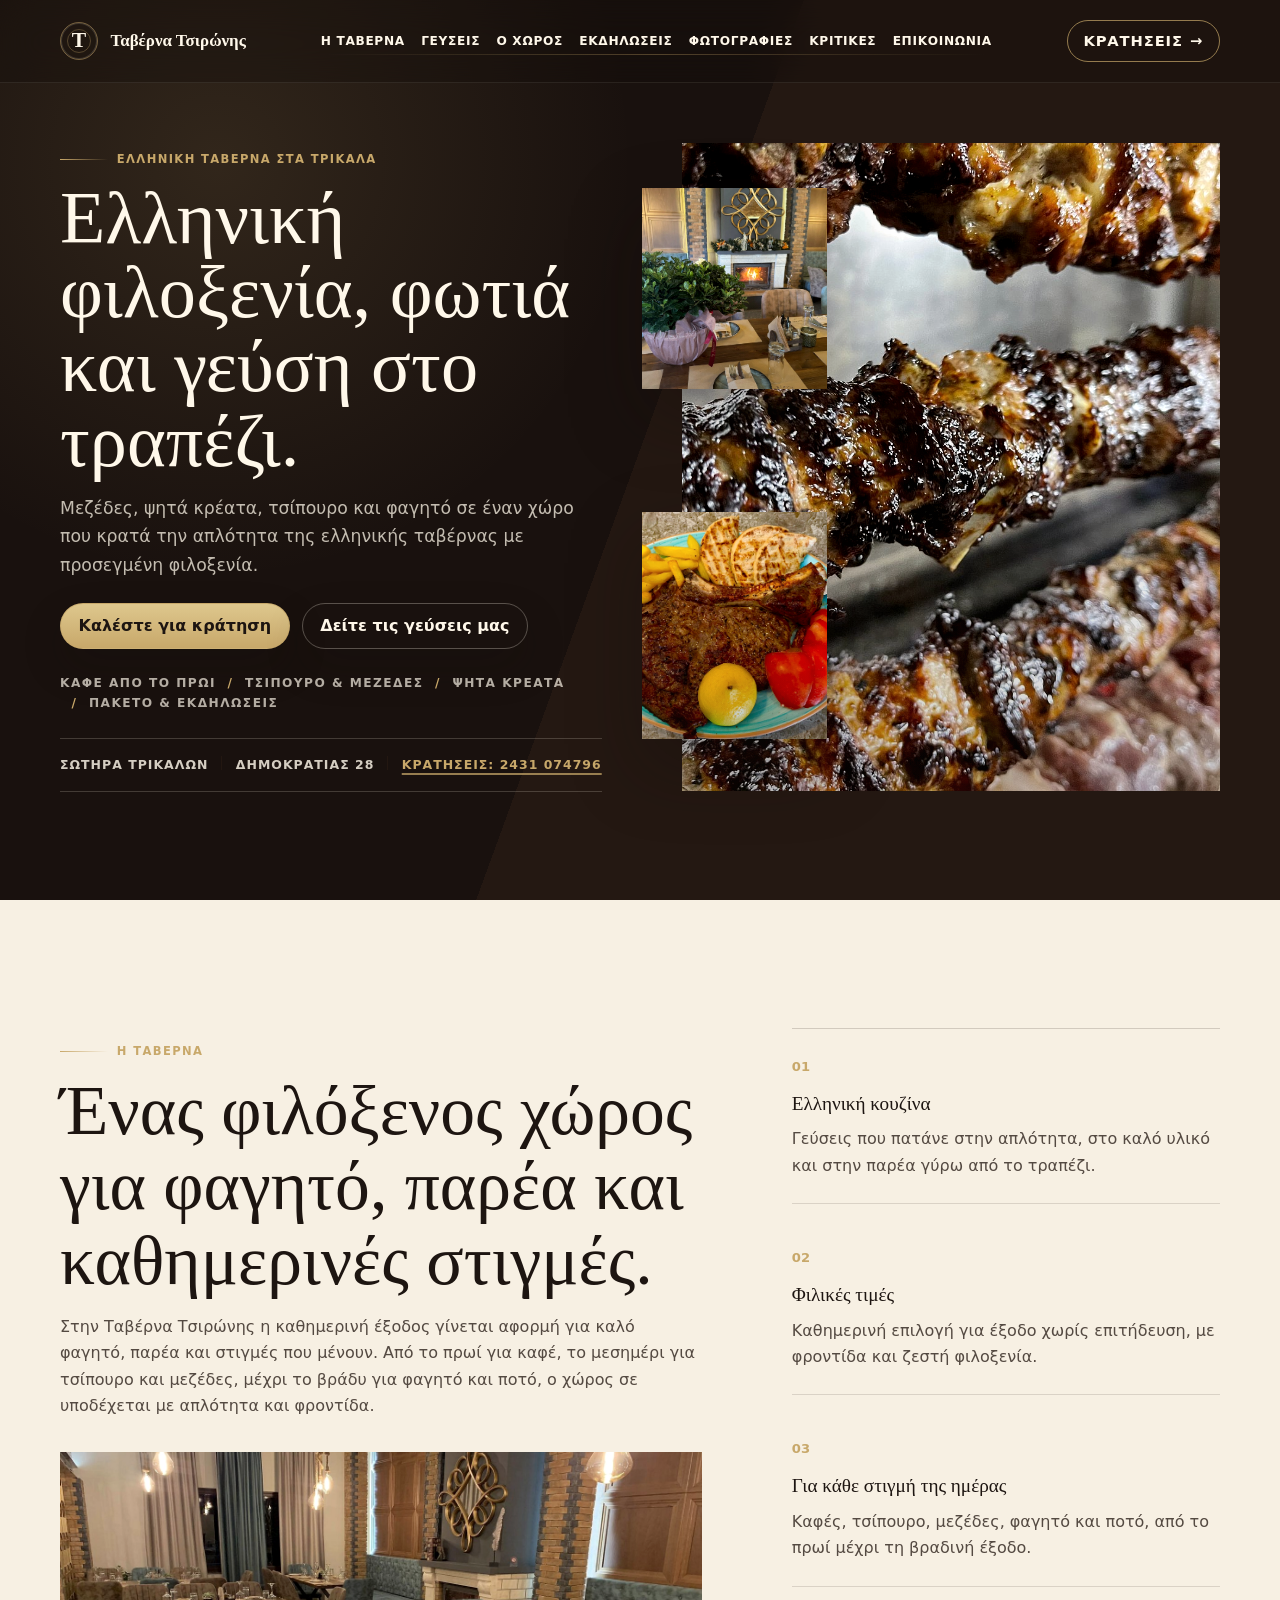
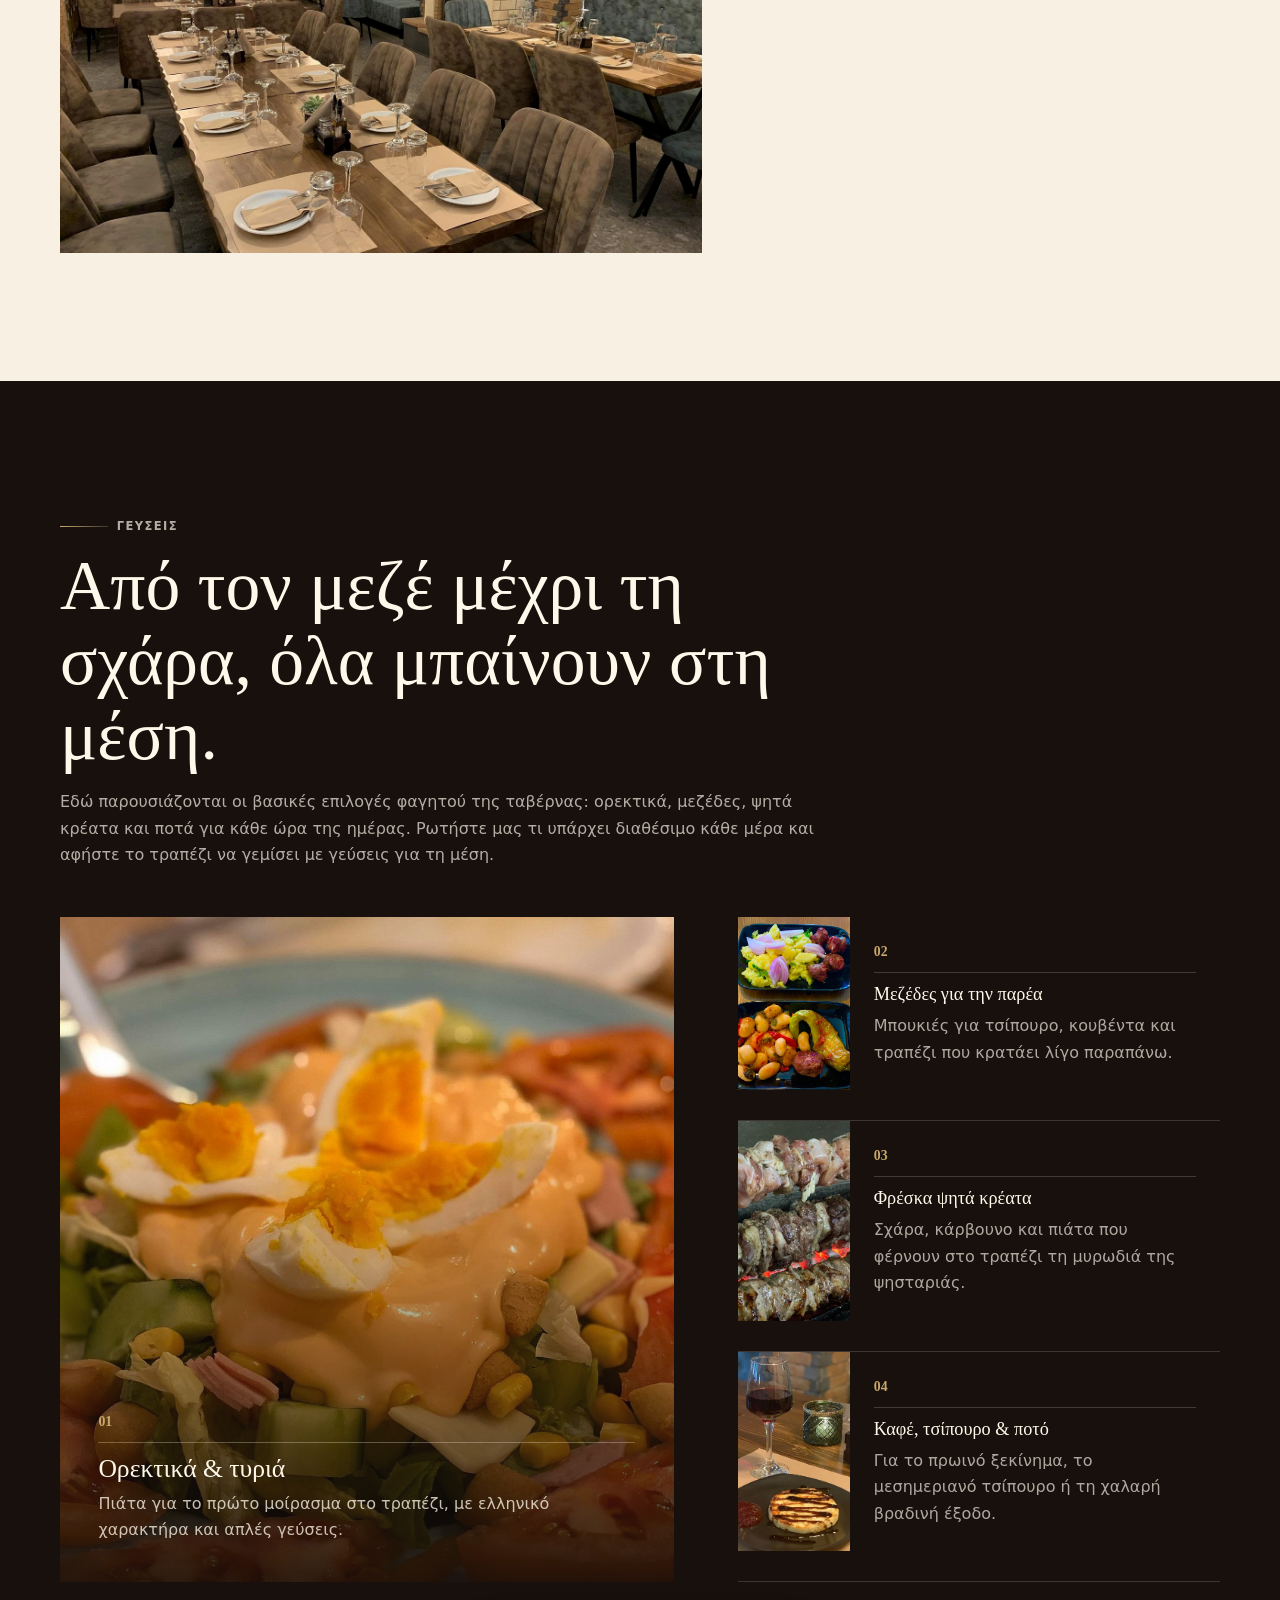
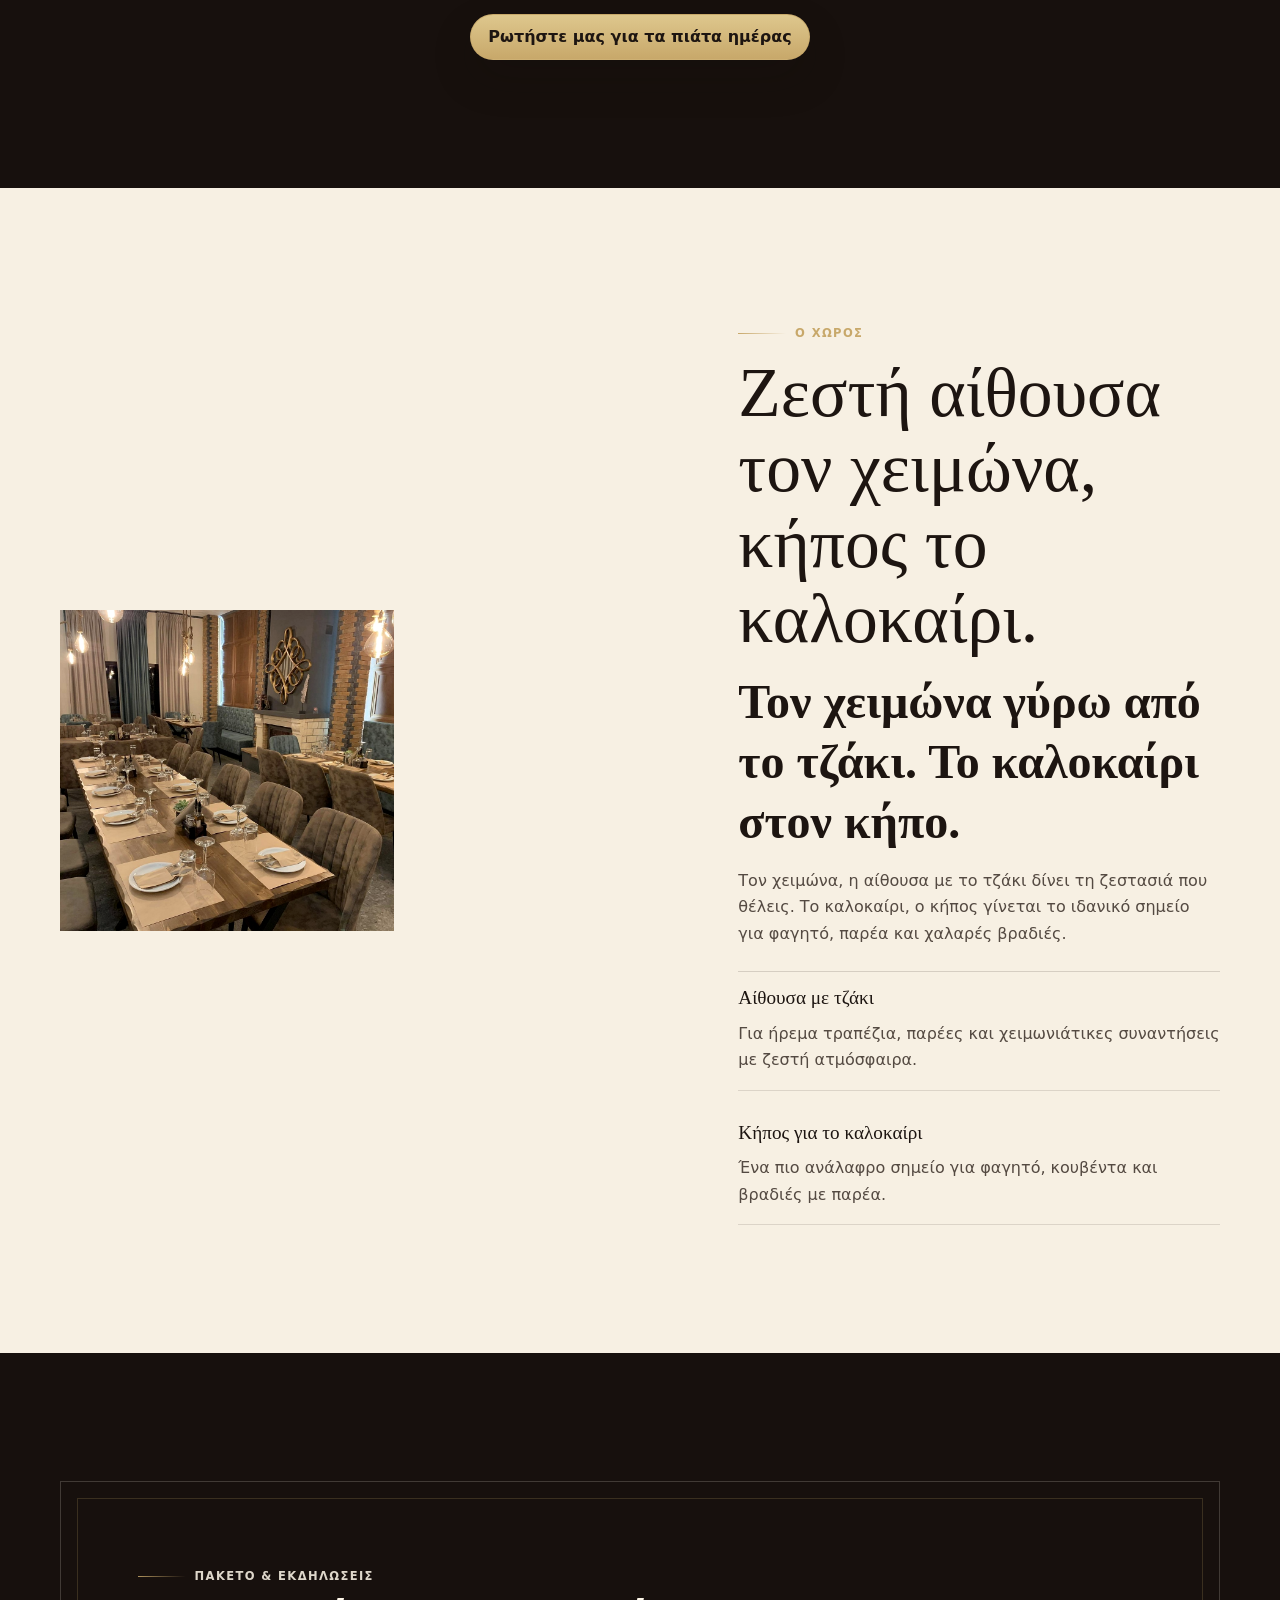
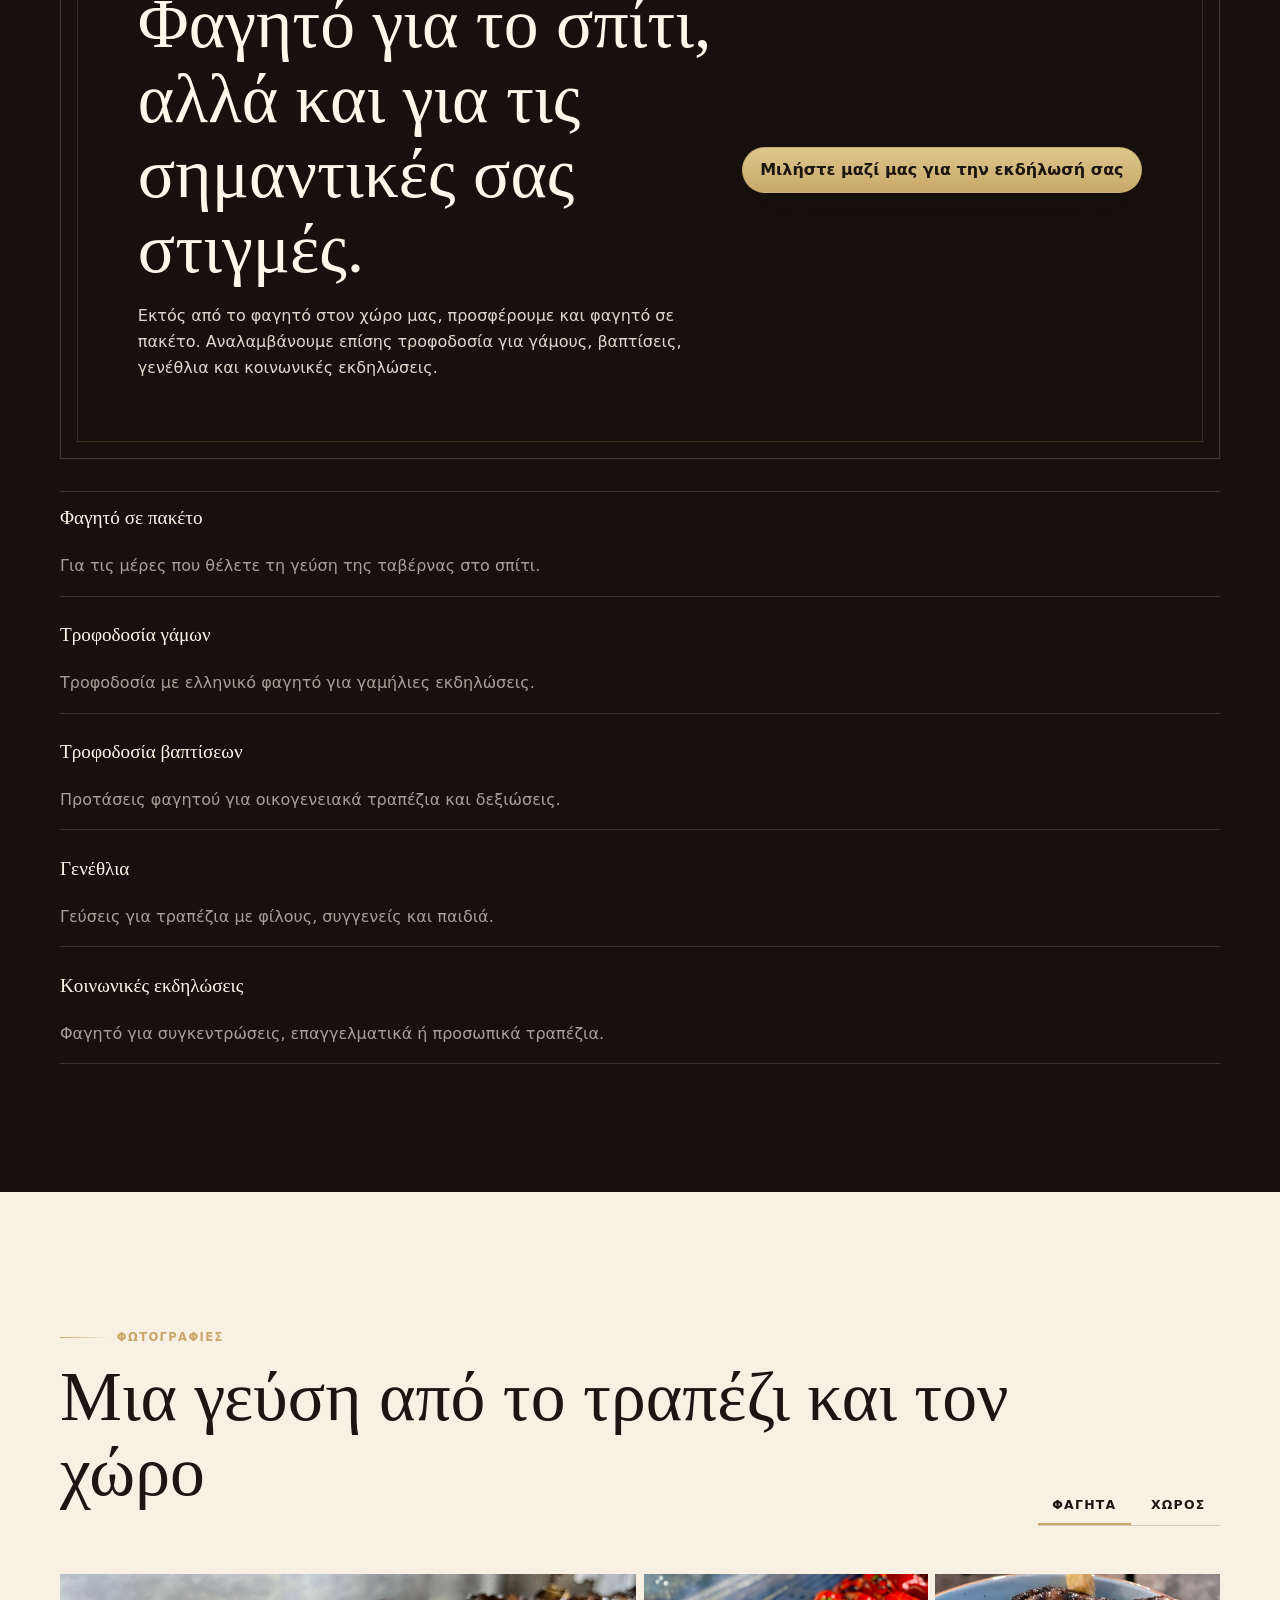
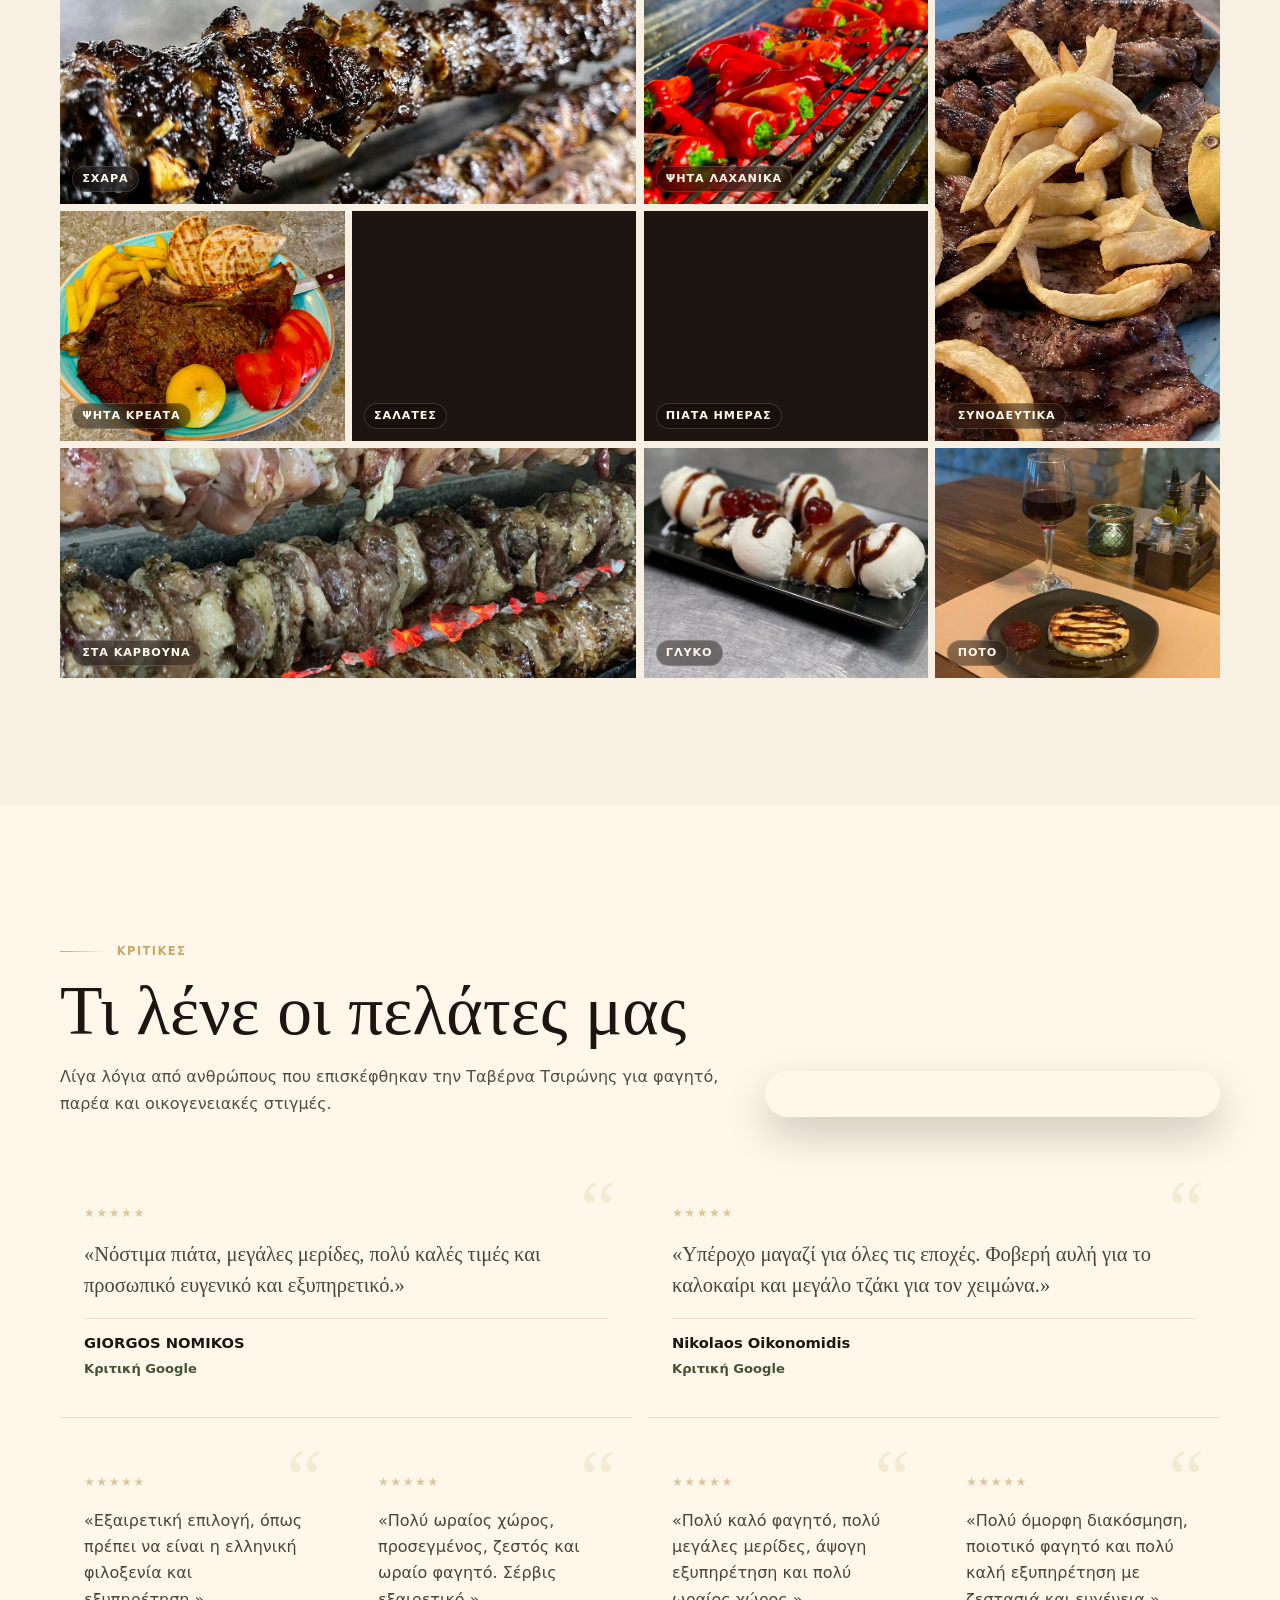
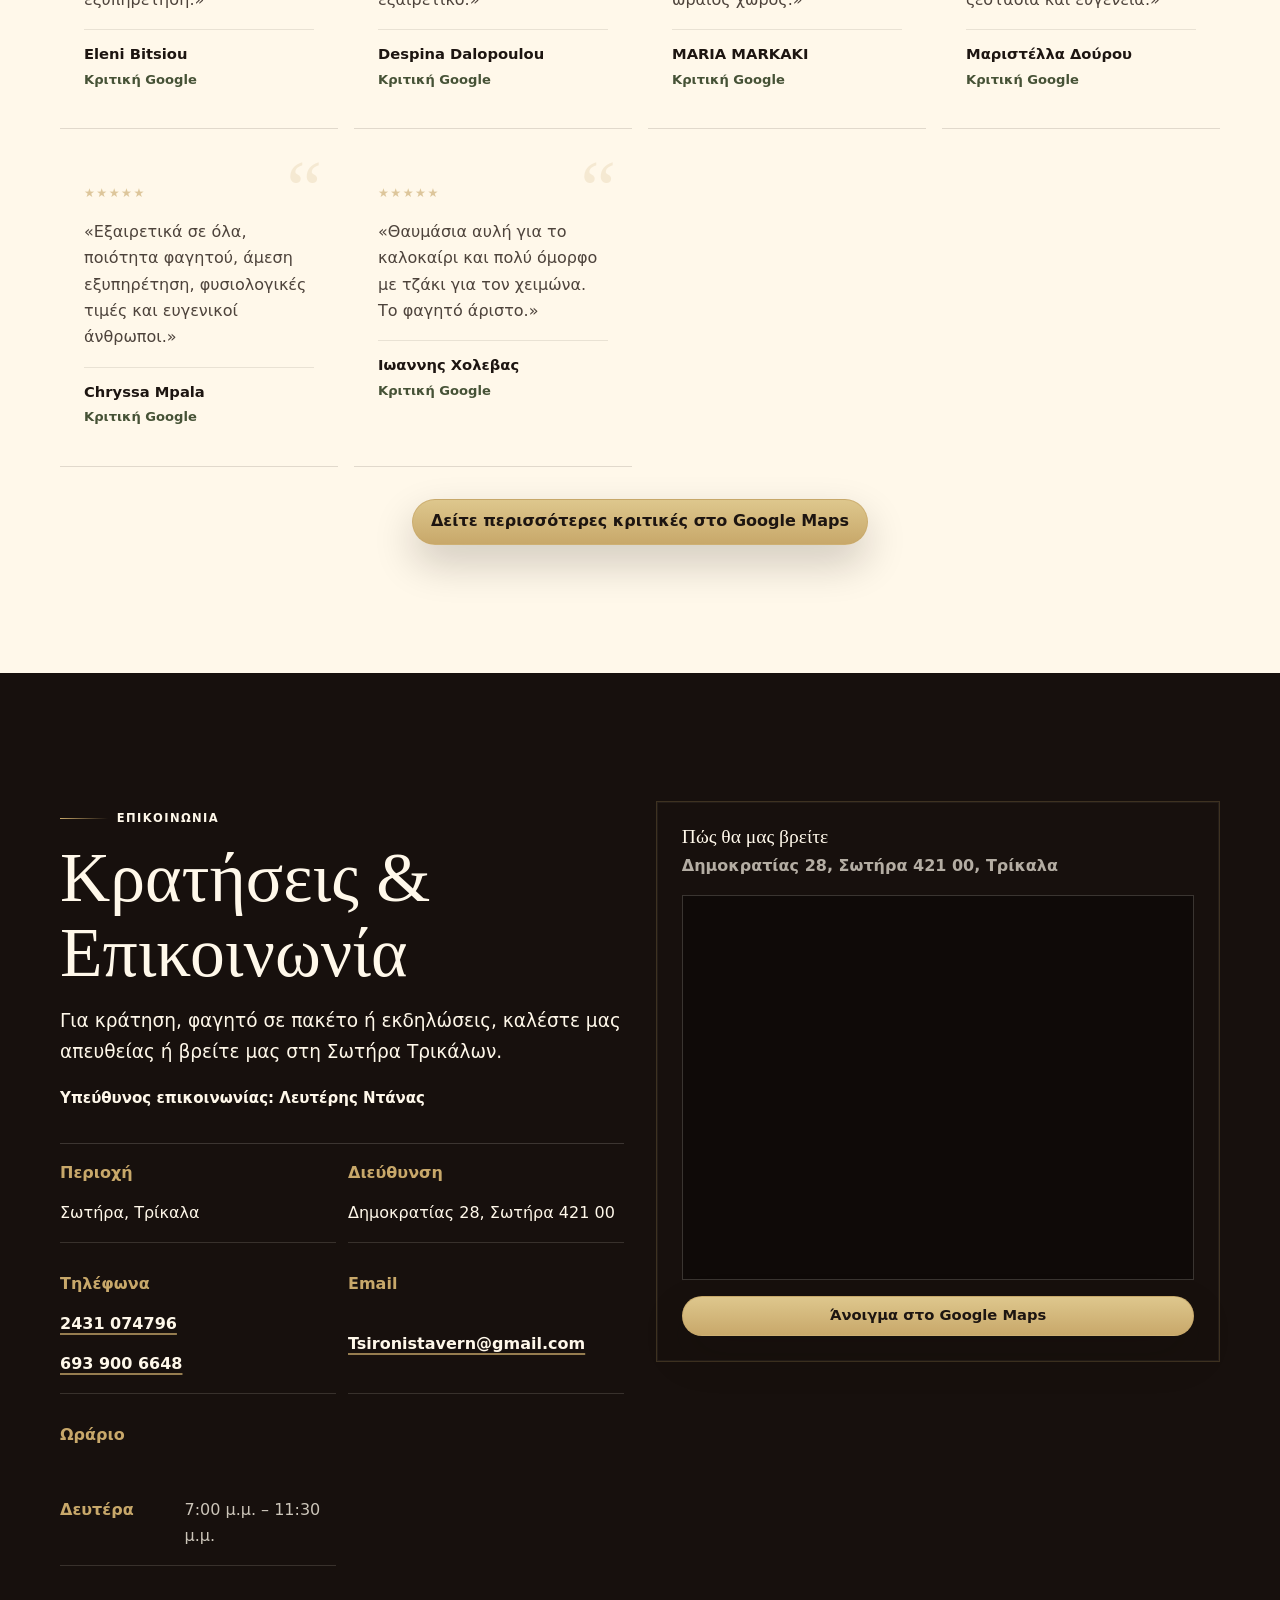
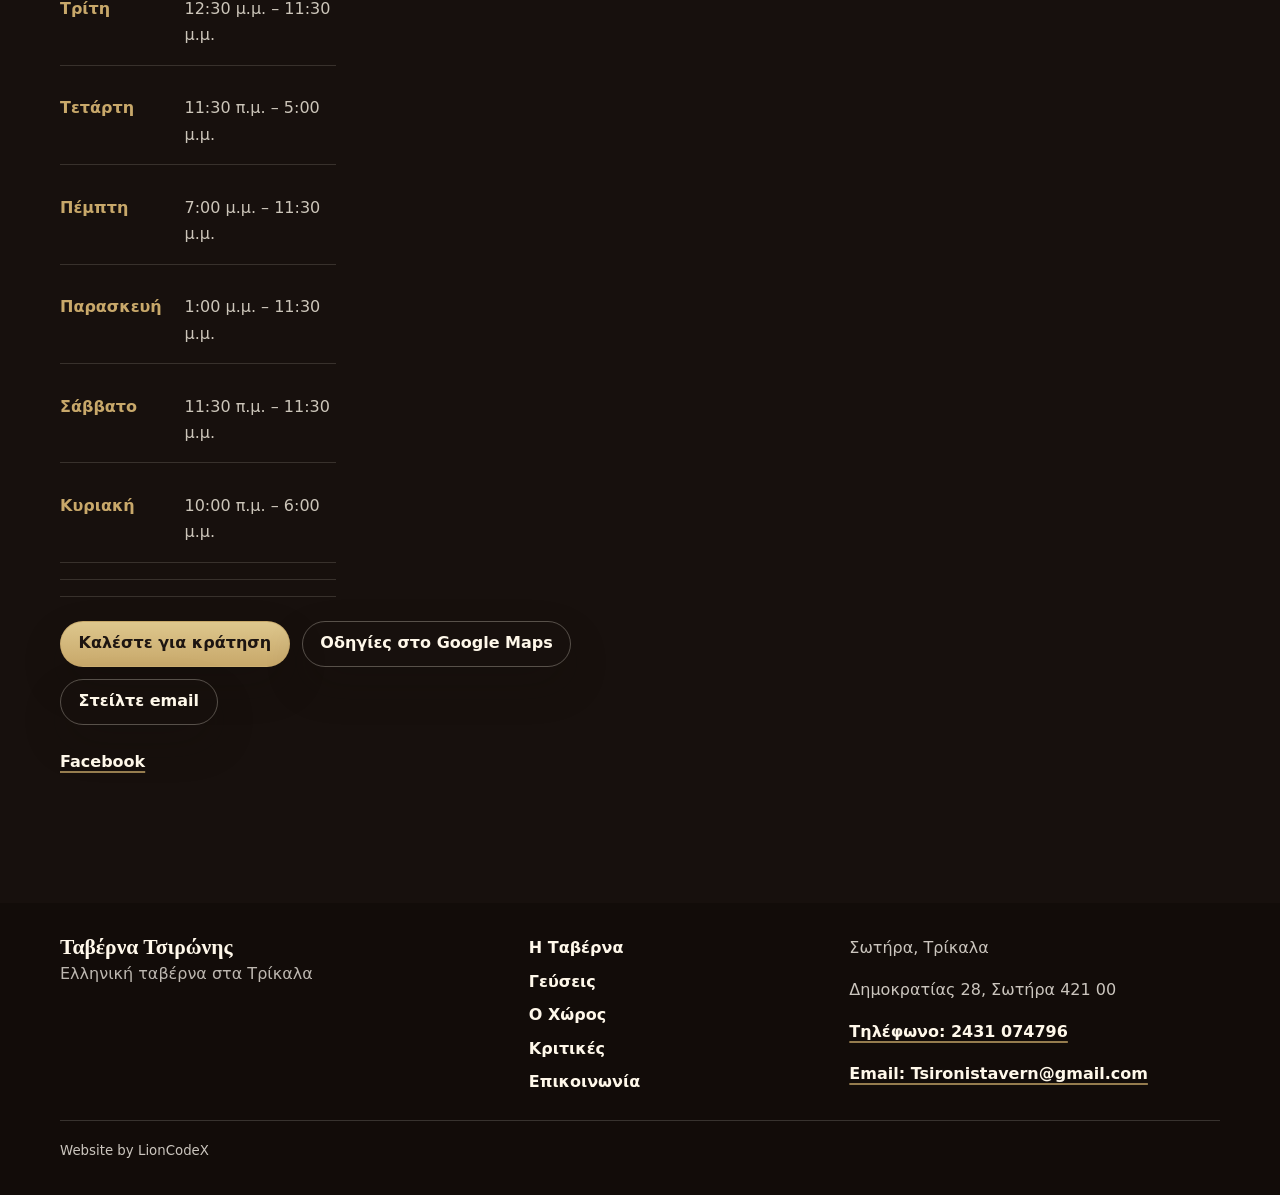
==== commit 0effcbae: "Finalize luxury editorial restaurant design" ====
--- a/index.html
+++ b/index.html
@@ -113,7 +113,7 @@
           <a href="#contact">Επικοινωνία</a>
         </nav>
 
-        <a class="btn btn--small header-cta" href="tel:+302431074796">Καλέστε μας</a>
+        <a class="btn btn--small header-cta" href="tel:+302431074796">Κρατήσεις</a>
       </div>
     </header>
 
@@ -122,8 +122,8 @@
         <div class="container hero-grid">
           <div class="hero-content">
             <p class="eyebrow">Ελληνική ταβέρνα στα Τρίκαλα</p>
-            <h1 id="hero-title">Γεύσεις ελληνικής ταβέρνας, όπως πρέπει να είναι.</h1>
-            <p class="hero-lead">Μεζέδες, ψητά κρέατα, τσίπουρο, καφέ και φαγητό σε έναν φιλόξενο χώρο για κάθε ώρα της ημέρας.</p>
+            <h1 id="hero-title">Ελληνική φιλοξενία, φωτιά και γεύση στο τραπέζι.</h1>
+            <p class="hero-lead">Μεζέδες, ψητά κρέατα, τσίπουρο και φαγητό σε έναν χώρο που κρατά την απλότητα της ελληνικής ταβέρνας με προσεγμένη φιλοξενία.</p>
 
             <div class="hero-actions" aria-label="Βασικές ενέργειες">
               <a class="btn" href="tel:+302431074796">Καλέστε για κράτηση</a>
@@ -166,6 +166,9 @@
             <p class="eyebrow">Η Ταβέρνα</p>
             <h2 id="about-title">Ένας φιλόξενος χώρος για φαγητό, παρέα και καθημερινές στιγμές.</h2>
             <p>Στην Ταβέρνα Τσιρώνης η καθημερινή έξοδος γίνεται αφορμή για καλό φαγητό, παρέα και στιγμές που μένουν. Από το πρωί για καφέ, το μεσημέρι για τσίπουρο και μεζέδες, μέχρι το βράδυ για φαγητό και ποτό, ο χώρος σε υποδέχεται με απλότητα και φροντίδα.</p>
+            <figure class="about-editorial-image">
+              <img src="./photos/esoteriko/esoteriko20.jpg" width="1400" height="1050" alt="Η κεντρική αίθουσα της ταβέρνας με ζεστό φωτισμό και στρωμένα τραπέζια" loading="lazy" decoding="async">
+            </figure>
           </div>
 
           <div class="feature-grid" aria-label="Χαρακτηριστικά ταβέρνας">
@@ -481,7 +484,8 @@
         <div class="container contact-grid">
           <div>
             <p class="eyebrow">Επικοινωνία</p>
-            <h2 id="contact-title">Ελάτε για καφέ, μεζέ, φαγητό ή μιλήστε μαζί μας για πακέτο και εκδηλώσεις.</h2>
+            <h2 id="contact-title">Κρατήσεις &amp; Επικοινωνία</h2>
+            <p class="reservation-lead">Για κράτηση, φαγητό σε πακέτο ή εκδηλώσεις, καλέστε μας απευθείας ή βρείτε μας στη Σωτήρα Τρικάλων.</p>
             <p class="contact-person">Υπεύθυνος επικοινωνίας: Λευτέρης Ντάνας</p>
 
             <address class="contact-list" aria-label="Στοιχεία επικοινωνίας">
@@ -517,8 +521,7 @@
             </address>
 
             <div class="contact-actions">
-              <a class="btn" href="tel:+302431074796">Καλέστε μας</a>
-              <a class="btn btn--ghost" href="tel:+306939006648">Καλέστε στο κινητό</a>
+              <a class="btn" href="tel:+302431074796">Καλέστε για κράτηση</a>
               <a class="btn btn--ghost" href="https://maps.app.goo.gl/DN95dcbK9DdCVcUy9" target="_blank" rel="noopener">Οδηγίες στο Google Maps</a>
               <a class="btn btn--ghost" href="mailto:Tsironistavern@gmail.com">Στείλτε email</a>
             </div>
--- a/assets/css/styles.css
+++ b/assets/css/styles.css
@@ -1558,3 +1558,1143 @@
     transition-duration: 0.01ms !important;
   }
 }
+
+/* Phase 4.5 luxury editorial direction */
+:root {
+  --espresso: #1d1511;
+  --espresso-2: #2b1d16;
+  --ink: #211813;
+  --paper: #f7f0e3;
+  --paper-warm: #efe1ca;
+  --paper-soft: #fff8ea;
+  --champagne: #c8a86a;
+  --champagne-soft: rgba(200, 168, 106, 0.34);
+  --terracotta: #9f4a30;
+  --terracotta-dark: #73331f;
+  --olive: #5b6245;
+  --aqua: #2f5153;
+  --line: rgba(43, 29, 22, 0.14);
+  --muted: rgba(33, 24, 19, 0.68);
+  --shadow-premium: 0 32px 90px rgba(20, 13, 10, 0.24);
+}
+
+body {
+  background: var(--paper);
+}
+
+.section {
+  padding-block: clamp(5.25rem, 10vw, 9rem);
+}
+
+.section-band {
+  background: var(--paper-soft);
+}
+
+.pattern-divider {
+  display: none;
+}
+
+.eyebrow {
+  color: var(--champagne);
+  font-size: 0.72rem;
+  font-weight: 700;
+  letter-spacing: 0.12em;
+}
+
+.eyebrow::before {
+  width: 3rem;
+  background: linear-gradient(90deg, var(--champagne), transparent);
+}
+
+h1,
+h2,
+h3 {
+  font-weight: 500;
+}
+
+h1 {
+  font-size: clamp(3.15rem, 10vw, 5.85rem);
+  letter-spacing: 0;
+}
+
+h2 {
+  font-size: clamp(2.35rem, 6vw, 4.35rem);
+}
+
+.btn {
+  color: var(--espresso);
+  background: linear-gradient(180deg, #dec78d, var(--champagne));
+  border-color: rgba(200, 168, 106, 0.72);
+  box-shadow: 0 18px 42px rgba(20, 13, 10, 0.2);
+  font-weight: 850;
+}
+
+.btn:hover {
+  color: var(--espresso);
+  background: linear-gradient(180deg, #ead8aa, #c6a15d);
+  border-color: var(--champagne);
+}
+
+.btn--ghost {
+  color: var(--paper-soft);
+  background: transparent;
+  border-color: rgba(255, 248, 234, 0.28);
+}
+
+.btn--ghost:hover {
+  color: var(--espresso);
+  background: var(--paper-soft);
+  border-color: var(--paper-soft);
+}
+
+.site-header {
+  position: fixed;
+  width: 100%;
+  background: rgba(18, 12, 9, 0.34);
+  border-bottom-color: rgba(255, 248, 234, 0.08);
+  backdrop-filter: blur(18px);
+}
+
+.site-header.is-scrolled {
+  background: rgba(255, 248, 234, 0.95);
+  border-color: rgba(43, 29, 22, 0.12);
+}
+
+.site-header.is-open {
+  background: rgba(29, 21, 17, 0.98);
+  border-color: rgba(255, 248, 234, 0.12);
+}
+
+.brand-mark {
+  color: var(--paper-soft);
+  background: transparent;
+  border-color: rgba(200, 168, 106, 0.52);
+  box-shadow: inset 0 0 0 1px rgba(255, 248, 234, 0.14);
+}
+
+.brand-mark::after {
+  border-color: rgba(200, 168, 106, 0.32);
+}
+
+.brand-text,
+.site-nav a,
+.nav-toggle span {
+  color: var(--paper-soft);
+}
+
+.site-header.is-scrolled .brand-text,
+.site-header.is-scrolled .site-nav a {
+  color: var(--espresso);
+}
+
+.site-header.is-scrolled .brand-mark {
+  color: var(--espresso);
+  background: radial-gradient(circle at 50% 50%, var(--paper-soft) 0 47%, transparent 48%), linear-gradient(145deg, rgba(200, 168, 106, 0.92), rgba(115, 51, 31, 0.7));
+}
+
+.site-header.is-scrolled .nav-toggle span {
+  background: var(--espresso);
+}
+
+.nav-toggle {
+  background: rgba(255, 248, 234, 0.09);
+  border-color: rgba(255, 248, 234, 0.18);
+  box-shadow: none;
+}
+
+.site-header.is-scrolled .nav-toggle {
+  background: rgba(43, 29, 22, 0.06);
+  border-color: rgba(43, 29, 22, 0.16);
+}
+
+.site-nav {
+  background: rgba(29, 21, 17, 0.98);
+  border-color: rgba(255, 248, 234, 0.16);
+  box-shadow: 0 26px 70px rgba(20, 13, 10, 0.28);
+}
+
+.site-nav a {
+  border-radius: 0;
+  font-size: 0.78rem;
+  font-weight: 750;
+  letter-spacing: 0.08em;
+  text-transform: uppercase;
+}
+
+.site-nav a:hover,
+.site-nav a[aria-current="true"] {
+  color: var(--champagne);
+  background: transparent;
+  box-shadow: inset 0 -1px 0 var(--champagne);
+}
+
+.header-cta {
+  color: var(--espresso);
+  background: linear-gradient(180deg, #dec78d, var(--champagne));
+  border-color: rgba(200, 168, 106, 0.7);
+}
+
+.hero {
+  min-height: 100svh;
+  padding-block: calc(var(--header-height) + 3.25rem) 4.5rem;
+  color: var(--paper-soft);
+  background:
+    radial-gradient(circle at 17% 18%, rgba(200, 168, 106, 0.14), transparent 26rem),
+    linear-gradient(110deg, #19110e 0 50%, #241812 50% 100%);
+}
+
+.hero::before {
+  display: none;
+}
+
+.hero-grid {
+  align-items: center;
+}
+
+.hero h1,
+.hero .eyebrow,
+.hero-lead {
+  color: var(--paper-soft);
+}
+
+.hero .eyebrow {
+  color: var(--champagne);
+}
+
+.hero-lead {
+  max-width: 540px;
+  color: rgba(255, 248, 234, 0.74);
+  font-size: clamp(1.02rem, 1.7vw, 1.22rem);
+}
+
+.badge-list {
+  gap: 0;
+  margin-top: var(--space-4);
+  color: rgba(255, 248, 234, 0.68);
+}
+
+.badge-list li {
+  padding: 0;
+  color: rgba(255, 248, 234, 0.68);
+  background: transparent;
+  border: 0;
+  box-shadow: none;
+  font-size: 0.76rem;
+  font-weight: 700;
+  letter-spacing: 0.12em;
+  text-transform: uppercase;
+}
+
+.badge-list li + li::before {
+  margin: 0 0.72rem;
+  color: var(--champagne);
+  content: "/";
+}
+
+.hero-info-strip {
+  max-width: none;
+  margin-top: var(--space-5);
+  padding: 1rem 0;
+  background: transparent;
+  border: 0;
+  border-block: 1px solid rgba(255, 248, 234, 0.18);
+  border-radius: 0;
+  box-shadow: none;
+  backdrop-filter: none;
+}
+
+.hero-info-strip span,
+.hero-info-strip a {
+  color: rgba(255, 248, 234, 0.82);
+  font-size: 0.78rem;
+  letter-spacing: 0.08em;
+  text-transform: uppercase;
+}
+
+.hero-info-strip a {
+  color: var(--champagne);
+  text-decoration-color: rgba(200, 168, 106, 0.72);
+}
+
+.hero-visual {
+  min-height: min(70svh, 680px);
+  padding: 0;
+  background: transparent;
+  border: 0;
+  border-radius: 0;
+  box-shadow: none;
+}
+
+.photo-tile {
+  border: 0;
+  border-radius: 0;
+}
+
+.photo-tile::before {
+  position: absolute;
+  inset: 0;
+  z-index: 1;
+  background: linear-gradient(180deg, transparent 45%, rgba(20, 13, 10, 0.22));
+  content: "";
+  pointer-events: none;
+}
+
+.photo-tile img {
+  filter: saturate(0.88) contrast(1.08);
+}
+
+.photo-tile--large::after {
+  display: none;
+}
+
+.about-section {
+  background: var(--paper);
+}
+
+.about-editorial-image {
+  margin: var(--space-5) 0 0;
+  overflow: hidden;
+}
+
+.about-editorial-image img {
+  width: 100%;
+  aspect-ratio: 16 / 10;
+  object-fit: cover;
+  filter: saturate(0.86) contrast(1.04);
+}
+
+.feature-grid {
+  border-top: 1px solid rgba(43, 29, 22, 0.18);
+}
+
+.feature-card {
+  padding: var(--space-4) 0;
+  border: 0;
+  border-bottom: 1px solid rgba(43, 29, 22, 0.14);
+}
+
+.feature-card::before {
+  display: none;
+}
+
+.feature-kicker,
+.taste-number {
+  color: var(--champagne);
+}
+
+.tastes-section {
+  background: #17100d;
+  color: var(--paper-soft);
+}
+
+.tastes-section h2,
+.tastes-section h3,
+.tastes-section p {
+  color: var(--paper-soft);
+}
+
+.tastes-section .section-heading p {
+  color: rgba(255, 248, 234, 0.68);
+}
+
+.taste-grid {
+  gap: 0;
+  border-top: 1px solid rgba(255, 248, 234, 0.16);
+}
+
+.taste-card {
+  background: transparent;
+  border: 0;
+  border-bottom: 1px solid rgba(255, 248, 234, 0.16);
+  border-radius: 0;
+  box-shadow: none;
+}
+
+.taste-card div {
+  background: transparent;
+}
+
+.taste-card h3 {
+  border-top-color: rgba(200, 168, 106, 0.34);
+}
+
+.taste-card p {
+  color: rgba(255, 248, 234, 0.66);
+}
+
+.place-section {
+  overflow: hidden;
+  background: var(--paper);
+}
+
+.place-media {
+  padding: 0;
+  background: transparent;
+  border: 0;
+  border-radius: 0;
+}
+
+.place-main,
+.place-accent {
+  border-radius: 0;
+  box-shadow: none;
+  filter: saturate(0.86) contrast(1.05);
+}
+
+.place-quote {
+  color: var(--espresso);
+  font-size: clamp(1.65rem, 4vw, 3rem);
+}
+
+.mini-feature-list {
+  border-top: 1px solid rgba(43, 29, 22, 0.16);
+}
+
+.mini-feature-list article {
+  padding: var(--space-3) 0;
+  background: transparent;
+  border: 0;
+  border-bottom: 1px solid rgba(43, 29, 22, 0.13);
+  border-radius: 0;
+}
+
+.events-section {
+  background: #17100d;
+}
+
+.cta-band {
+  padding: clamp(2rem, 6vw, 5rem);
+  background: transparent;
+  border: 1px solid rgba(255, 248, 234, 0.18);
+  border-radius: 0;
+  box-shadow: none;
+}
+
+.cta-band::before {
+  inset: 1rem;
+  border-color: rgba(200, 168, 106, 0.2);
+  border-radius: 0;
+}
+
+.service-grid {
+  border-top: 1px solid rgba(255, 248, 234, 0.16);
+}
+
+.service-card {
+  padding: var(--space-3) 0;
+  color: var(--paper-soft);
+  background: transparent;
+  border: 0;
+  border-bottom: 1px solid rgba(255, 248, 234, 0.14);
+  border-radius: 0;
+}
+
+.service-card h3,
+.service-card p {
+  color: var(--paper-soft);
+}
+
+.service-card h3 {
+  border: 0;
+}
+
+.service-card p {
+  color: rgba(255, 248, 234, 0.62);
+}
+
+.gallery-section {
+  background: var(--paper);
+}
+
+.gallery-controls {
+  padding: 0;
+  background: transparent;
+  border: 0;
+  border-bottom: 1px solid rgba(43, 29, 22, 0.18);
+  border-radius: 0;
+  box-shadow: none;
+}
+
+.filter-button {
+  border-radius: 0;
+  font-size: 0.78rem;
+  letter-spacing: 0.1em;
+  text-transform: uppercase;
+}
+
+.filter-button:hover,
+.filter-button.is-active {
+  color: var(--espresso);
+  background: transparent;
+  box-shadow: inset 0 -2px 0 var(--champagne);
+}
+
+.gallery-grid {
+  gap: 0.45rem;
+}
+
+.gallery-item {
+  border-radius: 0;
+  box-shadow: none;
+}
+
+.gallery-item span {
+  background: rgba(20, 13, 10, 0.44);
+  border-color: rgba(255, 248, 234, 0.16);
+  font-size: 0.7rem;
+  letter-spacing: 0.08em;
+  text-transform: uppercase;
+}
+
+.reviews-section {
+  background: var(--paper-soft);
+}
+
+.review-card,
+.review-card--featured {
+  background: transparent;
+  border: 0;
+  border-bottom: 1px solid rgba(43, 29, 22, 0.14);
+  border-radius: 0;
+  box-shadow: none;
+}
+
+.review-stars {
+  color: rgba(200, 168, 106, 0.76);
+  font-size: 0.84rem;
+}
+
+.review-card::before {
+  color: rgba(200, 168, 106, 0.18);
+}
+
+.contact-section {
+  background: #17100d;
+  color: var(--paper-soft);
+}
+
+.contact-section h2,
+.contact-section h3,
+.contact-section .eyebrow,
+.contact-section p {
+  color: var(--paper-soft);
+}
+
+.reservation-lead,
+.contact-person {
+  max-width: 620px;
+  color: rgba(255, 248, 234, 0.68);
+}
+
+.contact-list {
+  border-top: 1px solid rgba(255, 248, 234, 0.16);
+}
+
+.contact-list span {
+  padding: 1rem 0;
+  background: transparent;
+  border: 0;
+  border-bottom: 1px solid rgba(255, 248, 234, 0.14);
+  border-radius: 0;
+  box-shadow: none;
+}
+
+.contact-list strong,
+.hours-list b {
+  color: var(--champagne);
+}
+
+.contact-list a,
+.footer-contact a,
+.social-links a {
+  color: var(--paper-soft);
+  text-decoration-color: rgba(200, 168, 106, 0.72);
+}
+
+.hours-list span {
+  color: rgba(255, 248, 234, 0.78);
+}
+
+.map-embed-card {
+  background: transparent;
+  border-color: rgba(255, 248, 234, 0.16);
+  border-radius: 0;
+  box-shadow: none;
+}
+
+.map-card-copy p {
+  color: rgba(255, 248, 234, 0.68);
+}
+
+.map-embed {
+  border-color: rgba(255, 248, 234, 0.18);
+  border-radius: 0;
+}
+
+.site-footer {
+  background: #120c09;
+}
+
+@media (min-width: 760px) {
+  .hero-grid {
+    grid-template-columns: minmax(0, 0.88fr) minmax(0, 1.12fr);
+  }
+
+  .about-section .two-column {
+    grid-template-columns: minmax(0, 1.05fr) minmax(18rem, 0.7fr);
+    gap: clamp(3rem, 7vw, 7rem);
+  }
+
+  .taste-grid {
+    grid-template-columns: minmax(0, 1.12fr) minmax(0, 0.88fr);
+    gap: 0 clamp(2rem, 5vw, 5rem);
+    border-top: 0;
+  }
+
+  .taste-card:first-child {
+    grid-row: span 3;
+    border-bottom: 0;
+  }
+
+  .taste-card:not(:first-child) {
+    grid-template-columns: 7rem minmax(0, 1fr);
+    align-items: center;
+  }
+
+  .taste-card:not(:first-child) img {
+    aspect-ratio: 1 / 1;
+  }
+
+  .place-grid {
+    grid-template-columns: minmax(0, 1.1fr) minmax(0, 0.9fr);
+    gap: clamp(3rem, 7vw, 7rem);
+  }
+
+  .events-section .service-grid {
+    grid-template-columns: 1fr;
+  }
+}
+
+@media (min-width: 760px) and (max-width: 959px) {
+  h1 {
+    font-size: clamp(3.1rem, 7vw, 4rem);
+  }
+
+  .hero {
+    min-height: auto;
+    padding-bottom: 4rem;
+  }
+
+  .hero-visual {
+    min-height: 460px;
+  }
+
+  .badge-list {
+    display: none;
+  }
+}
+
+@media (min-width: 960px) {
+  .site-header:not(.is-scrolled) .site-nav {
+    background: transparent;
+    border-color: transparent;
+    box-shadow: none;
+  }
+
+  .site-header:not(.is-scrolled) .site-nav a[aria-current="true"] {
+    color: var(--champagne);
+    box-shadow: inset 0 -1px 0 var(--champagne);
+  }
+
+  .hero-visual {
+    position: relative;
+    display: block;
+    min-height: min(76svh, 720px);
+  }
+
+  .photo-tile--large {
+    position: absolute;
+    inset: 0 0 0 9%;
+  }
+
+  .photo-tile--small {
+    position: absolute;
+    left: 0;
+    z-index: 2;
+    width: 34%;
+    box-shadow: 0 28px 70px rgba(20, 13, 10, 0.34);
+  }
+
+  .photo-tile--top {
+    top: 8%;
+    height: 34%;
+  }
+
+  .photo-tile--bottom {
+    bottom: 9%;
+    height: 38%;
+  }
+
+  .gallery-grid {
+    grid-auto-rows: 230px;
+  }
+
+  .review-card--featured p {
+    font-size: 1.28rem;
+  }
+}
+
+@media (min-width: 1120px) {
+  .site-nav {
+    background: transparent;
+    border: 0;
+    box-shadow: none;
+  }
+
+  .site-nav::after {
+    background: linear-gradient(90deg, transparent, rgba(200, 168, 106, 0.34), transparent);
+  }
+
+  .site-header.is-scrolled .site-nav {
+    background: rgba(255, 248, 234, 0.62);
+    border: 1px solid rgba(43, 29, 22, 0.1);
+  }
+
+  .header-cta {
+    background: transparent;
+    border-color: rgba(200, 168, 106, 0.7);
+    color: var(--paper-soft);
+    box-shadow: none;
+  }
+
+  .site-header.is-scrolled .header-cta {
+    color: var(--espresso);
+  }
+}
+
+@media (min-width: 960px) and (max-width: 1119px) {
+  .site-header:not(.is-scrolled) .site-nav,
+  .site-header.is-open .site-nav {
+    background: rgba(29, 21, 17, 0.98);
+    border-color: rgba(255, 248, 234, 0.16);
+    box-shadow: 0 26px 70px rgba(20, 13, 10, 0.28);
+  }
+}
+
+@media (max-width: 759px) {
+  .section {
+    padding-block: 4.75rem;
+  }
+
+  h1 {
+    font-size: clamp(2.35rem, 11vw, 2.85rem);
+  }
+
+  h2 {
+    font-size: clamp(2rem, 9vw, 2.5rem);
+  }
+
+  .hero {
+    min-height: auto;
+    padding-block: calc(var(--header-height) + 1.55rem) 2.75rem;
+  }
+
+  .hero-lead {
+    font-size: 0.98rem;
+  }
+
+  .hero-actions {
+    display: grid;
+  }
+
+  .hero-visual {
+    min-height: 260px;
+  }
+
+  .badge-list {
+    display: none;
+  }
+
+  .hero-info-strip {
+    margin-top: var(--space-3);
+    padding-block: 0.8rem;
+  }
+
+  .taste-card:not(:first-child) {
+    grid-template-columns: 5.5rem minmax(0, 1fr);
+    align-items: center;
+  }
+
+  .taste-card:not(:first-child) img {
+    aspect-ratio: 1 / 1;
+  }
+
+  .contact-actions {
+    display: grid;
+  }
+}
+
+/* Phase 4.6 final luxury editorial refinement */
+:root {
+  --serif-editorial: "Iowan Old Style", "Palatino Linotype", Palatino, Georgia, "Times New Roman", serif;
+}
+
+h1,
+h2,
+h3,
+.brand-mark,
+.brand-text,
+.place-quote,
+.review-card--featured p {
+  font-family: var(--serif-editorial);
+}
+
+h1,
+h2,
+h3 {
+  font-weight: 540;
+}
+
+.site-nav a {
+  letter-spacing: 0.105em;
+}
+
+.header-cta {
+  letter-spacing: 0.08em;
+  text-transform: uppercase;
+}
+
+.header-cta::after {
+  margin-left: 0.45rem;
+  content: "→";
+}
+
+.photo-tile--large img {
+  object-position: center 48%;
+}
+
+.photo-tile--top img {
+  object-position: center 58%;
+}
+
+.photo-tile--bottom img {
+  object-position: center 52%;
+}
+
+.tastes-section .eyebrow::before {
+  background: linear-gradient(90deg, var(--champagne), rgba(255, 248, 234, 0.16));
+}
+
+.taste-card h3 {
+  border-top-color: rgba(255, 248, 234, 0.18);
+}
+
+.map-embed-card {
+  padding: clamp(1rem, 2.5vw, 1.55rem);
+  border-color: rgba(200, 168, 106, 0.22);
+  box-shadow: inset 0 0 0 1px rgba(255, 248, 234, 0.05);
+}
+
+.map-embed {
+  background: #0f0a08;
+}
+
+.map-embed iframe {
+  filter: grayscale(28%) saturate(70%) contrast(0.95);
+}
+
+.contact-list {
+  margin-top: var(--space-5);
+}
+
+.contact-list span {
+  gap: 0.85rem 1.15rem;
+}
+
+.contact-list > span:last-child {
+  align-items: start;
+}
+
+.reservation-lead {
+  font-size: clamp(1rem, 1.7vw, 1.16rem);
+}
+
+.contact-person {
+  margin-top: var(--space-2);
+  color: rgba(255, 248, 234, 0.58);
+  font-size: 0.94rem;
+}
+
+.review-card,
+.review-card--featured {
+  padding-block: clamp(1.45rem, 3vw, 2.35rem);
+}
+
+.review-stars {
+  color: rgba(200, 168, 106, 0.62);
+  font-size: 0.76rem;
+  letter-spacing: 0.12em;
+}
+
+.review-card footer {
+  border-top-color: rgba(43, 29, 22, 0.1);
+}
+
+@media (min-width: 760px) {
+  .taste-card:first-child {
+    position: relative;
+    display: block;
+    min-height: clamp(32rem, 52vw, 42rem);
+    overflow: hidden;
+  }
+
+  .taste-card:first-child img {
+    position: absolute;
+    inset: 0;
+    width: 100%;
+    height: 100%;
+    aspect-ratio: auto;
+    object-fit: cover;
+    object-position: center 48%;
+  }
+
+  .taste-card:first-child::after {
+    position: absolute;
+    inset: 34% 0 0;
+    background: linear-gradient(180deg, rgba(18, 12, 9, 0), rgba(18, 12, 9, 0.88));
+    content: "";
+    pointer-events: none;
+  }
+
+  .taste-card:first-child div {
+    position: absolute;
+    inset: auto 0 0;
+    z-index: 2;
+    padding: clamp(1.55rem, 3vw, 2.55rem);
+    background: transparent;
+  }
+
+  .taste-card:first-child h3 {
+    border-top-color: rgba(255, 248, 234, 0.28);
+    font-size: clamp(1.45rem, 2vw, 2rem);
+  }
+
+  .taste-card:first-child p {
+    max-width: 30rem;
+    color: rgba(255, 248, 234, 0.76);
+  }
+}
+
+@media (min-width: 960px) {
+  .hero {
+    padding-block: calc(var(--header-height) + 2.25rem) 3.25rem;
+  }
+
+  .hero-grid {
+    grid-template-columns: minmax(0, 0.96fr) minmax(0, 1.04fr);
+  }
+
+  h1 {
+    font-size: clamp(3.25rem, 5.8vw, 4.8rem);
+    line-height: 1;
+  }
+
+  .hero-lead {
+    font-size: clamp(1rem, 1.35vw, 1.16rem);
+  }
+
+  .badge-list {
+    margin-top: var(--space-3);
+  }
+
+  .hero-info-strip {
+    margin-top: var(--space-4);
+  }
+
+  .hero-visual {
+    min-height: min(72svh, 660px);
+  }
+
+  .photo-tile--large {
+    inset: 0 0 0 7%;
+  }
+
+  .photo-tile--small {
+    width: 32%;
+  }
+
+  .photo-tile--top {
+    top: 7%;
+    height: 31%;
+  }
+
+  .photo-tile--bottom {
+    bottom: 8%;
+    height: 35%;
+  }
+}
+
+@media (max-width: 759px) {
+  .hero {
+    padding-block: calc(var(--header-height) + 1.2rem) 2.45rem;
+  }
+
+  .hero-grid {
+    gap: var(--space-4);
+  }
+
+  h1 {
+    font-size: clamp(2.25rem, 10.2vw, 2.72rem);
+  }
+
+  .hero-lead {
+    font-size: 0.96rem;
+  }
+
+  .hero-actions {
+    gap: 0.72rem;
+  }
+
+  .hero-visual {
+    min-height: 238px;
+  }
+
+  .hero-info-strip span,
+  .hero-info-strip a {
+    font-size: 0.72rem;
+  }
+
+  .map-embed-card {
+    padding: 1rem;
+  }
+
+  .contact-list span {
+    grid-template-columns: 1fr;
+  }
+}
+
+@media (min-width: 1120px) {
+  .brand {
+    flex: 0 0 auto;
+    min-width: max-content;
+  }
+
+  .brand-text {
+    overflow: visible;
+    text-overflow: clip;
+  }
+}
+
+/* Phase 4.7 final navbar fit polish */
+.site-nav a,
+.header-cta,
+.hero-info-strip span,
+.hero-info-strip a {
+  white-space: nowrap;
+}
+
+@media (min-width: 1120px) and (max-width: 1199px) {
+  .nav-toggle {
+    display: inline-flex;
+  }
+
+  .header-cta {
+    display: none;
+  }
+
+  .site-nav {
+    position: fixed;
+    top: calc(var(--header-height) + 0.75rem);
+    right: 1rem;
+    left: 1rem;
+    isolation: auto;
+    display: grid;
+    gap: 0.2rem;
+    padding: 0.7rem;
+    background: rgba(29, 21, 17, 0.98);
+    border: 1px solid rgba(255, 248, 234, 0.16);
+    border-radius: calc(var(--radius) + 4px);
+    box-shadow: 0 26px 70px rgba(20, 13, 10, 0.28);
+    opacity: 0;
+    overflow: visible;
+    pointer-events: none;
+    transform: translateY(-8px);
+  }
+
+  .site-nav::after {
+    display: none;
+  }
+
+  .site-header.is-open .site-nav {
+    opacity: 1;
+    pointer-events: auto;
+    transform: translateY(0);
+  }
+
+  .site-header.is-open .site-nav a {
+    color: var(--paper-soft);
+  }
+
+  .site-nav a {
+    padding: 0.72rem 0.85rem;
+    font-size: 0.92rem;
+    letter-spacing: 0.07em;
+  }
+}
+
+@media (min-width: 1200px) {
+  .header-inner {
+    gap: clamp(0.65rem, 1.2vw, 1rem);
+  }
+
+  .site-nav {
+    flex: 0 1 auto;
+    gap: 0.02rem;
+    min-width: 0;
+    padding: 0.24rem;
+  }
+
+  .site-nav a {
+    flex: 0 0 auto;
+    padding: 0.5rem 0.5rem;
+    font-size: 0.76rem;
+    letter-spacing: 0.055em;
+    line-height: 1;
+  }
+
+  .header-cta {
+    flex: 0 0 auto;
+    min-height: 42px;
+    padding-inline: 0.98rem;
+    letter-spacing: 0.06em;
+  }
+}
+
+@media (min-width: 960px) and (max-width: 1199px) {
+  .hero-info-strip {
+    column-gap: 0.55rem;
+  }
+
+  .hero-info-strip span,
+  .hero-info-strip a {
+    font-size: 0.68rem;
+    letter-spacing: 0.045em;
+  }
+
+  .hero-info-strip span + span::before,
+  .hero-info-strip a::before {
+    margin: 0 0.48rem 0 0.18rem;
+  }
+}
+
+@media (min-width: 1320px) {
+  .site-nav {
+    gap: 0.08rem;
+  }
+
+  .site-nav a {
+    padding-inline: 0.66rem;
+    font-size: 0.8rem;
+    letter-spacing: 0.065em;
+  }
+}
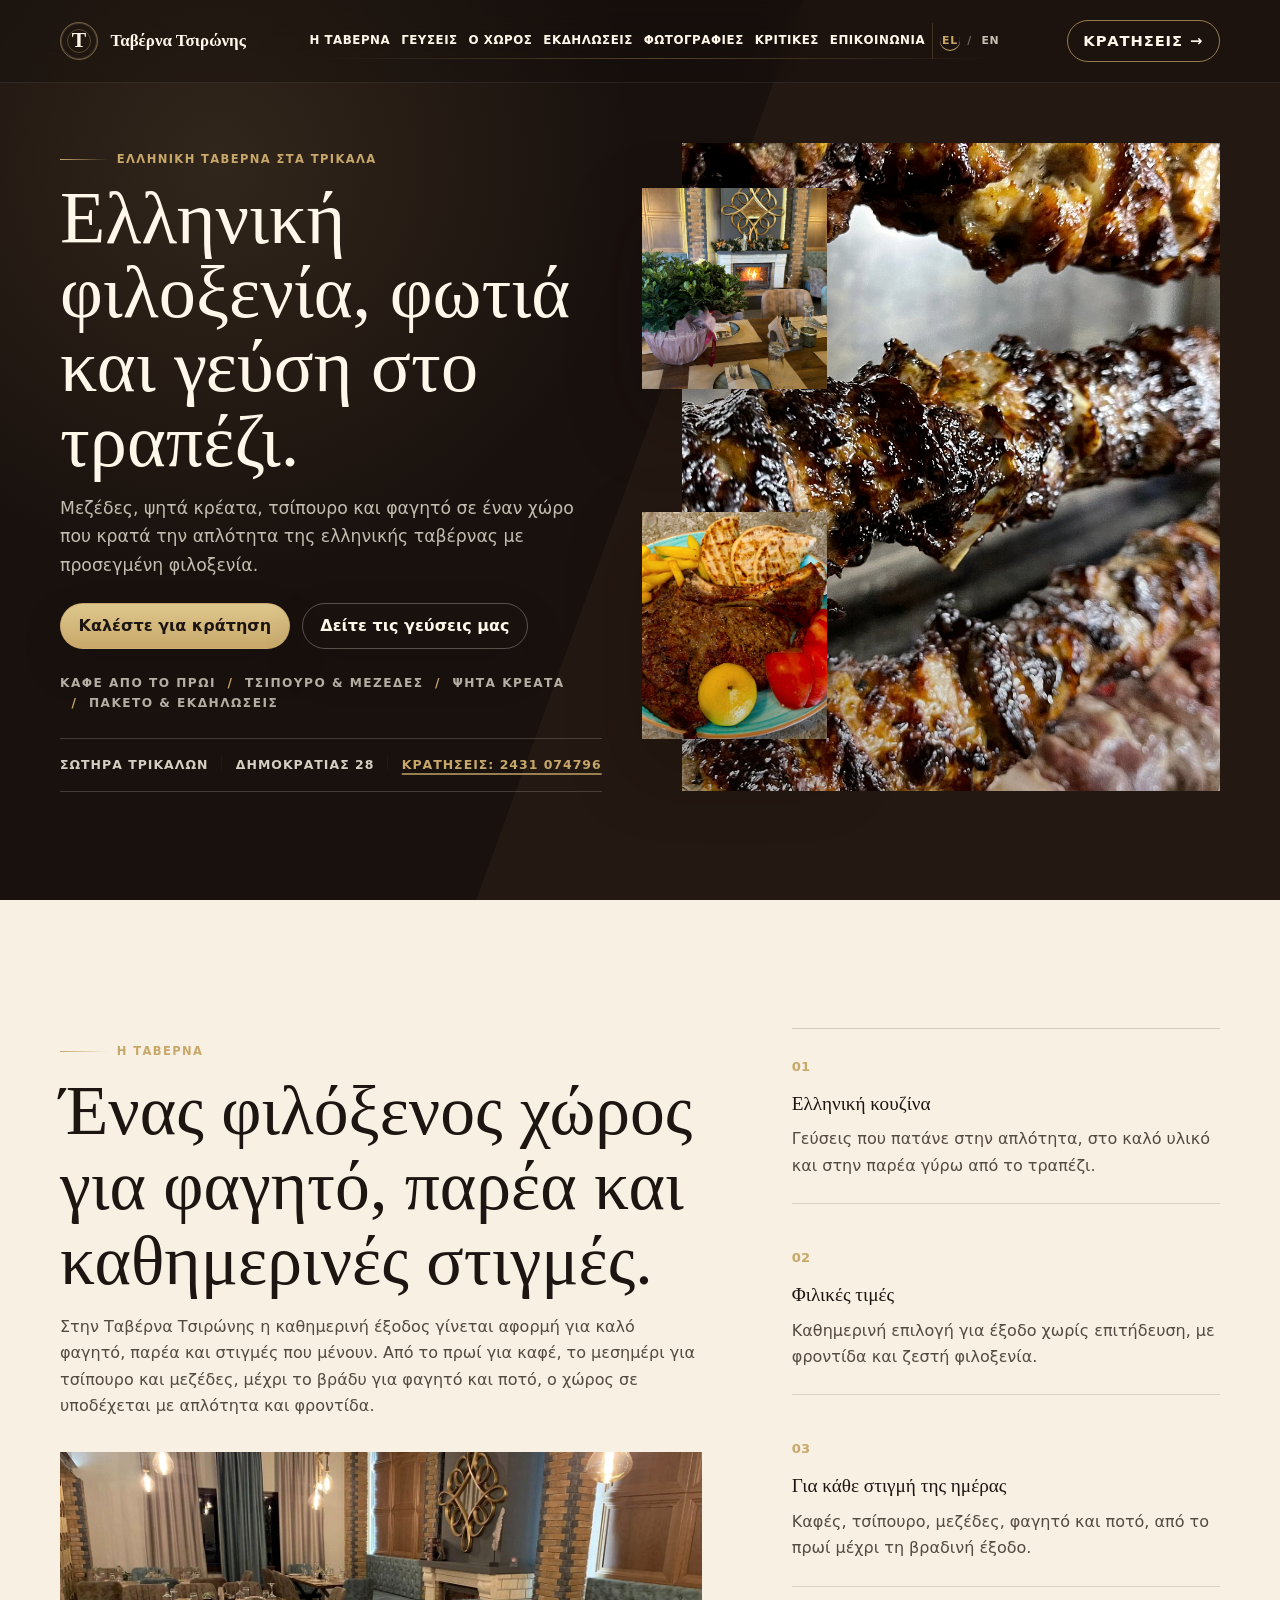
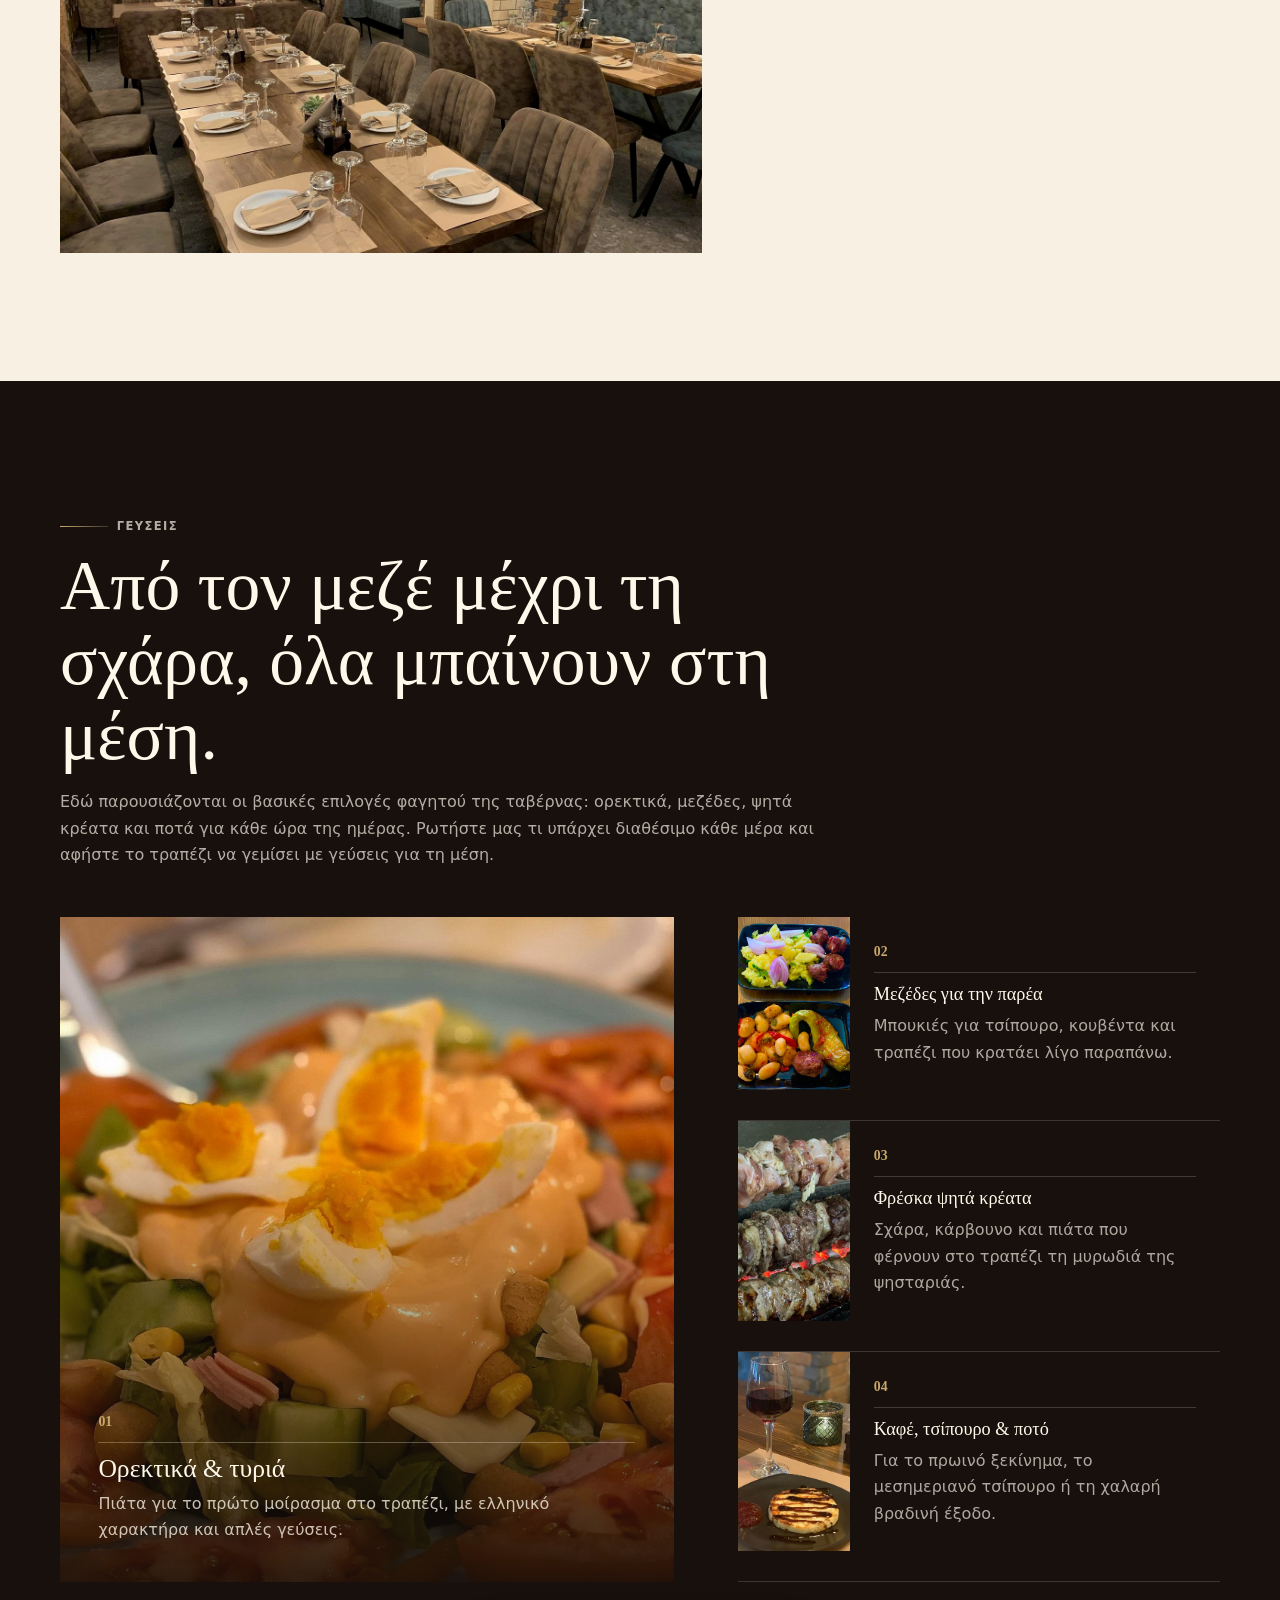
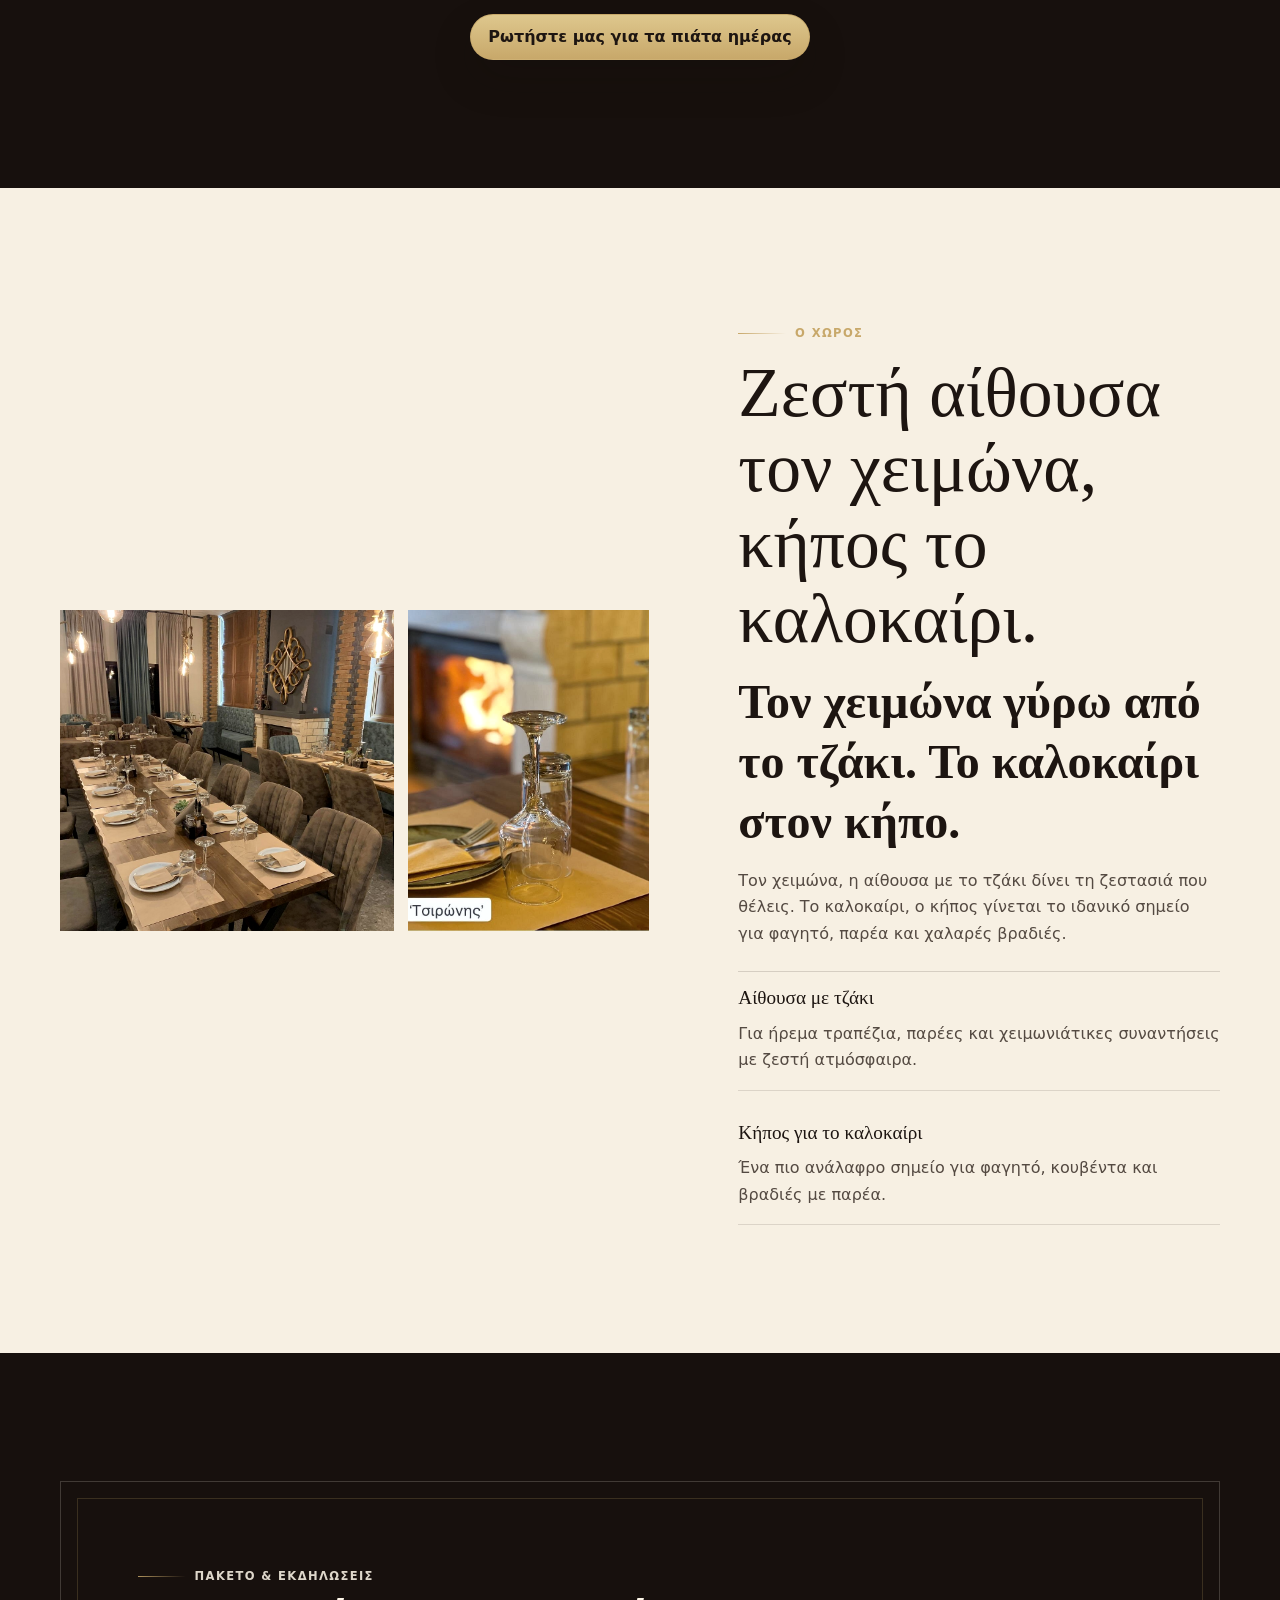
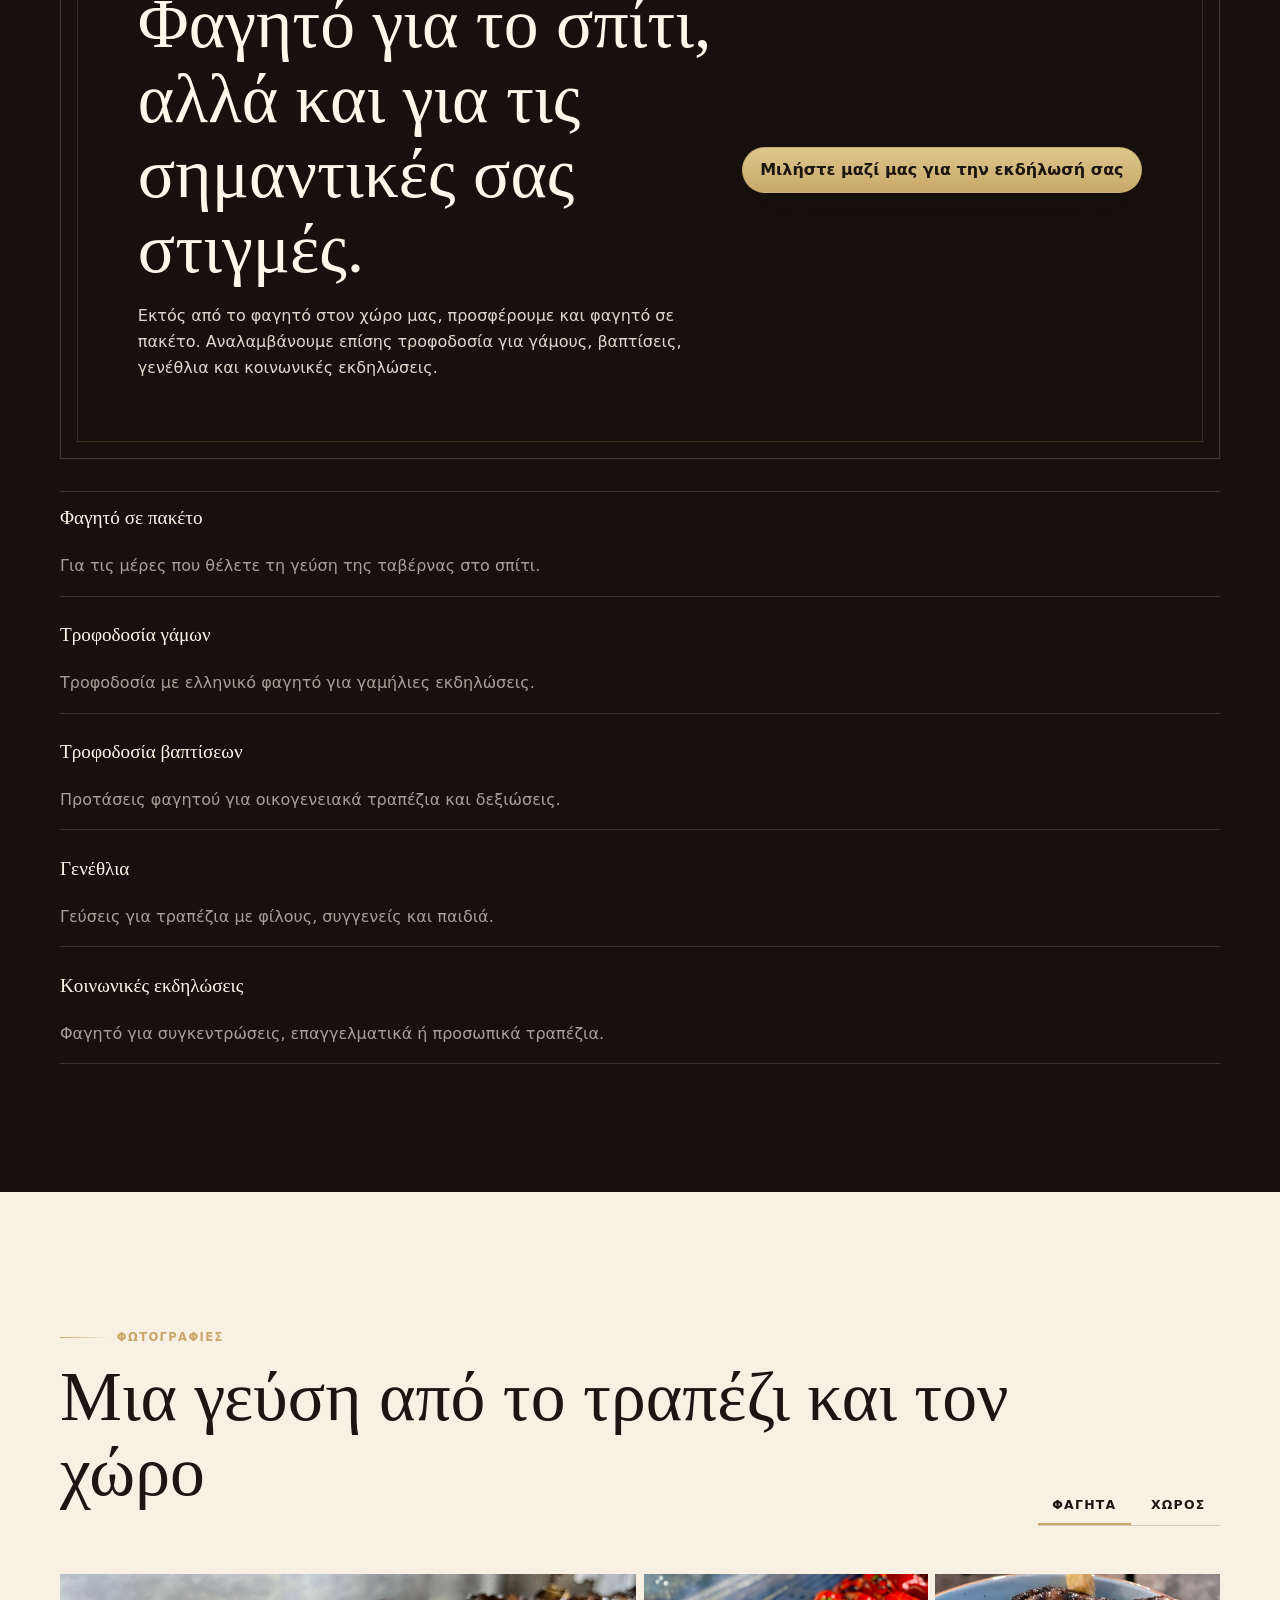
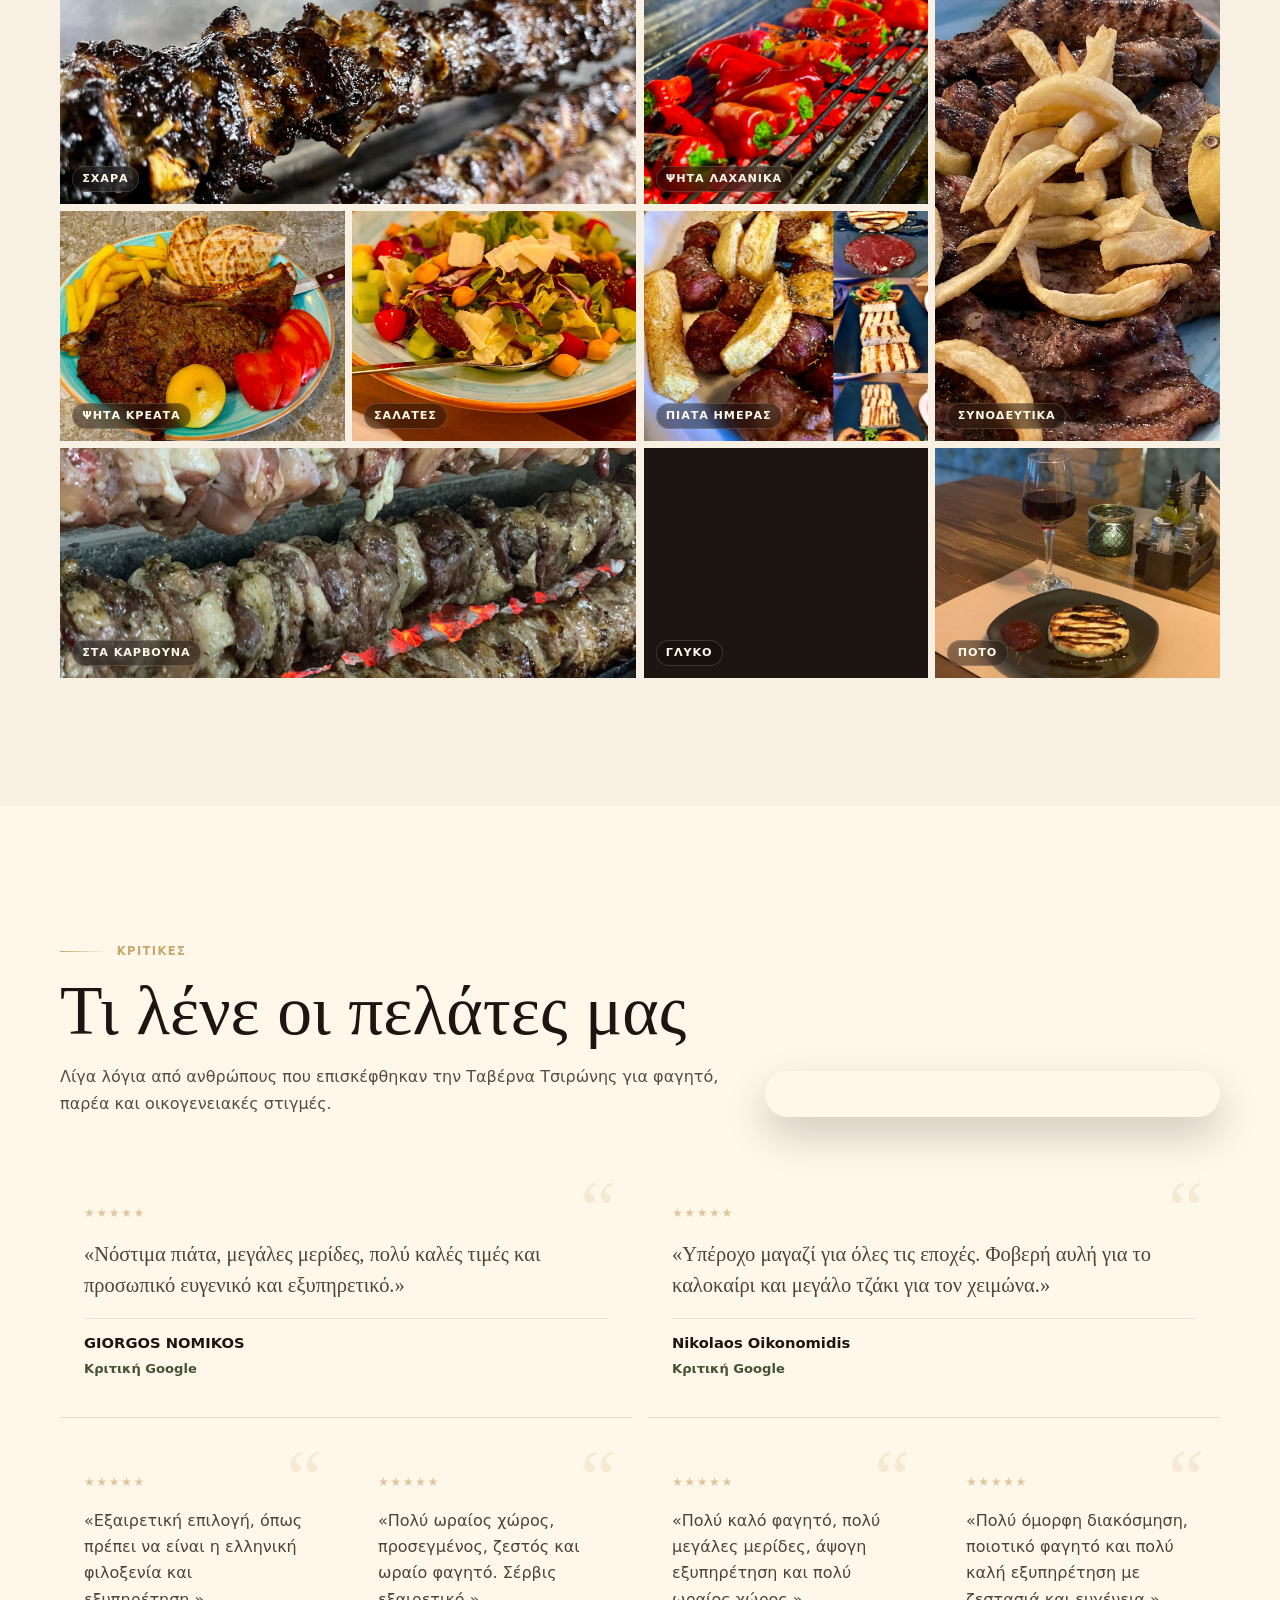
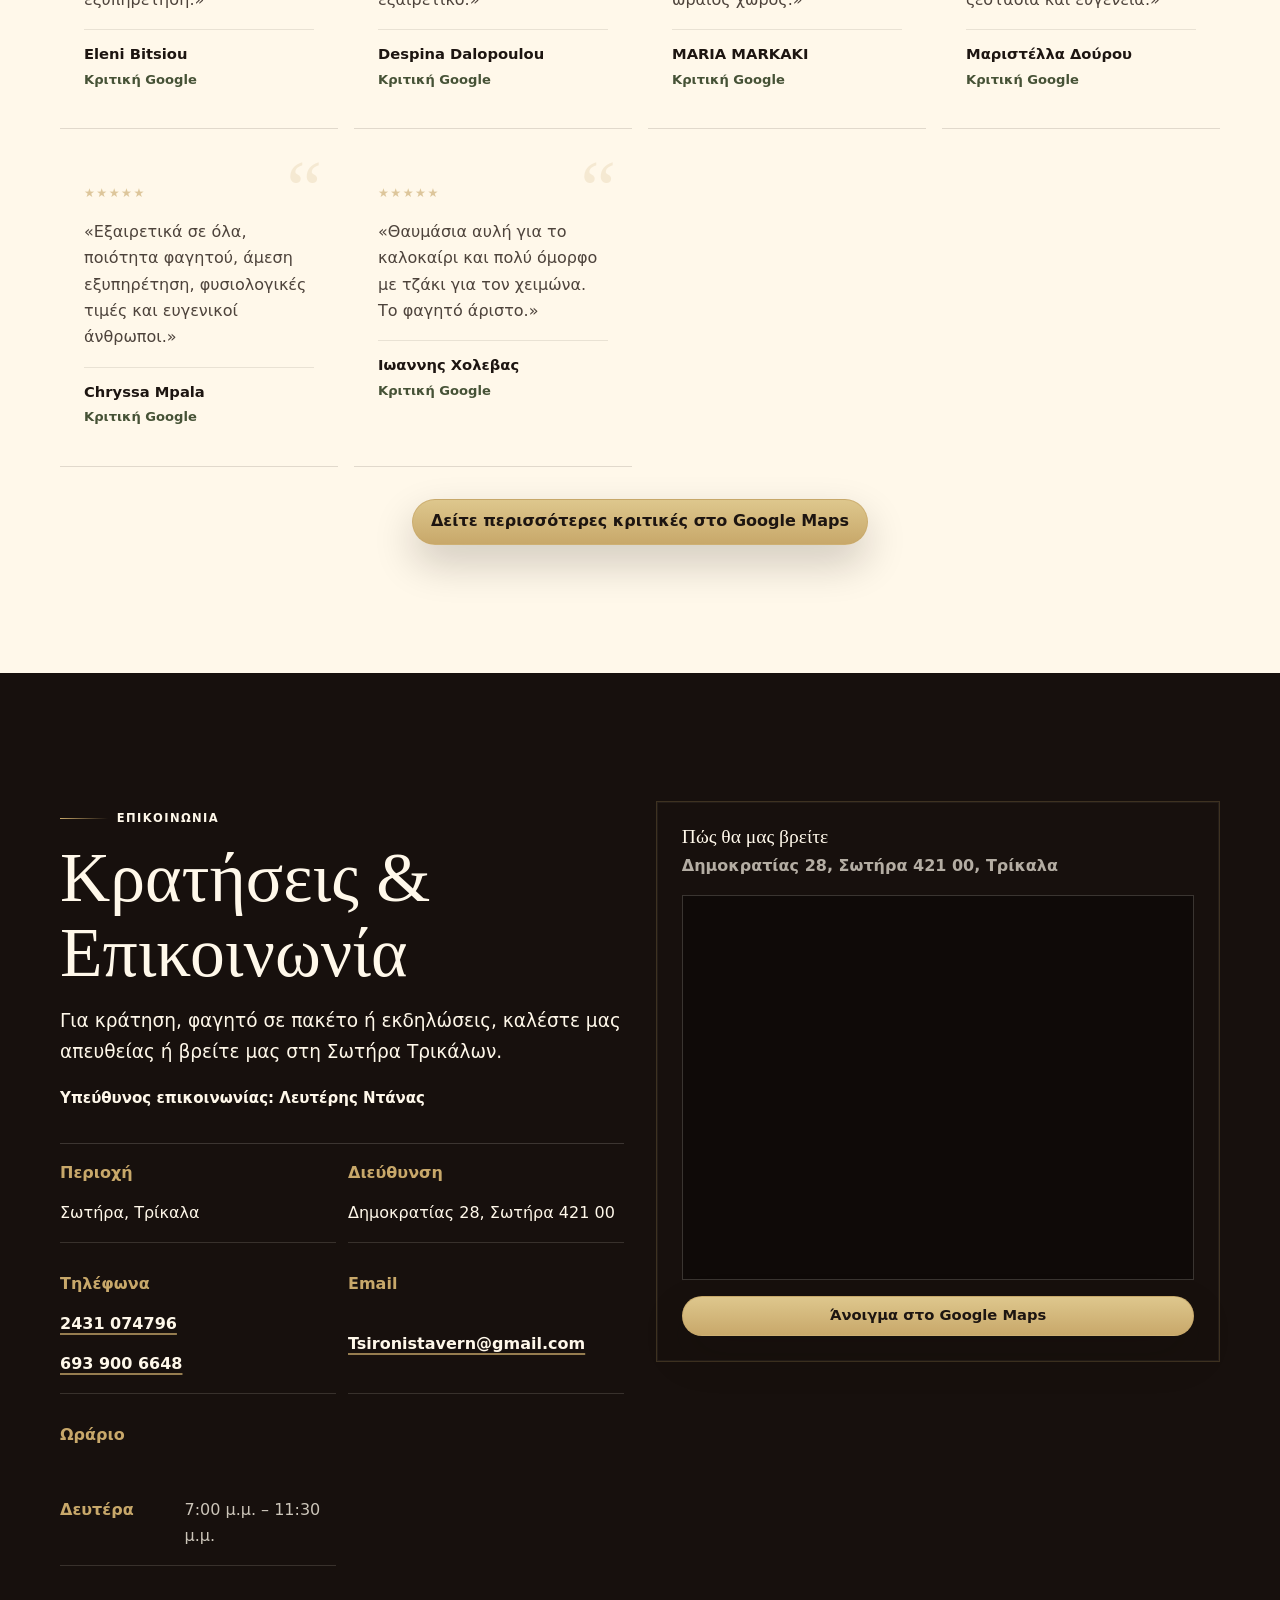
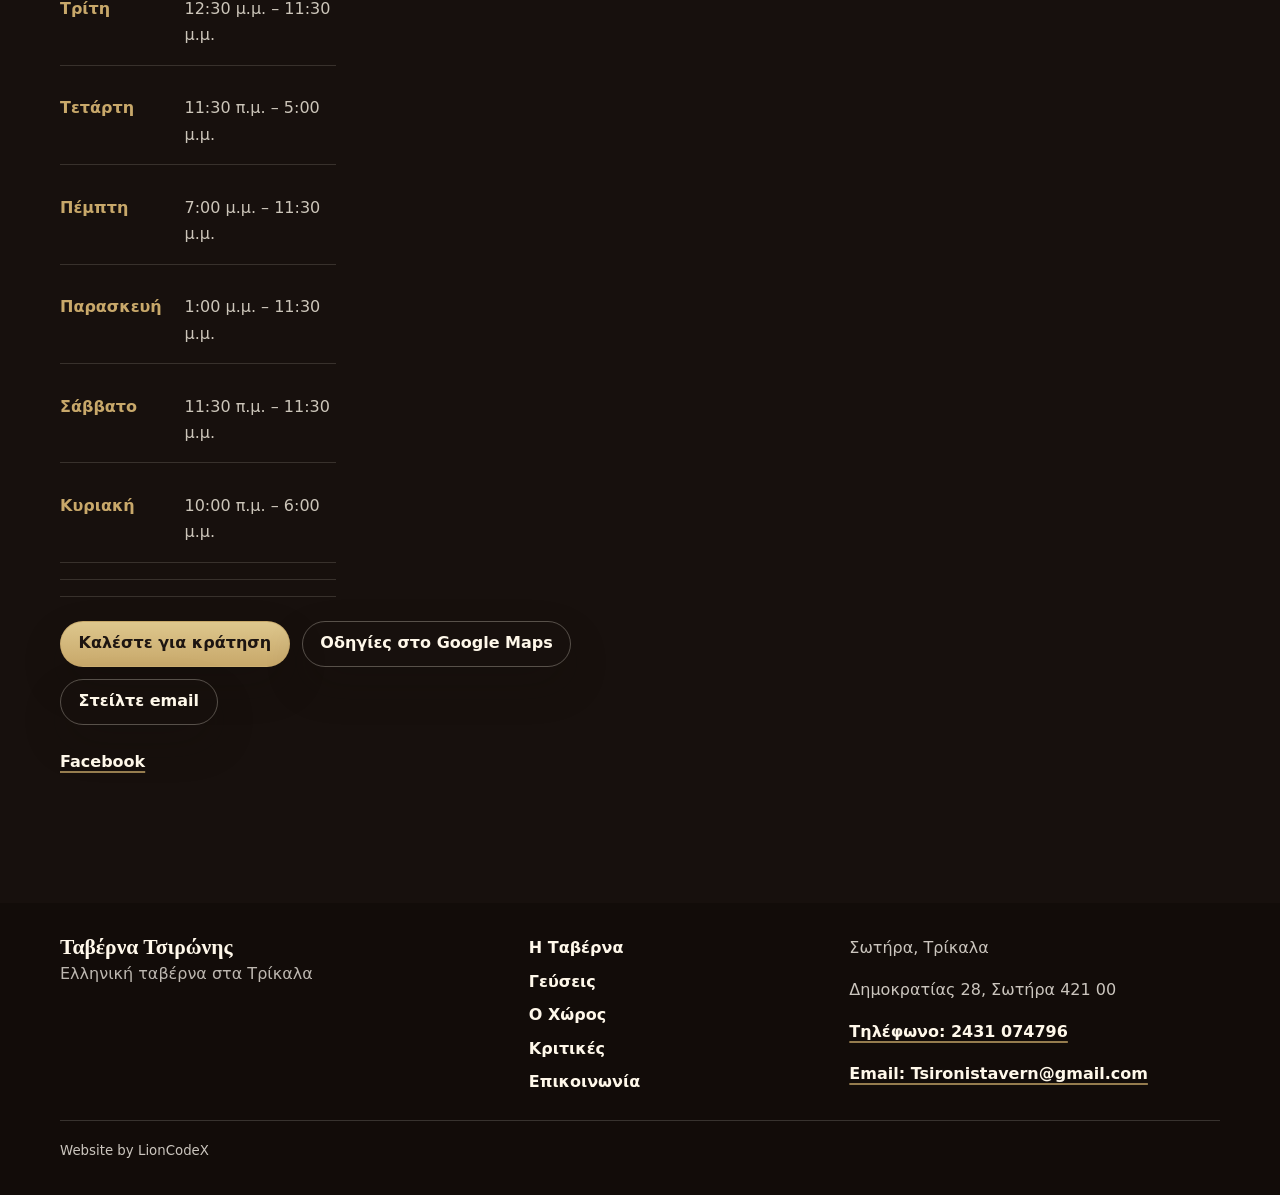
==== commit 4c2c0faa: "Add bilingual Greek English version" ====
--- a/index.html
+++ b/index.html
@@ -7,6 +7,10 @@
     <meta name="description" content="Ταβέρνα Τσιρώνης στη Σωτήρα Τρικάλων, Δημοκρατίας 28: ελληνική κουζίνα, μεζέδες, ψητά κρέατα, φαγητό σε πακέτο και τροφοδοσία για εκδηλώσεις.">
     <!-- TODO preview: αντικαταστήστε το canonical με το τελικό live URL πριν το ανέβασμα. -->
     <link rel="canonical" href="https://example.com/taverna-tsironis/">
+    <!-- TODO preview: αντικαταστήστε τα hreflang URLs με τα τελικά live URLs πριν το ανέβασμα. -->
+    <link rel="alternate" hreflang="el" href="https://example.com/taverna-tsironis/">
+    <link rel="alternate" hreflang="en" href="https://example.com/taverna-tsironis/en/">
+    <link rel="alternate" hreflang="x-default" href="https://example.com/taverna-tsironis/">
 
     <meta property="og:type" content="restaurant">
     <meta property="og:title" content="Ταβέρνα Τσιρώνης | Ελληνική ταβέρνα στα Τρίκαλα">
@@ -111,6 +115,11 @@
           <a href="#gallery">Φωτογραφίες</a>
           <a href="#reviews">Κριτικές</a>
           <a href="#contact">Επικοινωνία</a>
+          <div class="language-switcher" aria-label="Language switcher">
+            <span aria-current="page">EL</span>
+            <span aria-hidden="true">/</span>
+            <a href="./en/index.html" lang="en">EN</a>
+          </div>
         </nav>
 
         <a class="btn btn--small header-cta" href="tel:+302431074796">Κρατήσεις</a>
--- a/assets/css/styles.css
+++ b/assets/css/styles.css
@@ -2593,6 +2593,56 @@
   white-space: nowrap;
 }
 
+.language-switcher {
+  display: inline-flex;
+  align-items: center;
+  flex: 0 0 auto;
+  gap: 0.28rem;
+  min-width: max-content;
+  padding: 0.35rem 0.55rem;
+  color: rgba(255, 248, 234, 0.76);
+  border-top: 1px solid rgba(255, 248, 234, 0.12);
+  font-size: 0.74rem;
+  font-weight: 850;
+  letter-spacing: 0.08em;
+  line-height: 1;
+  text-transform: uppercase;
+  white-space: nowrap;
+  overflow: visible;
+}
+
+.language-switcher a,
+.language-switcher span {
+  flex: 0 0 auto;
+  padding: 0.28rem 0.18rem;
+  color: inherit;
+  border-radius: 999px;
+  font-size: inherit;
+  letter-spacing: inherit;
+  line-height: 1;
+  text-transform: inherit;
+  box-shadow: none;
+}
+
+.language-switcher a:hover {
+  color: var(--champagne);
+  background: transparent;
+  box-shadow: none;
+}
+
+.language-switcher a[aria-current="true"],
+.language-switcher [aria-current="page"] {
+  color: var(--champagne);
+  background: transparent;
+  box-shadow: inset 0 -1px 0 var(--champagne);
+}
+
+.language-switcher span[aria-hidden="true"] {
+  padding-inline: 0;
+  color: rgba(255, 248, 234, 0.38);
+  box-shadow: none;
+}
+
 @media (min-width: 1120px) and (max-width: 1199px) {
   .nav-toggle {
     display: inline-flex;
@@ -2640,6 +2690,11 @@
     font-size: 0.92rem;
     letter-spacing: 0.07em;
   }
+
+  .language-switcher {
+    margin-top: 0.18rem;
+    padding: 0.7rem 0.85rem 0.45rem;
+  }
 }
 
 @media (min-width: 1200px) {
@@ -2648,17 +2703,18 @@
   }
 
   .site-nav {
-    flex: 0 1 auto;
-    gap: 0.02rem;
-    min-width: 0;
-    padding: 0.24rem;
+    flex: 0 0 auto;
+    gap: 0;
+    min-width: max-content;
+    overflow: visible;
+    padding: 0.22rem;
   }
 
   .site-nav a {
     flex: 0 0 auto;
-    padding: 0.5rem 0.5rem;
-    font-size: 0.76rem;
-    letter-spacing: 0.055em;
+    padding: 0.48rem 0.34rem;
+    font-size: 0.74rem;
+    letter-spacing: 0.045em;
     line-height: 1;
   }
 
@@ -2668,6 +2724,40 @@
     padding-inline: 0.98rem;
     letter-spacing: 0.06em;
   }
+
+  .language-switcher {
+    flex: 0 0 auto;
+    margin-left: 0.08rem;
+    min-width: max-content;
+    padding: 0.48rem 0.42rem;
+    border-top: 0;
+    border-left: 1px solid rgba(200, 168, 106, 0.22);
+    font-size: 0.68rem;
+    letter-spacing: 0.06em;
+  }
+
+  .site-nav .language-switcher a,
+  .site-nav .language-switcher span {
+    flex: 0 0 auto;
+    padding: 0.28rem 0.16rem;
+    font-size: inherit;
+    letter-spacing: inherit;
+    line-height: 1;
+    white-space: nowrap;
+  }
+
+  .site-header.is-scrolled .language-switcher {
+    color: rgba(29, 21, 17, 0.66);
+    border-left-color: rgba(43, 29, 22, 0.14);
+  }
+
+  .site-header.is-scrolled .language-switcher span[aria-hidden="true"] {
+    color: rgba(29, 21, 17, 0.28);
+  }
+
+  .site-header.is-scrolled .language-switcher [aria-current="page"] {
+    color: var(--champagne);
+  }
 }
 
 @media (min-width: 960px) and (max-width: 1199px) {
@@ -2697,4 +2787,9 @@
     font-size: 0.8rem;
     letter-spacing: 0.065em;
   }
-}
+
+  .language-switcher {
+    padding-inline: 0.52rem;
+    font-size: 0.7rem;
+  }
+}
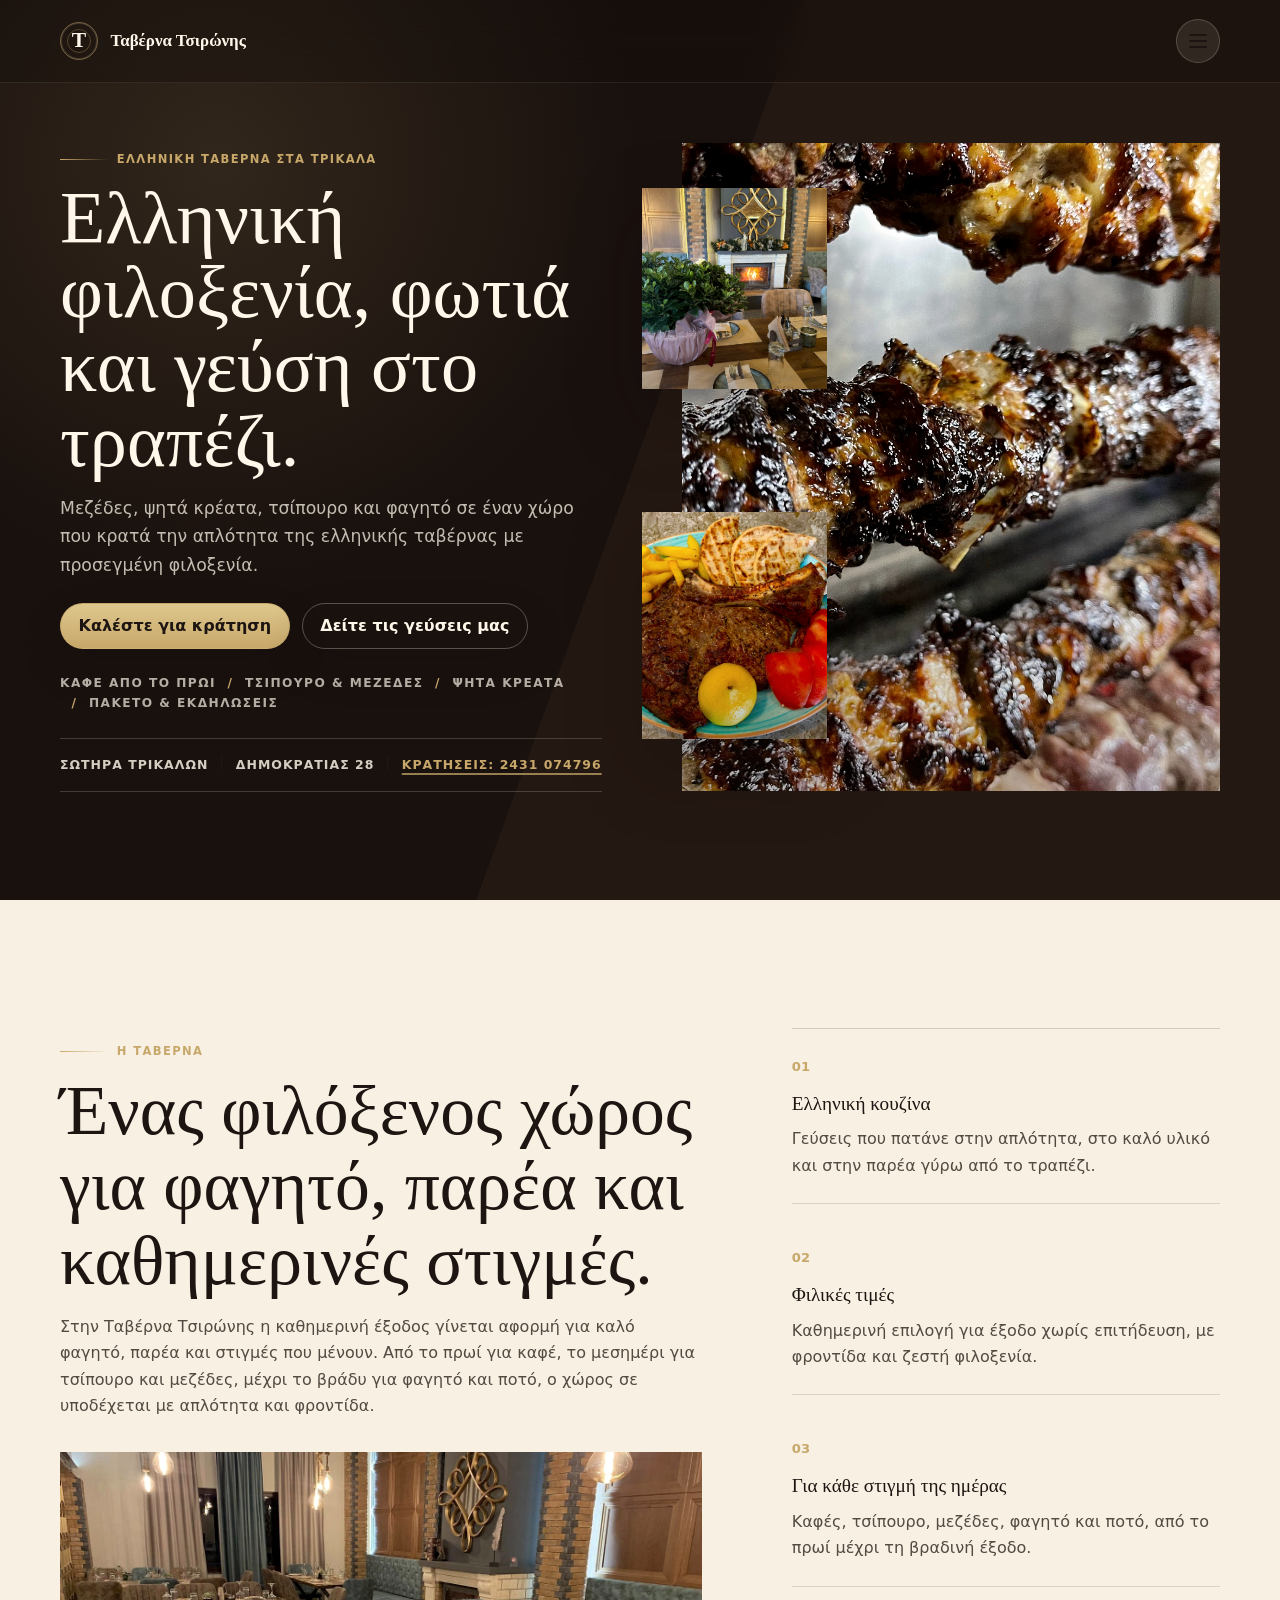
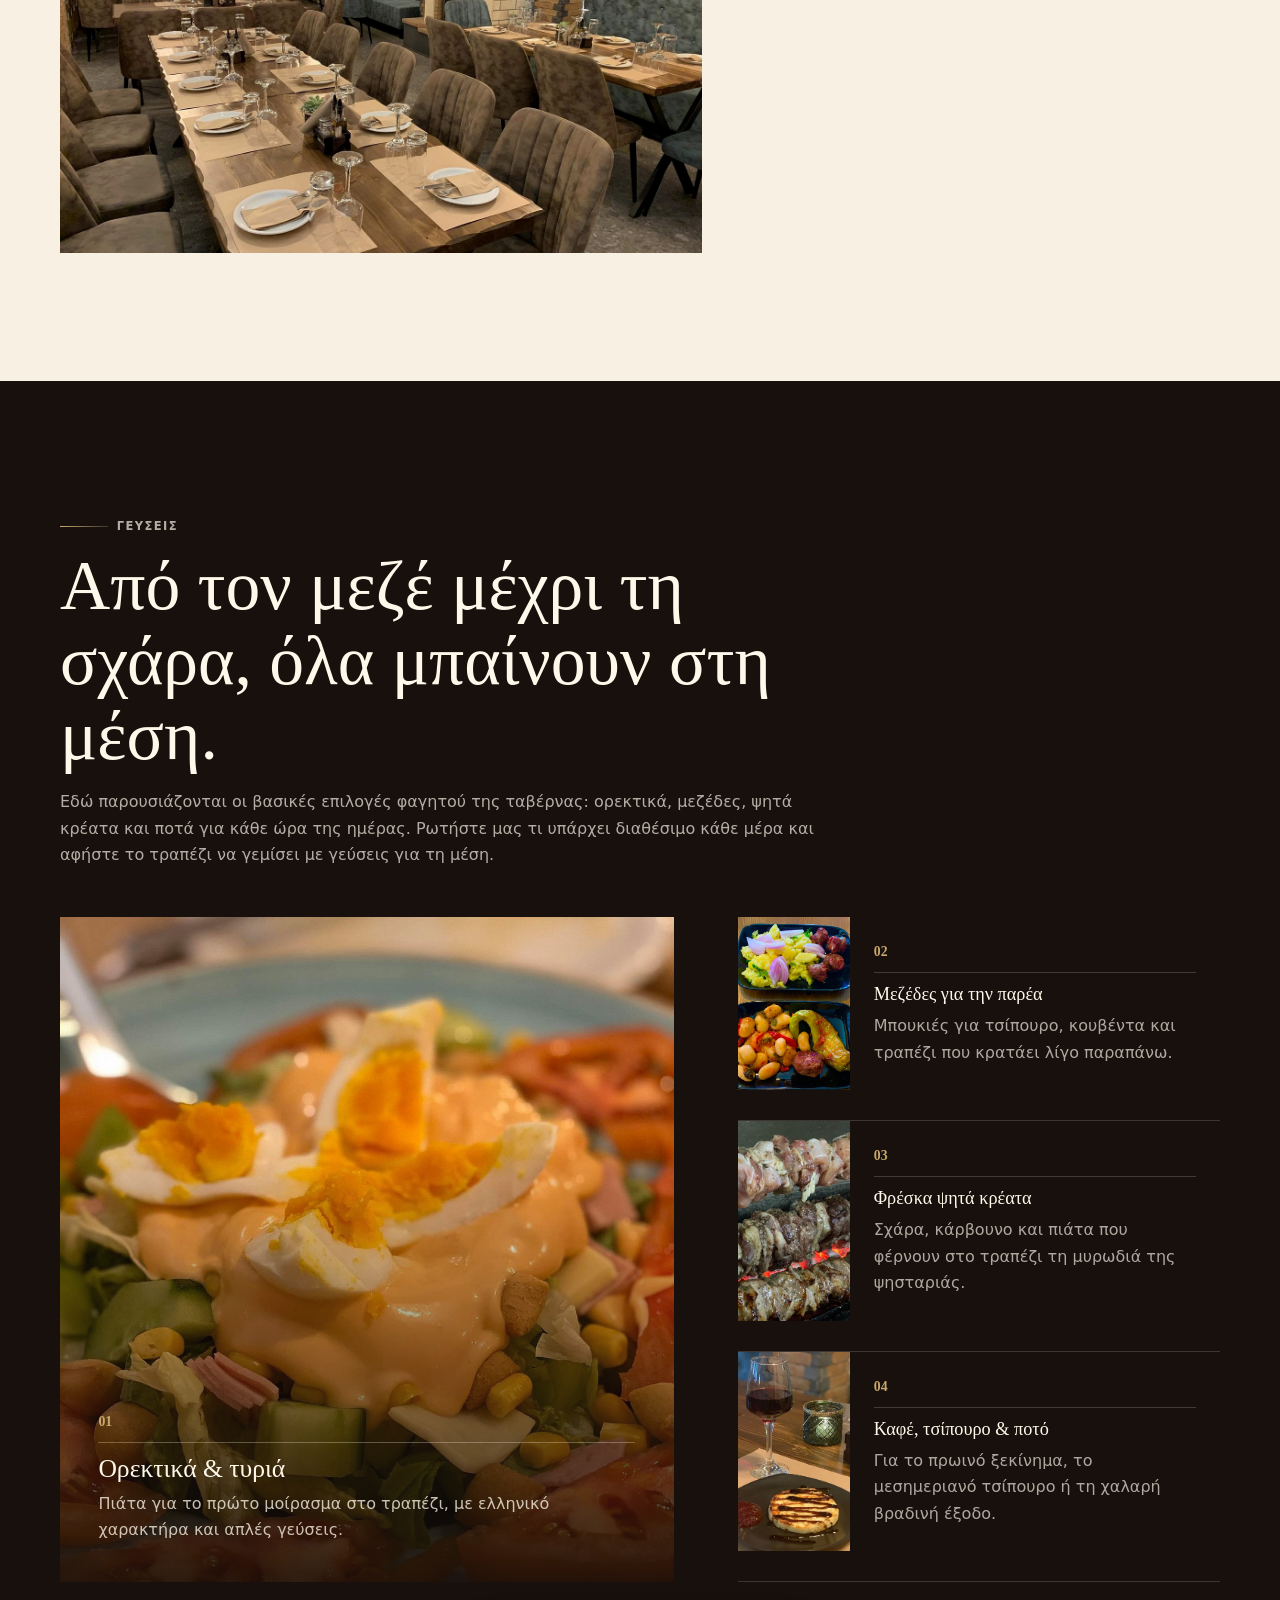
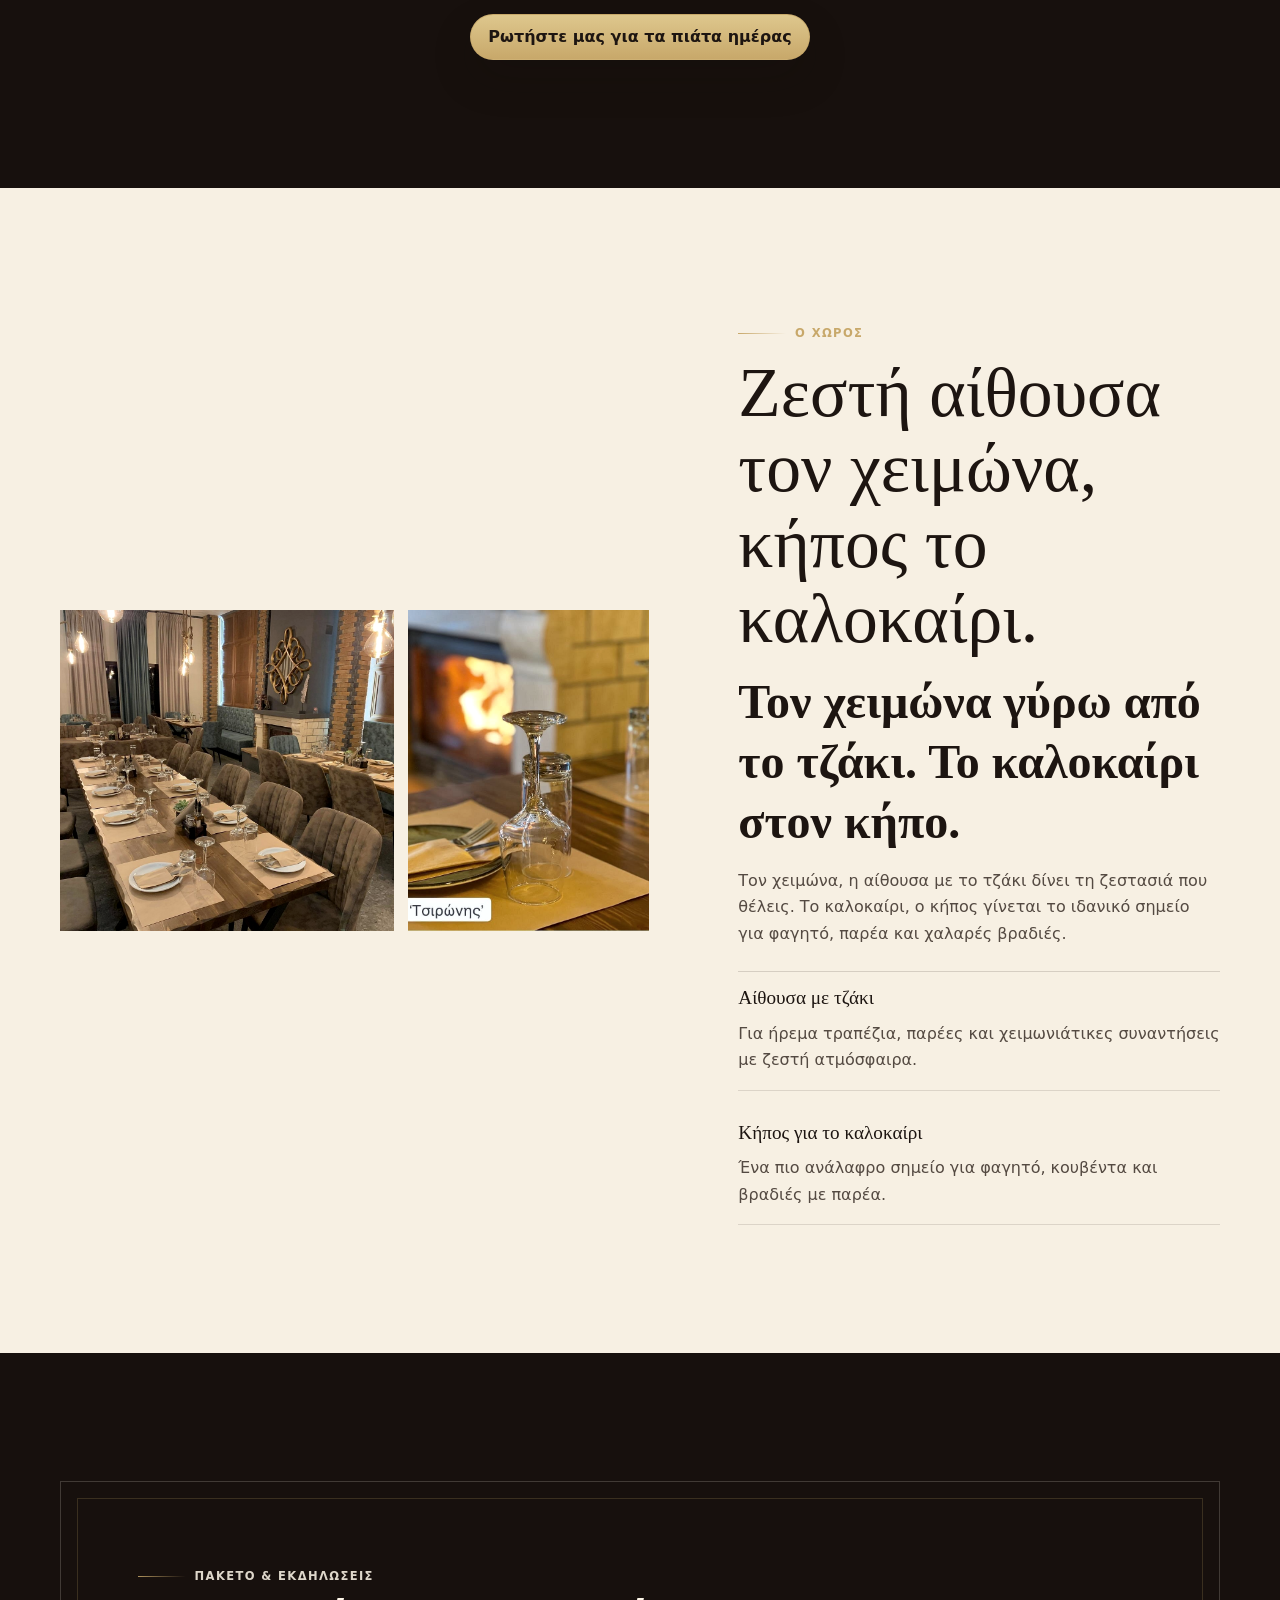
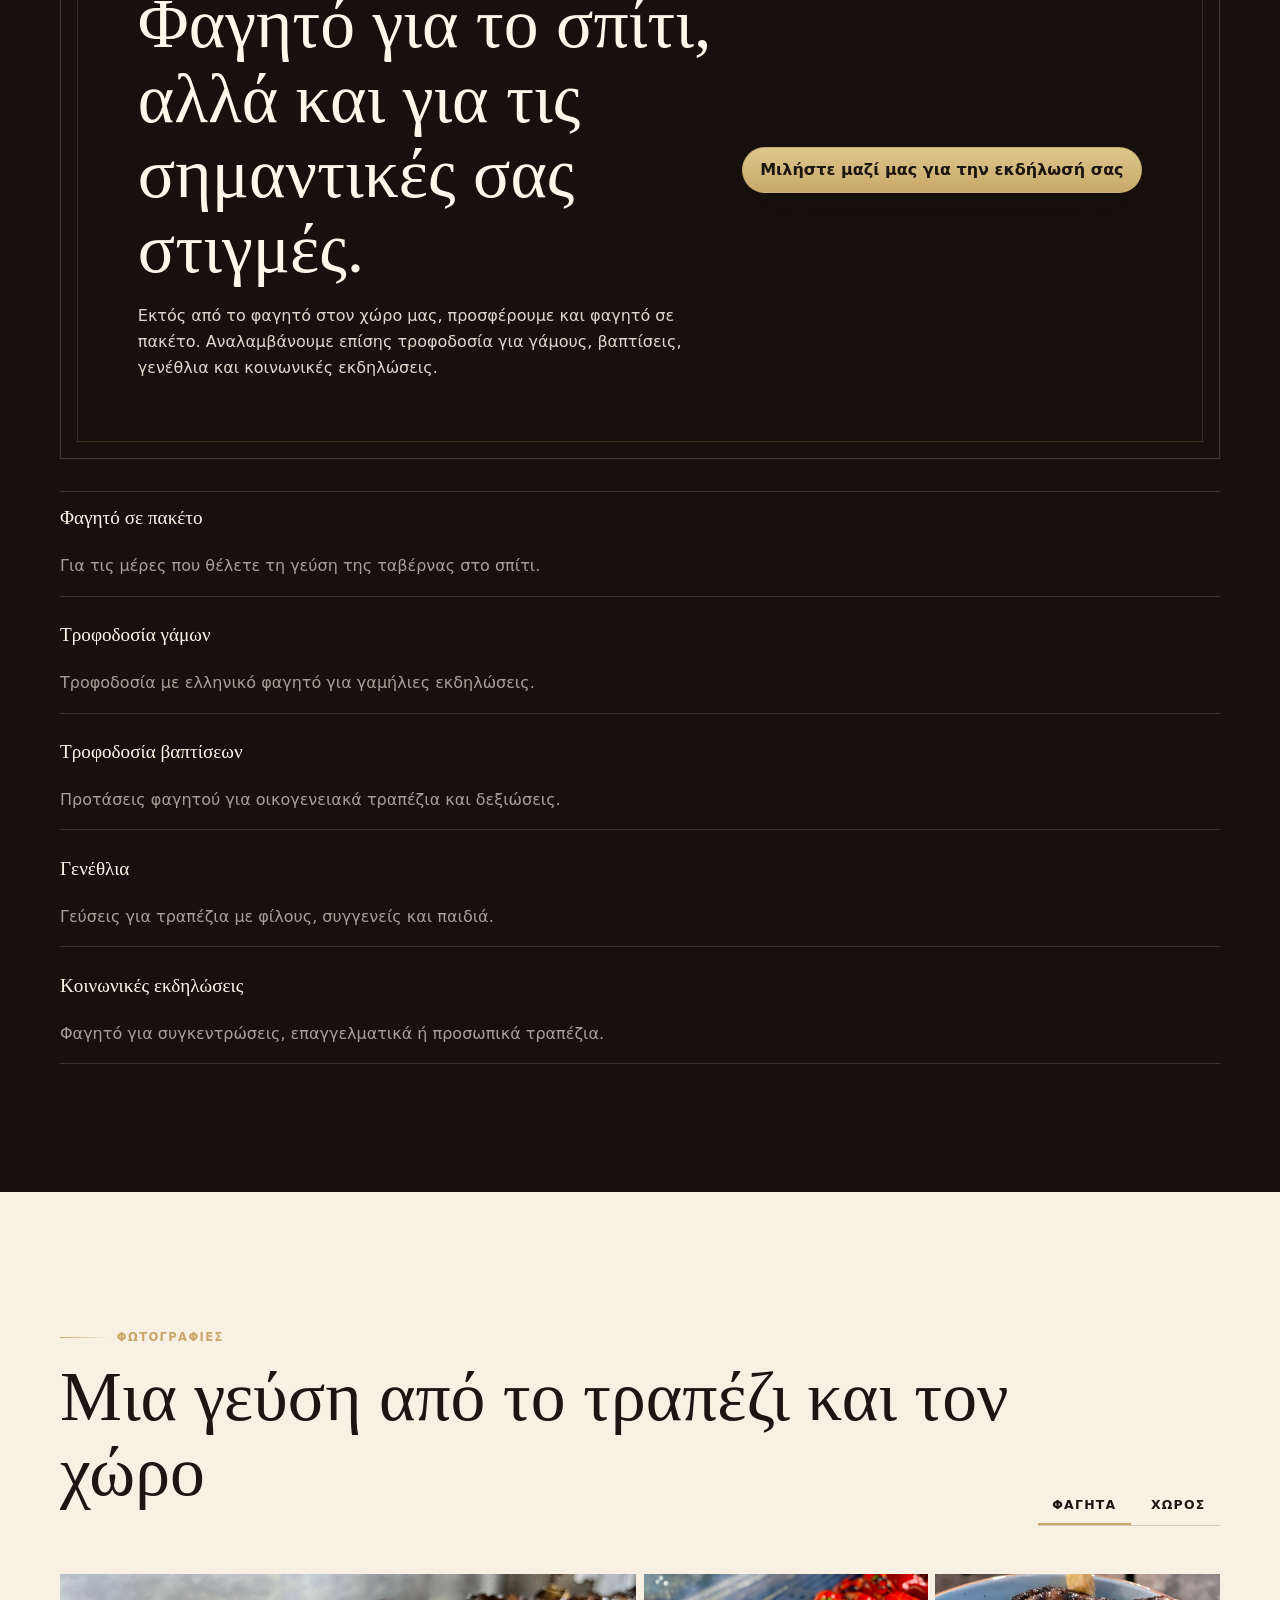
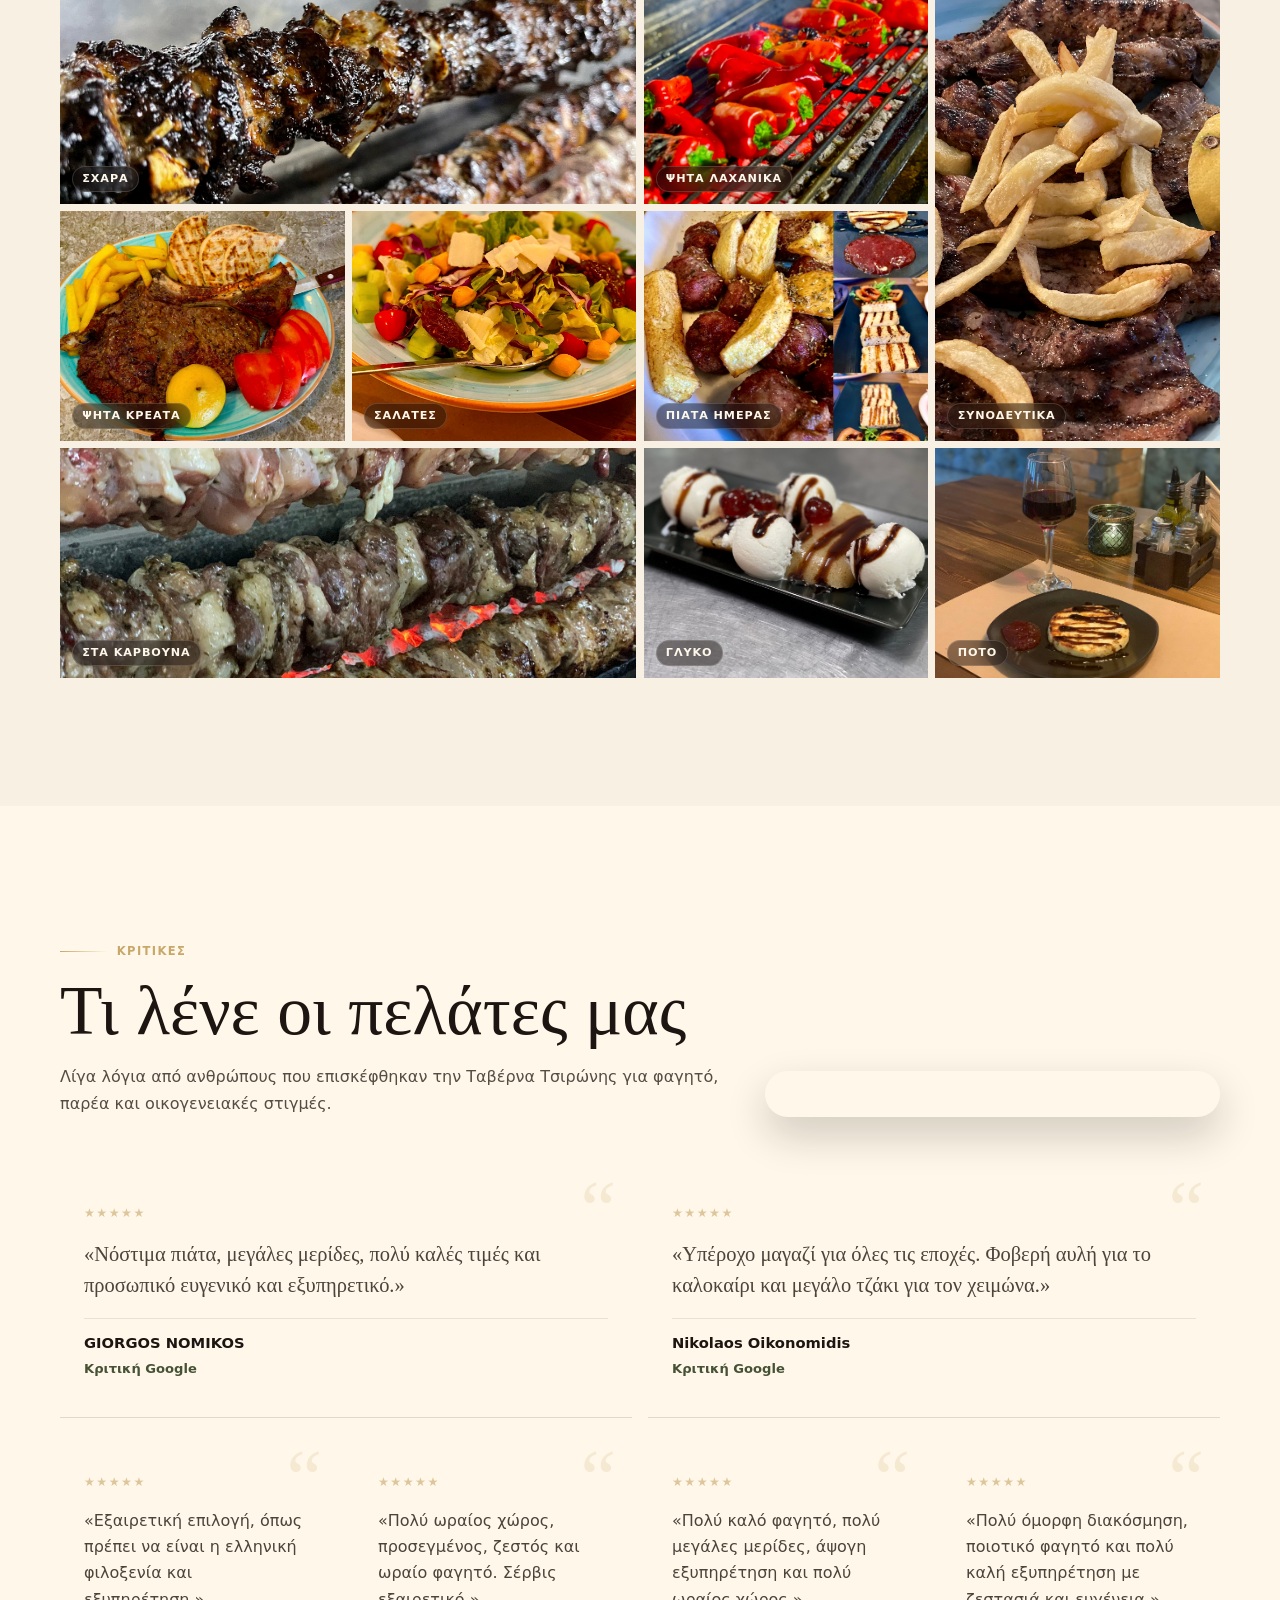
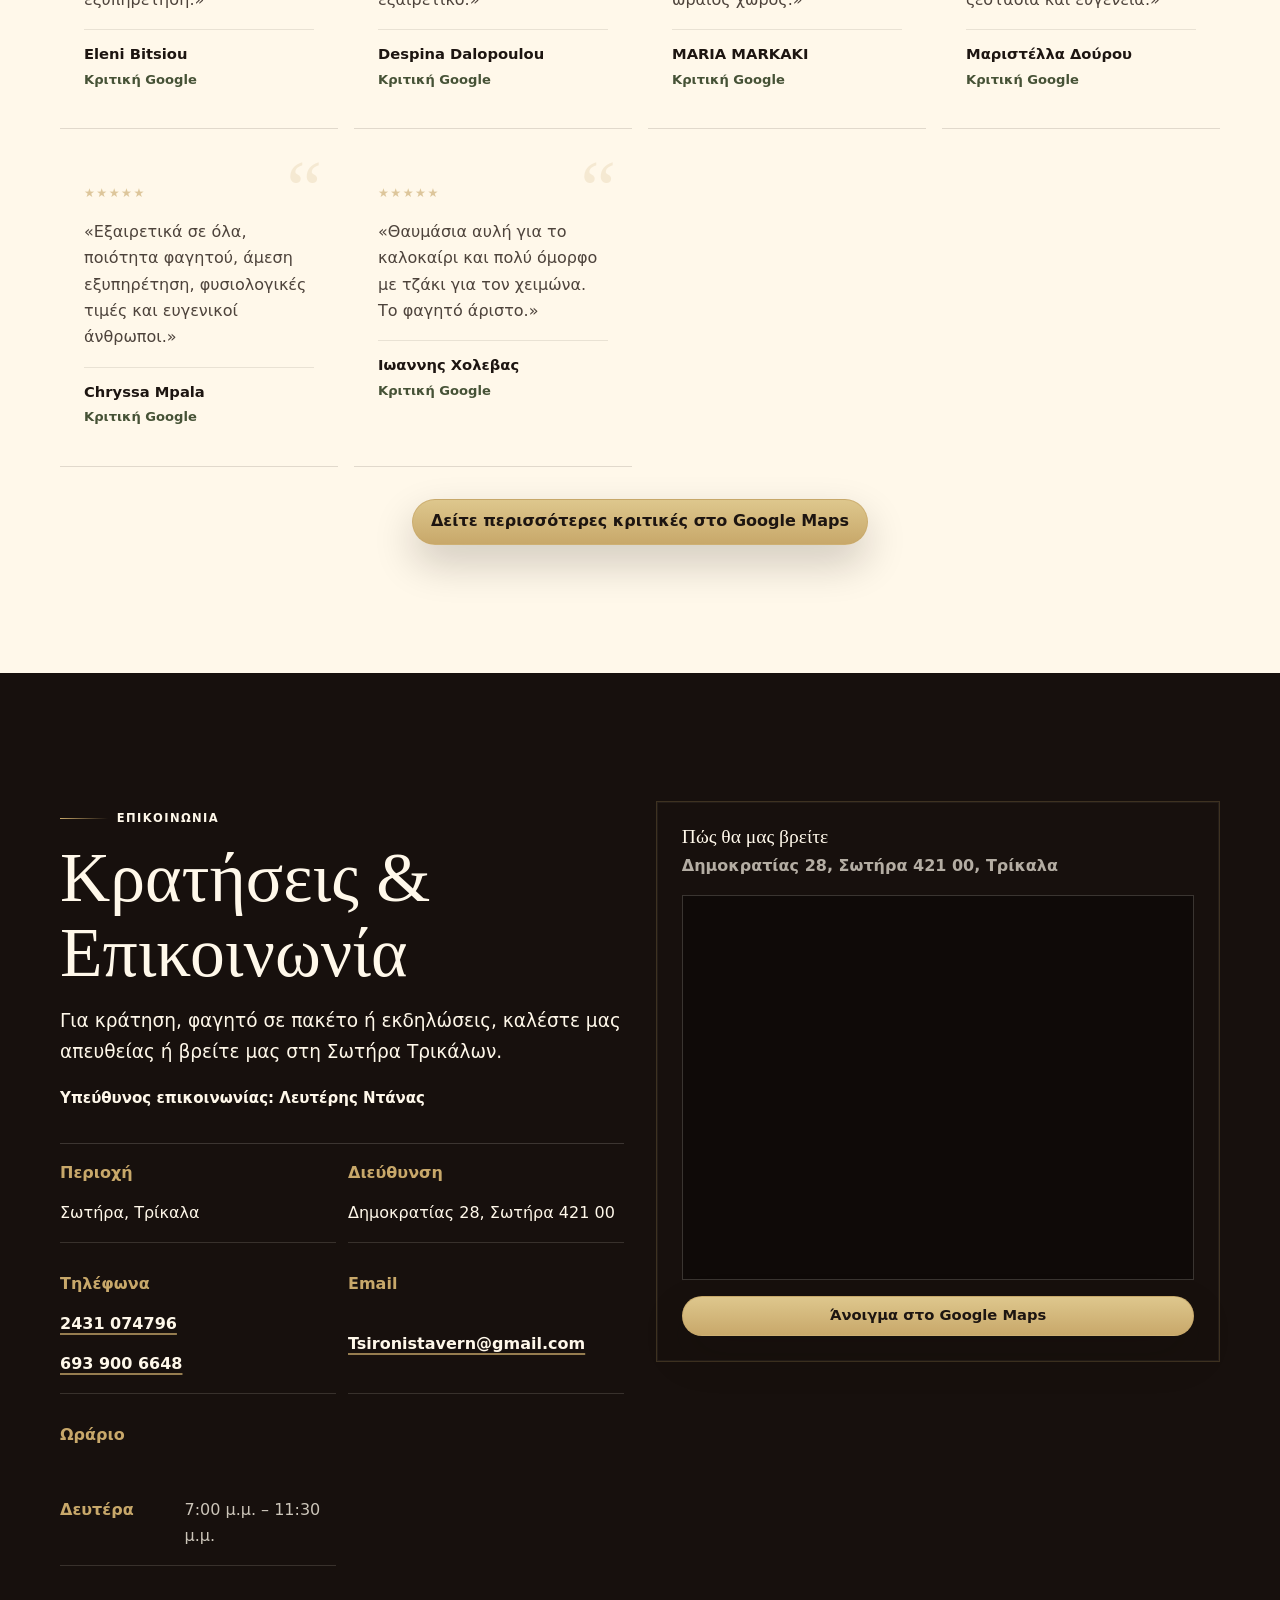
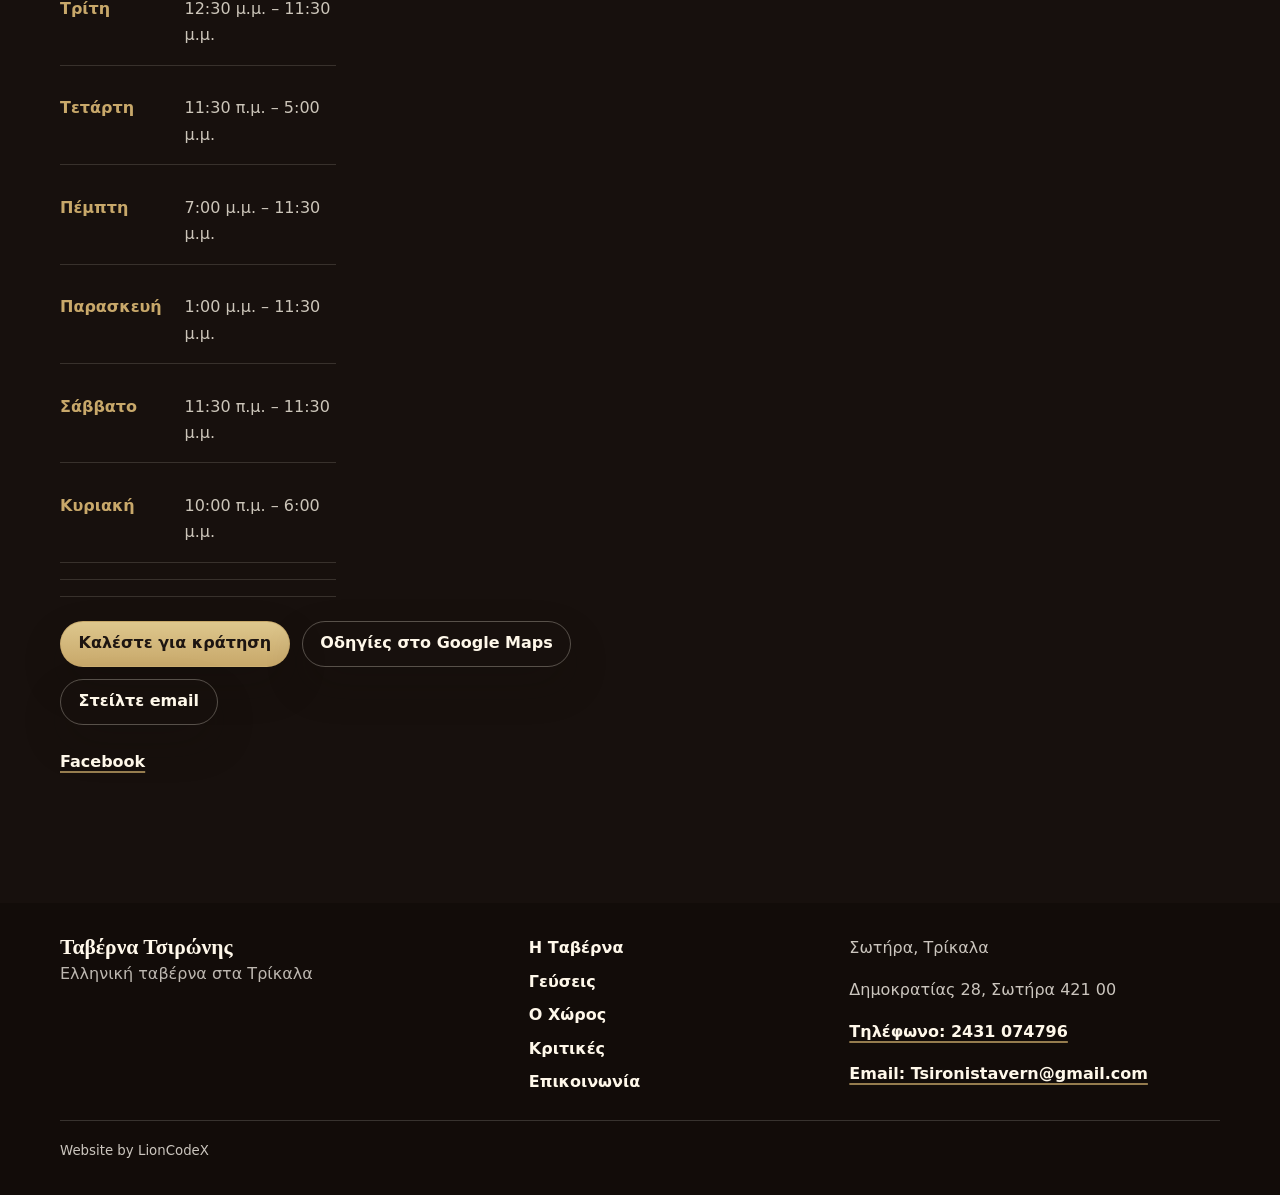
==== commit 51f7b7f9: "navbar custom with css only" ====
--- a/index.html
+++ b/index.html
@@ -107,22 +107,140 @@
           <span aria-hidden="true"></span>
         </button>
 
-        <nav class="site-nav" id="primary-nav" aria-label="Κύρια πλοήγηση" data-nav>
-          <a href="#taverna">Η Ταβέρνα</a>
-          <a href="#geuseis">Γεύσεις</a>
-          <a href="#xoros">Ο Χώρος</a>
-          <a href="#ekdiloseis">Εκδηλώσεις</a>
-          <a href="#gallery">Φωτογραφίες</a>
-          <a href="#reviews">Κριτικές</a>
-          <a href="#contact">Επικοινωνία</a>
-          <div class="language-switcher" aria-label="Language switcher">
-            <span aria-current="page">EL</span>
-            <span aria-hidden="true">/</span>
-            <a href="./en/index.html" lang="en">EN</a>
-          </div>
-        </nav>
-
-        <a class="btn btn--small header-cta" href="tel:+302431074796">Κρατήσεις</a>
+        <div class="knife-nav-shell">
+          <svg class="knife-nav-svg" viewBox="0 0 980 86" aria-hidden="true" focusable="false">
+            <defs>
+              <linearGradient id="knifeBlade" x1="0" x2="1" y1="0" y2="0">
+                <stop offset="0" stop-color="#fffdf6"></stop>
+                <stop offset="0.34" stop-color="#f8eed8"></stop>
+                <stop offset="0.72" stop-color="#f0dfbe"></stop>
+                <stop offset="1" stop-color="#e0c78a"></stop>
+              </linearGradient>
+              <linearGradient id="knifeBladeShine" x1="0" x2="0" y1="0" y2="1">
+                <stop offset="0" stop-color="#ffffff" stop-opacity="0.78"></stop>
+                <stop offset="0.45" stop-color="#ffffff" stop-opacity="0.12"></stop>
+                <stop offset="1" stop-color="#744d27" stop-opacity="0.18"></stop>
+              </linearGradient>
+              <linearGradient id="knifeBolster" x1="0" x2="1" y1="0" y2="1">
+                <stop offset="0" stop-color="#fffaf0"></stop>
+                <stop offset="0.28" stop-color="#d9c08a"></stop>
+                <stop offset="0.62" stop-color="#987347"></stop>
+                <stop offset="1" stop-color="#49331f"></stop>
+              </linearGradient>
+              <linearGradient id="knifeHandle" x1="0" x2="1" y1="0" y2="1">
+                <stop offset="0" stop-color="#2b1810"></stop>
+                <stop offset="0.26" stop-color="#5f351f"></stop>
+                <stop offset="0.55" stop-color="#a46335"></stop>
+                <stop offset="0.76" stop-color="#7b4628"></stop>
+                <stop offset="1" stop-color="#24120d"></stop>
+              </linearGradient>
+              <radialGradient id="knifeRivet" cx="35%" cy="35%" r="70%">
+                <stop offset="0" stop-color="#fff4cf"></stop>
+                <stop offset="0.46" stop-color="#c8a86a"></stop>
+                <stop offset="1" stop-color="#382417"></stop>
+              </radialGradient>
+              <filter id="knifeShadow" x="-4%" y="-28%" width="108%" height="166%">
+                <feDropShadow dx="0" dy="8" stdDeviation="6" flood-color="#140d0a" flood-opacity="0.16"></feDropShadow>
+              </filter>
+            </defs>
+            <g filter="url(#knifeShadow)">
+              <path d="M49 10H132V76H49C25 76 8 62 8 43S25 10 49 10Z" fill="url(#knifeBlade)"></path>
+              <path class="knife-svg-blade" d="M126 10H744C758 10 770 15 780 25L804 43L780 61C770 71 758 76 744 76H126C118 76 112 70 112 62V24C112 16 118 10 126 10Z" fill="url(#knifeBlade)"></path>
+              <path d="M50 13H744C756 13 766 17 774 25L796 43L774 61C766 69 756 73 744 73H50C28 73 12 60 12 43S28 13 50 13Z" fill="url(#knifeBladeShine)" opacity="0.76"></path>
+              <path d="M49 10H132V76H49C25 76 8 62 8 43S25 10 49 10Z" fill="none" stroke="#c8a86a" stroke-opacity="0.62"></path>
+              <path d="M126 10H744C758 10 770 15 780 25L804 43L780 61C770 71 758 76 744 76H126C118 76 112 70 112 62V24C112 16 118 10 126 10Z" fill="none" stroke="#c8a86a" stroke-opacity="0.66"></path>
+              <path d="M132 18V68M236 18V68M326 18V68M418 18V68M518 18V68M612 18V68M698 18V68" stroke="#6f4b2d" stroke-opacity="0.16" stroke-linecap="round"></path>
+              <path d="M142 20H744" stroke="#ffffff" stroke-opacity="0.62" stroke-linecap="round"></path>
+              <path d="M51 68H746" stroke="#7a512b" stroke-opacity="0.2" stroke-linecap="round"></path>
+              <path d="M742 76L758 63L780 61C770 71 758 76 744 76Z" fill="#c8a86a" opacity="0.18"></path>
+              <path d="M786 12L839 18L815 43L839 68L786 74L806 43Z" fill="url(#knifeBolster)" stroke="#c8a86a" stroke-opacity="0.72"></path>
+              <path d="M808 43L825 16H932C960 16 976 27 976 43S960 70 932 70H825Z" fill="url(#knifeHandle)" stroke="#c8a86a" stroke-opacity="0.54"></path>
+              <path d="M829 26C864 20 895 30 930 25M829 42C867 37 904 48 948 42M840 59C876 54 910 61 940 57" fill="none" stroke="#fff8ea" stroke-opacity="0.1" stroke-linecap="round"></path>
+              <path d="M823 19C858 25 900 22 938 28M823 67C862 61 900 67 944 59" fill="none" stroke="#2a160f" stroke-opacity="0.12" stroke-linecap="round"></path>
+              <circle cx="872" cy="43" r="6.2" fill="url(#knifeRivet)" opacity="0.96"></circle>
+              <circle cx="872" cy="43" r="3.1" fill="#fff3cf" opacity="0.2"></circle>
+              <circle cx="872" cy="43" r="6.2" fill="none" stroke="#1d100b" stroke-opacity="0.24"></circle>
+              <circle cx="938" cy="43" r="6.2" fill="url(#knifeRivet)" opacity="0.96"></circle>
+              <circle cx="938" cy="43" r="3.1" fill="#fff3cf" opacity="0.2"></circle>
+              <circle cx="938" cy="43" r="6.2" fill="none" stroke="#1d100b" stroke-opacity="0.24"></circle>
+            </g>
+          </svg>
+          <div class="knife-nav-content">
+            <span class="knife-blade-mark" aria-hidden="true">
+              <svg class="knife-cap-icon" viewBox="0 0 24 24" aria-hidden="true" focusable="false">
+                <path d="M7 18h10"></path>
+                <path d="M8 18v-4c-1.7-.45-2.8-1.65-2.8-3.15 0-1.85 1.55-3.25 3.6-3.25.55-1.8 1.8-2.9 3.2-2.9s2.65 1.1 3.2 2.9c2.05 0 3.6 1.4 3.6 3.25 0 1.5-1.1 2.7-2.8 3.15v4"></path>
+                <path d="M10 14.6V18M14 14.6V18"></path>
+              </svg>
+            </span>
+            <nav class="site-nav" id="primary-nav" aria-label="Κύρια πλοήγηση" data-nav>
+              <a href="#taverna">
+                <svg class="nav-icon" viewBox="0 0 24 24" aria-hidden="true" focusable="false">
+                  <path d="M4 15h16"></path>
+                  <path d="M6 15a6 6 0 0 1 12 0"></path>
+                  <path d="M12 7v-2"></path>
+                </svg>
+                <span class="nav-label">Η Ταβέρνα</span>
+              </a>
+              <a href="#geuseis">
+                <svg class="nav-icon" viewBox="0 0 24 24" aria-hidden="true" focusable="false">
+                  <path d="M7 4v16"></path>
+                  <path d="M5 4v5"></path>
+                  <path d="M9 4v5"></path>
+                  <path d="M16 4v16"></path>
+                  <path d="M16 4c2 2 2 5 0 7"></path>
+                </svg>
+                <span class="nav-label">Γεύσεις</span>
+              </a>
+              <a href="#xoros">
+                <svg class="nav-icon" viewBox="0 0 24 24" aria-hidden="true" focusable="false">
+                  <path d="M5 12h14"></path>
+                  <path d="M7 12v7"></path>
+                  <path d="M17 12v7"></path>
+                  <path d="M9 8c2-3 5-3 7 0"></path>
+                </svg>
+                <span class="nav-label">Ο Χώρος</span>
+              </a>
+              <a href="#ekdiloseis">
+                <svg class="nav-icon" viewBox="0 0 24 24" aria-hidden="true" focusable="false">
+                  <path d="M6 5h12v14H6z"></path>
+                  <path d="M8 3v4"></path>
+                  <path d="M16 3v4"></path>
+                  <path d="M6 10h12"></path>
+                </svg>
+                <span class="nav-label">Εκδηλώσεις</span>
+              </a>
+              <a href="#gallery">
+                <svg class="nav-icon" viewBox="0 0 24 24" aria-hidden="true" focusable="false">
+                  <path d="M5 6h14v12H5z"></path>
+                  <path d="M8 15l3-3 2 2 2-3 3 4"></path>
+                  <path d="M9 9h.01"></path>
+                </svg>
+                <span class="nav-label">Φωτογραφίες</span>
+              </a>
+              <a href="#reviews">
+                <svg class="nav-icon" viewBox="0 0 24 24" aria-hidden="true" focusable="false">
+                  <path d="M12 5l2 4 4 .6-3 3 .7 4.4-3.7-2-3.7 2 .7-4.4-3-3 4-.6z"></path>
+                </svg>
+                <span class="nav-label">Κριτικές</span>
+              </a>
+              <a href="#contact">
+                <svg class="nav-icon" viewBox="0 0 24 24" aria-hidden="true" focusable="false">
+                  <path d="M5 7h14v10H5z"></path>
+                  <path d="M5 8l7 5 7-5"></path>
+                </svg>
+                <span class="nav-label">Επικοινωνία</span>
+              </a>
+              <div class="language-switcher" aria-label="Language switcher">
+                <span aria-current="page">EL</span>
+                <span aria-hidden="true">/</span>
+                <a href="./en/index.html" lang="en">EN</a>
+              </div>
+            </nav>
+
+            <a class="btn btn--small header-cta" href="tel:+302431074796">ΚΡΑΤΗΣΕΙΣ <span class="cta-arrow" aria-hidden="true">→</span></a>
+          </div>
+        </div>
       </div>
     </header>
 
--- a/assets/css/styles.css
+++ b/assets/css/styles.css
@@ -37,6 +37,7 @@
 }
 
 html {
+  overflow-x: hidden;
   scroll-behavior: smooth;
   scroll-padding-top: calc(var(--header-height) + 18px);
 }
@@ -281,6 +282,29 @@
   justify-content: space-between;
   min-height: var(--header-height);
   gap: var(--space-3);
+}
+
+.knife-nav-shell {
+  display: contents;
+}
+
+.knife-nav-svg {
+  display: none;
+}
+
+.knife-nav-content {
+  display: contents;
+}
+
+.knife-blade-mark,
+.nav-icon {
+  display: none;
+}
+
+.cta-arrow {
+  display: inline-block;
+  margin-left: 0.42rem;
+  line-height: 1;
 }
 
 .brand {
@@ -2643,7 +2667,7 @@
   box-shadow: none;
 }
 
-@media (min-width: 1120px) and (max-width: 1199px) {
+@media (min-width: 1120px) and (max-width: 1359px) {
   .nav-toggle {
     display: inline-flex;
   }
@@ -2697,41 +2721,234 @@
   }
 }
 
-@media (min-width: 1200px) {
+@media (min-width: 1360px) {
   .header-inner {
     gap: clamp(0.65rem, 1.2vw, 1rem);
   }
 
+  .knife-nav-shell {
+    position: relative;
+    display: inline-flex;
+    flex: 0 0 auto;
+    align-items: center;
+    min-width: max-content;
+    filter: drop-shadow(0 16px 34px rgba(20, 13, 10, 0.2));
+  }
+
+  .knife-blade-mark {
+    position: relative;
+    z-index: 1;
+    display: grid;
+    flex: 0 0 58px;
+    width: 58px;
+    min-height: 64px;
+    place-items: center;
+    color: #76512f;
+    background:
+      linear-gradient(100deg, rgba(255, 252, 245, 0.98), rgba(244, 233, 211, 0.95)),
+      linear-gradient(180deg, rgba(255, 255, 255, 0.68), rgba(200, 168, 106, 0.1));
+    border: 1px solid rgba(200, 168, 106, 0.52);
+    border-right: 0;
+    border-radius: 999px 0 0 999px;
+    box-shadow: inset 0 1px 0 rgba(255, 255, 255, 0.82), inset 0 -1px 0 rgba(102, 74, 39, 0.14);
+    font-family: Georgia, "Times New Roman", serif;
+    font-size: 1.28rem;
+    font-weight: 700;
+    line-height: 1;
+  }
+
+  .knife-blade-mark::before {
+    position: absolute;
+    inset: 13px;
+    border: 1px solid rgba(151, 107, 55, 0.28);
+    border-radius: 50%;
+    content: "";
+  }
+
+  .knife-blade-mark::after {
+    position: absolute;
+    top: 0.68rem;
+    right: 0;
+    bottom: 0.68rem;
+    width: 1px;
+    background: linear-gradient(180deg, transparent, rgba(151, 107, 55, 0.28), transparent);
+    content: "";
+  }
+
   .site-nav {
+    position: relative;
     flex: 0 0 auto;
     gap: 0;
+    isolation: isolate;
     min-width: max-content;
-    overflow: visible;
-    padding: 0.22rem;
-  }
-
-  .site-nav a {
+    min-height: 64px;
+    margin-left: -1px;
+    padding: 0 1.85rem 0 0;
+    background:
+      linear-gradient(100deg, rgba(255, 252, 245, 0.98) 0%, rgba(245, 235, 216, 0.94) 52%, rgba(226, 206, 164, 0.9) 100%),
+      linear-gradient(180deg, rgba(255, 255, 255, 0.6), rgba(200, 168, 106, 0.12));
+    border: 1px solid rgba(200, 168, 106, 0.52);
+    border-right-color: rgba(151, 107, 55, 0.56);
+    border-left: 0;
+    border-radius: 0 22px 22px 0;
+    box-shadow: inset 0 1px 0 rgba(255, 255, 255, 0.82), inset 0 -1px 0 rgba(102, 74, 39, 0.14);
+    clip-path: polygon(0 0, calc(100% - 27px) 0, 100% 50%, calc(100% - 27px) 100%, 0 100%);
+    overflow: hidden;
+  }
+
+  .site-header:not(.is-scrolled) .knife-nav-shell .site-nav,
+  .site-header.is-scrolled .knife-nav-shell .site-nav,
+  .site-header .knife-nav-shell .site-nav {
+    background:
+      linear-gradient(100deg, rgba(255, 252, 245, 0.98) 0%, rgba(245, 235, 216, 0.94) 52%, rgba(226, 206, 164, 0.9) 100%),
+      linear-gradient(180deg, rgba(255, 255, 255, 0.6), rgba(200, 168, 106, 0.12));
+    border: 1px solid rgba(200, 168, 106, 0.52);
+    border-right-color: rgba(151, 107, 55, 0.56);
+    border-left: 0;
+    box-shadow: inset 0 1px 0 rgba(255, 255, 255, 0.82), inset 0 -1px 0 rgba(102, 74, 39, 0.14);
+  }
+
+  .site-nav::before {
+    position: absolute;
+    inset: 2px 2.2rem 52% 0;
+    z-index: 0;
+    background: linear-gradient(90deg, rgba(255, 255, 255, 0.76), rgba(255, 255, 255, 0.12) 58%, rgba(200, 168, 106, 0.28));
+    content: "";
+    pointer-events: none;
+  }
+
+  .site-nav::after {
+    position: absolute;
+    right: 2.15rem;
+    bottom: 0.52rem;
+    left: 0;
+    z-index: 0;
+    height: 1px;
+    background: linear-gradient(90deg, rgba(151, 107, 55, 0.12), rgba(151, 107, 55, 0.38), rgba(200, 168, 106, 0.72), transparent);
+    content: "";
+    pointer-events: none;
+  }
+
+  .site-nav > a {
+    position: relative;
+    z-index: 1;
+    display: inline-grid;
     flex: 0 0 auto;
-    padding: 0.48rem 0.34rem;
+    grid-template-rows: 18px auto;
+    align-content: center;
+    justify-items: center;
+    min-width: 64px;
+    min-height: 62px;
+    padding: 0.46rem 0.42rem 0.44rem;
+    color: rgba(38, 27, 21, 0.76);
+    border-left: 1px solid rgba(151, 107, 55, 0.14);
+    border-radius: 0;
+    font-size: 0.64rem;
+    font-weight: 820;
+    letter-spacing: 0.055em;
+    line-height: 1.05;
+    row-gap: 0.16rem;
+    text-align: center;
+  }
+
+  .site-nav > a:first-child {
+    border-left: 0;
+  }
+
+  .nav-icon {
+    display: block;
+    width: 15px;
+    height: 15px;
+    fill: none;
+    stroke: currentColor;
+    stroke-linecap: round;
+    stroke-linejoin: round;
+    stroke-width: 1.65;
+    opacity: 0.78;
+  }
+
+  .nav-label {
+    display: block;
+    white-space: nowrap;
+  }
+
+  .site-nav > a:hover,
+  .site-nav > a[aria-current="true"] {
+    color: #7f4f2f;
+    background: transparent;
+    box-shadow: inset 0 -2px 0 rgba(200, 168, 106, 0.78), 0 8px 18px rgba(102, 74, 39, 0.08);
+  }
+
+  .header-cta {
+    position: relative;
+    z-index: 2;
+    flex: 0 0 auto;
+    min-height: 64px;
+    margin-left: -0.86rem;
+    padding: 0.72rem 1.68rem 0.72rem 1.82rem;
+    color: var(--paper-soft);
+    background:
+      radial-gradient(circle at 82% 48%, rgba(244, 218, 157, 0.78) 0 3px, rgba(82, 48, 29, 0.78) 4px, transparent 5px),
+      repeating-linear-gradient(103deg, rgba(255, 248, 234, 0.09) 0 2px, transparent 2px 11px),
+      linear-gradient(135deg, rgba(43, 26, 18, 0.98), rgba(104, 62, 35, 0.98) 38%, rgba(151, 90, 48, 0.98) 56%, rgba(58, 34, 23, 0.98));
+    border-color: rgba(200, 168, 106, 0.52);
+    border-left: 0;
+    border-radius: 0 999px 999px 0;
+    clip-path: polygon(17px 0, 100% 0, 100% 100%, 17px 100%, 0 50%);
+    box-shadow: inset 0 1px 0 rgba(255, 248, 234, 0.22), inset 0 -12px 20px rgba(20, 13, 10, 0.16), 0 14px 26px rgba(20, 13, 10, 0.18);
     font-size: 0.74rem;
-    letter-spacing: 0.045em;
-    line-height: 1;
-  }
-
-  .header-cta {
+    letter-spacing: 0.11em;
+  }
+
+  .header-cta::before {
+    position: absolute;
+    top: 0;
+    bottom: 0;
+    left: 0;
+    width: 1.55rem;
+    background:
+      linear-gradient(105deg, rgba(255, 252, 245, 0.92), rgba(200, 168, 106, 0.64) 45%, rgba(85, 61, 34, 0.32) 100%);
+    clip-path: polygon(0 0, 100% 12%, 62% 50%, 100% 88%, 0 100%);
+    content: "";
+    pointer-events: none;
+  }
+
+  .header-cta::after {
+    position: absolute;
+    top: 50%;
+    right: 0.96rem;
+    display: block;
+    width: 0.44rem;
+    height: 0.44rem;
+    margin: 0;
+    background: radial-gradient(circle at 35% 35%, rgba(255, 248, 234, 0.92), rgba(200, 168, 106, 0.78) 45%, rgba(46, 28, 19, 0.55) 100%);
+    border-radius: 50%;
+    box-shadow: 0 0 0 1px rgba(20, 13, 10, 0.25), 0 0 0 4px rgba(255, 248, 234, 0.04);
+    content: "";
+    transform: translateY(-50%);
+    pointer-events: none;
+  }
+
+  .header-cta:hover {
+    color: var(--paper-soft);
+    background:
+      radial-gradient(circle at 82% 48%, rgba(244, 218, 157, 0.84) 0 3px, rgba(82, 48, 29, 0.78) 4px, transparent 5px),
+      repeating-linear-gradient(103deg, rgba(255, 248, 234, 0.11) 0 2px, transparent 2px 11px),
+      linear-gradient(135deg, rgba(55, 33, 22, 0.98), rgba(124, 74, 41, 0.98) 38%, rgba(167, 101, 58, 0.98) 56%, rgba(68, 40, 27, 0.98));
+    box-shadow: inset 0 1px 0 rgba(255, 248, 234, 0.28), inset 0 -12px 20px rgba(20, 13, 10, 0.13), 0 18px 32px rgba(20, 13, 10, 0.2);
+  }
+
+  .language-switcher {
+    position: relative;
+    z-index: 1;
     flex: 0 0 auto;
-    min-height: 42px;
-    padding-inline: 0.98rem;
-    letter-spacing: 0.06em;
-  }
-
-  .language-switcher {
-    flex: 0 0 auto;
-    margin-left: 0.08rem;
+    align-self: stretch;
+    margin-left: 0;
     min-width: max-content;
-    padding: 0.48rem 0.42rem;
+    padding: 0.8rem 0.76rem 0.74rem;
+    color: rgba(38, 27, 21, 0.62);
     border-top: 0;
-    border-left: 1px solid rgba(200, 168, 106, 0.22);
+    border-left: 1px solid rgba(151, 107, 55, 0.22);
     font-size: 0.68rem;
     letter-spacing: 0.06em;
   }
@@ -2746,8 +2963,19 @@
     white-space: nowrap;
   }
 
+  .site-nav .language-switcher a:hover,
+  .site-nav .language-switcher [aria-current="page"] {
+    color: #80542c;
+    background: transparent;
+    box-shadow: inset 0 -1px 0 rgba(200, 168, 106, 0.82);
+  }
+
+  .site-nav .language-switcher span[aria-hidden="true"] {
+    color: rgba(38, 27, 21, 0.32);
+  }
+
   .site-header.is-scrolled .language-switcher {
-    color: rgba(29, 21, 17, 0.66);
+    color: rgba(29, 21, 17, 0.62);
     border-left-color: rgba(43, 29, 22, 0.14);
   }
 
@@ -2756,11 +2984,189 @@
   }
 
   .site-header.is-scrolled .language-switcher [aria-current="page"] {
-    color: var(--champagne);
-  }
-}
-
-@media (min-width: 960px) and (max-width: 1199px) {
+    color: #80542c;
+  }
+
+  .site-header.is-scrolled .header-cta {
+    color: var(--paper-soft);
+  }
+
+  .knife-nav-shell {
+    display: block;
+    width: clamp(860px, 65vw, 904px);
+    height: 82px;
+    min-width: 0;
+    filter: none;
+  }
+
+  .knife-nav-svg {
+    position: absolute;
+    inset: 0;
+    display: block;
+    width: 100%;
+    height: 100%;
+    pointer-events: none;
+  }
+
+  .knife-nav-content {
+    position: absolute;
+    inset: 0;
+    display: grid;
+    grid-template-columns: 116px minmax(0, 1fr) clamp(150px, 11.5vw, 170px);
+    align-items: center;
+    padding: 0 1.35rem 0 0.62rem;
+  }
+
+  .knife-nav-content .knife-blade-mark {
+    position: relative;
+    display: grid;
+    justify-self: start;
+    width: 82px;
+    min-height: 0;
+    height: 64px;
+    margin-left: 0.28rem;
+    place-items: center;
+    color: rgba(118, 81, 47, 0.78);
+    background: transparent;
+    border: 0;
+    border-radius: 0;
+    box-shadow: none;
+    font-size: 1.22rem;
+  }
+
+  .knife-nav-content .knife-blade-mark::before {
+    position: absolute;
+    inset: 13px 23px;
+    border: 1px solid rgba(126, 87, 51, 0.2);
+    border-radius: 50%;
+    content: "";
+  }
+
+  .knife-nav-content .knife-blade-mark::after {
+    content: none;
+  }
+
+  .knife-cap-icon {
+    position: relative;
+    z-index: 1;
+    width: 27px;
+    height: 27px;
+    fill: none;
+    stroke: currentColor;
+    stroke-linecap: round;
+    stroke-linejoin: round;
+    stroke-width: 1.45;
+    opacity: 0.78;
+  }
+
+  .knife-nav-content .site-nav {
+    display: flex;
+    align-items: stretch;
+    width: 100%;
+    min-width: 0;
+    min-height: 0;
+    height: 60px;
+    margin: 0;
+    padding: 0 0.4rem 0 0;
+    background: transparent;
+    border: 0;
+    border-radius: 0;
+    box-shadow: none;
+    clip-path: none;
+    overflow: visible;
+  }
+
+  .site-header:not(.is-scrolled) .knife-nav-content .site-nav,
+  .site-header.is-scrolled .knife-nav-content .site-nav,
+  .site-header .knife-nav-content .site-nav {
+    background: transparent;
+    border: 0;
+    box-shadow: none;
+  }
+
+  .knife-nav-content .site-nav::before,
+  .knife-nav-content .site-nav::after {
+    content: none;
+  }
+
+  .knife-nav-content .site-nav > a {
+    display: inline-grid;
+    flex: 1 1 0;
+    grid-template-rows: 16px auto;
+    min-width: 0;
+    min-height: 60px;
+    padding: 0.54rem 0.24rem 0.48rem;
+    border-left: 0;
+    color: rgba(38, 27, 21, 0.78);
+    font-size: clamp(0.5rem, 0.43vw, 0.62rem);
+    letter-spacing: 0.015em;
+    row-gap: 0.12rem;
+  }
+
+  .knife-nav-content .nav-icon {
+    width: 13px;
+    height: 13px;
+    stroke-width: 1.55;
+    opacity: 0.68;
+  }
+
+  .knife-nav-content .nav-label {
+    max-width: 100%;
+    overflow: hidden;
+    text-overflow: ellipsis;
+  }
+
+  .knife-nav-content .site-nav > a:hover,
+  .knife-nav-content .site-nav > a[aria-current="true"] {
+    color: #7f4f2f;
+    box-shadow: inset 0 -2px 0 rgba(200, 168, 106, 0.82);
+  }
+
+  .knife-nav-content .language-switcher {
+    display: inline-flex;
+    align-self: stretch;
+    align-items: center;
+    margin: 0;
+    min-width: max-content;
+    padding: 0 0.34rem;
+    color: rgba(38, 27, 21, 0.64);
+    border-left: 0;
+    font-size: 0.68rem;
+  }
+
+  .knife-nav-content .site-nav .language-switcher a,
+  .knife-nav-content .site-nav .language-switcher span {
+    padding: 0.24rem 0.14rem;
+  }
+
+  .knife-nav-content .header-cta {
+    justify-self: stretch;
+    width: 100%;
+    min-height: 56px;
+    margin: 0;
+    padding: 0.72rem 0.58rem 0.72rem 0.82rem;
+    color: var(--paper-soft);
+    background: transparent;
+    border: 0;
+    border-radius: 999px;
+    clip-path: none;
+    box-shadow: none;
+    font-size: clamp(0.58rem, 0.56vw, 0.68rem);
+    letter-spacing: 0.055em;
+  }
+
+  .knife-nav-content .header-cta::before,
+  .knife-nav-content .header-cta::after {
+    content: none;
+  }
+
+  .knife-nav-content .header-cta:hover {
+    background: rgba(255, 248, 234, 0.05);
+    box-shadow: none;
+  }
+}
+
+@media (min-width: 960px) and (max-width: 1279px) {
   .hero-info-strip {
     column-gap: 0.55rem;
   }
@@ -2777,19 +3183,20 @@
   }
 }
 
-@media (min-width: 1320px) {
-  .site-nav {
-    gap: 0.08rem;
-  }
-
-  .site-nav a {
-    padding-inline: 0.66rem;
-    font-size: 0.8rem;
+@media (min-width: 1320px) and (max-width: 1359px) {
+  .knife-nav-shell .site-nav {
+    gap: 0;
+  }
+
+  .knife-nav-shell .site-nav > a {
+    min-width: 70px;
+    padding-inline: 0.52rem;
+    font-size: 0.68rem;
     letter-spacing: 0.065em;
   }
 
-  .language-switcher {
-    padding-inline: 0.52rem;
+  .knife-nav-shell .language-switcher {
+    padding-inline: 0.82rem;
     font-size: 0.7rem;
   }
 }
